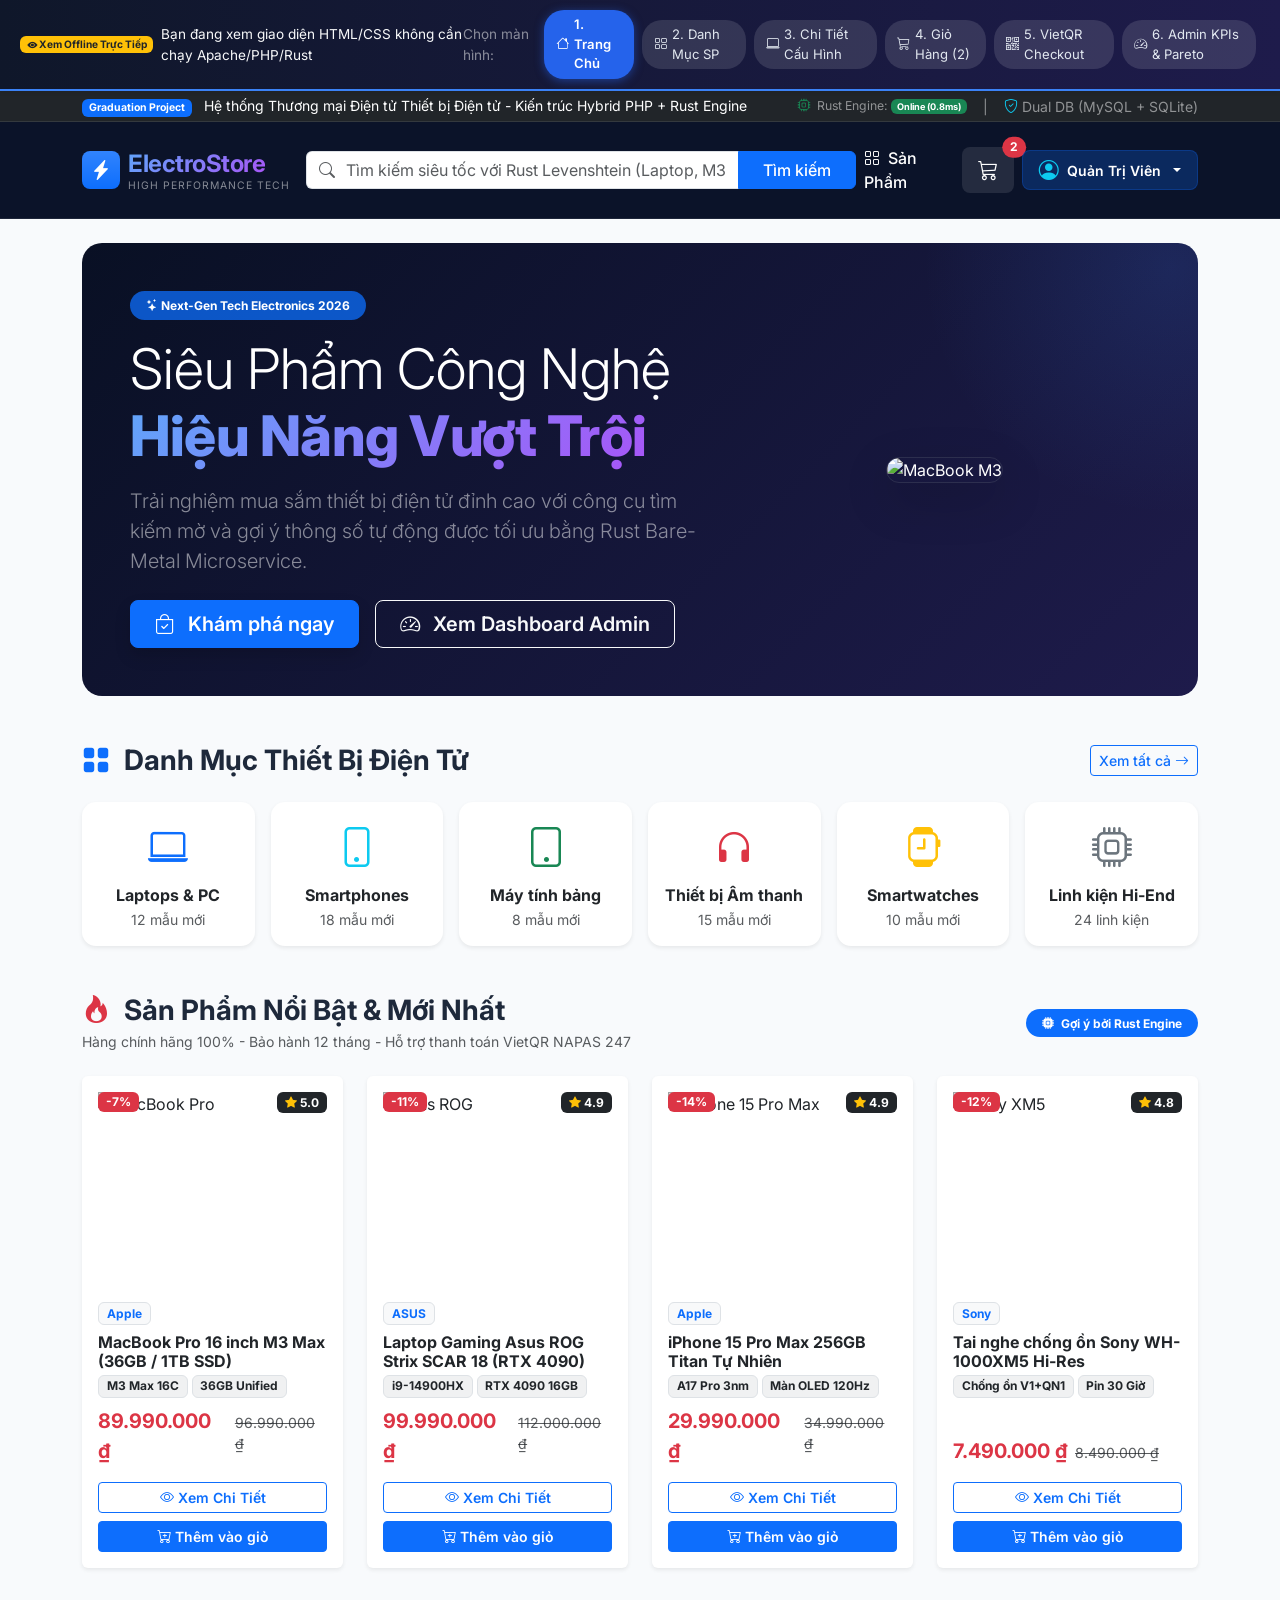
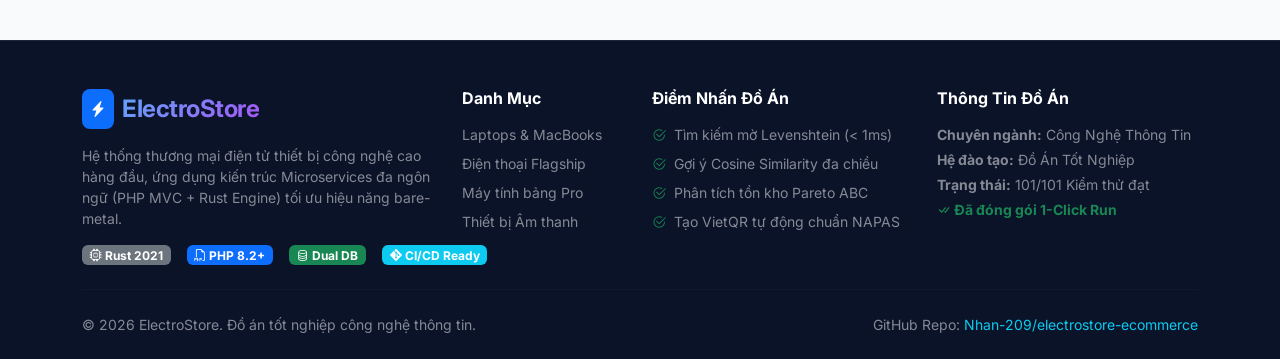
==== preview/index.html @ 5e4de339 "feat(preview): add standalone offline HTML UI/UX preview suite" ====
<!DOCTYPE html>
<html lang="vi">
<head>
    <meta charset="UTF-8">
    <meta name="viewport" content="width=device-width, initial-scale=1.0">
    <title>Trang Chủ - ElectroStore | Siêu Thị Thiết Bị Điện Tử & Công Nghệ Cao</title>
    <link rel="preconnect" href="https://fonts.googleapis.com">
    <link rel="preconnect" href="https://fonts.gstatic.com" crossorigin>
    <link href="https://fonts.googleapis.com/css2?family=Inter:wght@400;500;600;700;800&display=swap" rel="stylesheet">
    <link href="https://cdn.jsdelivr.net/npm/bootstrap@5.3.3/dist/css/bootstrap.min.css" rel="stylesheet">
    <link rel="stylesheet" href="https://cdn.jsdelivr.net/npm/bootstrap-icons@1.11.3/font/bootstrap-icons.min.css">
    <link rel="stylesheet" href="../public/css/style.css">
    <style>
        .preview-bar {
            background: linear-gradient(90deg, #0f172a, #1e1b4b);
            color: #fff;
            padding: 10px 20px;
            font-size: 0.85rem;
            display: flex;
            justify-content: space-between;
            align-items: center;
            border-bottom: 2px solid #3b82f6;
            position: sticky;
            top: 0;
            z-index: 2000;
        }
        .preview-pill {
            background: rgba(255,255,255,0.12);
            padding: 5px 12px;
            border-radius: 20px;
            text-decoration: none;
            color: #e2e8f0;
            margin: 0 4px;
            transition: all 0.2s;
            font-size: 0.82rem;
            display: inline-flex;
            align-items: center;
            gap: 5px;
        }
        .preview-pill:hover, .preview-pill.active {
            background: #2563eb;
            color: #fff;
            box-shadow: 0 2px 10px rgba(37,99,235,0.5);
            font-weight: 600;
        }
    </style>
</head>
<body>
<!-- Static Preview Mode Banner -->
<div class="preview-bar shadow-sm">
    <div class="d-flex align-items-center gap-2">
        <span class="badge bg-warning text-dark"><i class="bi bi-eye-fill"></i> Xem Offline Trực Tiếp</span>
        <span class="text-light">Bạn đang xem giao diện HTML/CSS không cần chạy Apache/PHP/Rust</span>
    </div>
    <div class="d-flex align-items-center">
        <span class="me-2 text-white-50">Chọn màn hình:</span>
        <a href="index.html" class="preview-pill active"><i class="bi bi-house"></i> 1. Trang Chủ</a>
        <a href="products.html" class="preview-pill "><i class="bi bi-grid"></i> 2. Danh Mục SP</a>
        <a href="detail.html" class="preview-pill "><i class="bi bi-laptop"></i> 3. Chi Tiết Cấu Hình</a>
        <a href="cart.html" class="preview-pill "><i class="bi bi-cart3"></i> 4. Giỏ Hàng (2)</a>
        <a href="checkout.html" class="preview-pill "><i class="bi bi-qr-code"></i> 5. VietQR Checkout</a>
        <a href="admin.html" class="preview-pill "><i class="bi bi-speedometer2"></i> 6. Admin KPIs & Pareto</a>
    </div>
</div>

<!-- Main Top Announcement Bar -->
<div class="bg-dark text-white py-1 px-3 small border-bottom border-secondary border-opacity-25">
    <div class="container d-flex justify-content-between align-items-center">
        <div>
            <span class="badge bg-primary me-2">Graduation Project</span> 
            <span>Hệ thống Thương mại Điện tử Thiết bị Điện tử - Kiến trúc Hybrid PHP + Rust Engine</span>
        </div>
        <div class="d-flex align-items-center gap-3">
            <span id="rustEngineBadge" class="small">
                <i class="bi bi-cpu text-success me-1"></i> <span class="text-white-50">Rust Engine:</span> <span class="badge bg-success">Online (0.8ms)</span>
            </span>
            <span class="text-white-50">|</span>
            <span class="text-white-50"><i class="bi bi-shield-check text-info"></i> Dual DB (MySQL + SQLite)</span>
        </div>
    </div>
</div>

<!-- Main Navbar -->
<nav class="navbar navbar-expand-lg navbar-dark navbar-tech py-3 sticky-top">
    <div class="container">
        <a class="navbar-brand d-flex align-items-center gap-2" href="index.html">
            <div class="bg-primary bg-gradient p-2 rounded-3 d-flex align-items-center justify-content-center text-white" style="width: 38px; height: 38px;">
                <i class="bi bi-lightning-charge-fill fs-5"></i>
            </div>
            <div>
                <span class="brand-title fs-4 fw-bold">ElectroStore</span>
                <div class="text-white-50" style="font-size: 0.65rem; margin-top: -4px; letter-spacing: 1px;">HIGH PERFORMANCE TECH</div>
            </div>
        </a>

        <div class="collapse navbar-collapse show" id="navbarMain">
            <div class="d-flex mx-auto search-box-group my-2 my-lg-0">
                <div class="input-group">
                    <span class="input-group-text bg-white border-end-0 text-muted">
                        <i class="bi bi-search"></i>
                    </span>
                    <input type="text" class="form-control border-start-0 ps-0" placeholder="Tìm kiếm siêu tốc với Rust Levenshtein (Laptop, M3, Sony...)" value="">
                    <a href="products.html" class="btn btn-primary px-4 fw-medium">Tìm kiếm</a>
                </div>
            </div>

            <ul class="navbar-nav ms-auto align-items-center gap-2">
                <li class="nav-item">
                    <a class="nav-link text-white fw-medium" href="products.html">
                        <i class="bi bi-grid me-1"></i> Sản Phẩm
                    </a>
                </li>
                <li class="nav-item">
                    <a class="nav-link text-white position-relative px-3 py-2 rounded-3 bg-white bg-opacity-10" href="cart.html">
                        <i class="bi bi-cart3 fs-5"></i>
                        <span class="position-absolute top-0 start-100 translate-middle badge rounded-pill bg-danger">2</span>
                    </a>
                </li>
                <li class="nav-item dropdown">
                    <a class="nav-link text-white dropdown-toggle d-flex align-items-center gap-2 px-3 py-1 rounded-3 bg-primary bg-opacity-25 border border-primary border-opacity-25" href="#" data-bs-toggle="dropdown">
                        <i class="bi bi-person-circle fs-5 text-info"></i>
                        <span class="small fw-semibold">Quản Trị Viên</span>
                    </a>
                    <ul class="dropdown-menu dropdown-menu-end shadow-sm">
                        <li><a class="dropdown-item" href="admin.html"><i class="bi bi-speedometer2 me-2 text-primary"></i> Admin Dashboard</a></li>
                        <li><hr class="dropdown-divider"></li>
                        <li><a class="dropdown-item text-danger" href="index.html"><i class="bi bi-box-arrow-right me-2"></i> Đăng xuất</a></li>
                    </ul>
                </li>
            </ul>
        </div>
    </div>
</nav>

<main class="py-4">

<div class="container">
    <!-- Hero Banner -->
    <div class="hero-banner mb-5 p-5">
        <div class="row align-items-center">
            <div class="col-lg-7">
                <span class="badge bg-primary bg-opacity-75 px-3 py-2 rounded-pill mb-3">
                    <i class="bi bi-stars"></i> Next-Gen Tech Electronics 2026
                </span>
                <h1 class="display-4 fw-extrabold mb-3">Siêu Phẩm Công Nghệ<br><span class="brand-title">Hiệu Năng Vượt Trội</span></h1>
                <p class="lead text-white-50 mb-4">Trải nghiệm mua sắm thiết bị điện tử đỉnh cao với công cụ tìm kiếm mờ và gợi ý thông số tự động được tối ưu bằng Rust Bare-Metal Microservice.</p>
                <div class="d-flex flex-wrap gap-3">
                    <a href="products.html" class="btn btn-primary btn-lg px-4 fw-semibold shadow">
                        <i class="bi bi-bag-check me-2"></i> Khám phá ngay
                    </a>
                    <a href="admin.html" class="btn btn-outline-light btn-lg px-4 fw-semibold">
                        <i class="bi bi-speedometer2 me-2"></i> Xem Dashboard Admin
                    </a>
                </div>
            </div>
            <div class="col-lg-5 text-center mt-4 mt-lg-0">
                <img src="https://images.unsplash.com/photo-1517336714731-489689fd1ca8?w=700&auto=format&fit=crop&q=80" alt="MacBook M3" class="img-fluid rounded-4 shadow-lg border border-secondary border-opacity-25" style="max-height: 320px; object-fit: cover;">
            </div>
        </div>
    </div>

    <!-- Category Pills -->
    <div class="d-flex justify-content-between align-items-center mb-4">
        <h3 class="fw-bold mb-0"><i class="bi bi-grid-fill text-primary me-2"></i> Danh Mục Thiết Bị Điện Tử</h3>
        <a href="products.html" class="btn btn-sm btn-outline-primary fw-medium">Xem tất cả <i class="bi bi-arrow-right"></i></a>
    </div>

    <div class="row g-3 mb-5">
        <div class="col-6 col-md-4 col-lg-2">
            <a href="products.html" class="card text-decoration-none border-0 shadow-sm text-center p-3 h-100 category-hover" style="background:#ffffff; border-radius:14px;">
                <div class="fs-1 text-primary mb-2"><i class="bi bi-laptop"></i></div>
                <h6 class="fw-bold text-dark mb-1">Laptops & PC</h6>
                <span class="text-muted small">12 mẫu mới</span>
            </a>
        </div>
        <div class="col-6 col-md-4 col-lg-2">
            <a href="products.html" class="card text-decoration-none border-0 shadow-sm text-center p-3 h-100 category-hover" style="background:#ffffff; border-radius:14px;">
                <div class="fs-1 text-info mb-2"><i class="bi bi-phone"></i></div>
                <h6 class="fw-bold text-dark mb-1">Smartphones</h6>
                <span class="text-muted small">18 mẫu mới</span>
            </a>
        </div>
        <div class="col-6 col-md-4 col-lg-2">
            <a href="products.html" class="card text-decoration-none border-0 shadow-sm text-center p-3 h-100 category-hover" style="background:#ffffff; border-radius:14px;">
                <div class="fs-1 text-success mb-2"><i class="bi bi-tablet"></i></div>
                <h6 class="fw-bold text-dark mb-1">Máy tính bảng</h6>
                <span class="text-muted small">8 mẫu mới</span>
            </a>
        </div>
        <div class="col-6 col-md-4 col-lg-2">
            <a href="products.html" class="card text-decoration-none border-0 shadow-sm text-center p-3 h-100 category-hover" style="background:#ffffff; border-radius:14px;">
                <div class="fs-1 text-danger mb-2"><i class="bi bi-headphones"></i></div>
                <h6 class="fw-bold text-dark mb-1">Thiết bị Âm thanh</h6>
                <span class="text-muted small">15 mẫu mới</span>
            </a>
        </div>
        <div class="col-6 col-md-4 col-lg-2">
            <a href="products.html" class="card text-decoration-none border-0 shadow-sm text-center p-3 h-100 category-hover" style="background:#ffffff; border-radius:14px;">
                <div class="fs-1 text-warning mb-2"><i class="bi bi-smartwatch"></i></div>
                <h6 class="fw-bold text-dark mb-1">Smartwatches</h6>
                <span class="text-muted small">10 mẫu mới</span>
            </a>
        </div>
        <div class="col-6 col-md-4 col-lg-2">
            <a href="products.html" class="card text-decoration-none border-0 shadow-sm text-center p-3 h-100 category-hover" style="background:#ffffff; border-radius:14px;">
                <div class="fs-1 text-secondary mb-2"><i class="bi bi-cpu"></i></div>
                <h6 class="fw-bold text-dark mb-1">Linh kiện Hi-End</h6>
                <span class="text-muted small">24 linh kiện</span>
            </a>
        </div>
    </div>

    <!-- Featured Products -->
    <div class="d-flex justify-content-between align-items-center mb-4">
        <div>
            <h3 class="fw-bold mb-1"><i class="bi bi-fire text-danger me-2"></i> Sản Phẩm Nổi Bật & Mới Nhất</h3>
            <p class="text-muted small mb-0">Hàng chính hãng 100% - Bảo hành 12 tháng - Hỗ trợ thanh toán VietQR NAPAS 247</p>
        </div>
        <span class="badge bg-primary px-3 py-2 rounded-pill"><i class="bi bi-cpu-fill me-1"></i> Gợi ý bởi Rust Engine</span>
    </div>

    <div class="row g-4 mb-5">
        <!-- Product 1 -->
        <div class="col-md-6 col-lg-3">
            <div class="card card-tech h-100 border-0 shadow-sm position-relative">
                <span class="badge bg-danger position-absolute top-0 start-0 m-3 px-2 py-1">-7%</span>
                <span class="badge bg-dark position-absolute top-0 end-0 m-3 px-2 py-1"><i class="bi bi-star-fill text-warning"></i> 5.0</span>
                <img src="https://images.unsplash.com/photo-1517336714731-489689fd1ca8?w=600&auto=format&fit=crop&q=80" class="card-img-top p-3 rounded-4" style="height:210px; object-fit:cover;" alt="MacBook Pro">
                <div class="card-body d-flex flex-column">
                    <span class="badge bg-light text-primary border mb-2 align-self-start">Apple</span>
                    <h6 class="card-title fw-bold mb-1 text-truncate-2">
                        <a href="detail.html" class="text-dark text-decoration-none">MacBook Pro 16 inch M3 Max (36GB / 1TB SSD)</a>
                    </h6>
                    <div class="d-flex gap-1 flex-wrap mb-2">
                        <span class="badge bg-secondary bg-opacity-10 text-dark small border">M3 Max 16C</span>
                        <span class="badge bg-secondary bg-opacity-10 text-dark small border">36GB Unified</span>
                    </div>
                    <div class="mt-auto">
                        <div class="d-flex align-items-baseline gap-2 mb-3">
                            <span class="fs-5 fw-bold text-danger">89.990.000 ₫</span>
                            <span class="text-muted text-decoration-line-through small">96.990.000 ₫</span>
                        </div>
                        <div class="d-grid gap-2">
                            <a href="detail.html" class="btn btn-outline-primary btn-sm fw-semibold"><i class="bi bi-eye"></i> Xem Chi Tiết</a>
                            <a href="cart.html" class="btn btn-primary btn-sm fw-semibold"><i class="bi bi-cart-plus"></i> Thêm vào giỏ</a>
                        </div>
                    </div>
                </div>
            </div>
        </div>

        <!-- Product 2 -->
        <div class="col-md-6 col-lg-3">
            <div class="card card-tech h-100 border-0 shadow-sm position-relative">
                <span class="badge bg-danger position-absolute top-0 start-0 m-3 px-2 py-1">-11%</span>
                <span class="badge bg-dark position-absolute top-0 end-0 m-3 px-2 py-1"><i class="bi bi-star-fill text-warning"></i> 4.9</span>
                <img src="https://images.unsplash.com/photo-1593642632823-8f785ba67e45?w=600&auto=format&fit=crop&q=80" class="card-img-top p-3 rounded-4" style="height:210px; object-fit:cover;" alt="Asus ROG">
                <div class="card-body d-flex flex-column">
                    <span class="badge bg-light text-primary border mb-2 align-self-start">ASUS</span>
                    <h6 class="card-title fw-bold mb-1 text-truncate-2">
                        <a href="detail.html" class="text-dark text-decoration-none">Laptop Gaming Asus ROG Strix SCAR 18 (RTX 4090)</a>
                    </h6>
                    <div class="d-flex gap-1 flex-wrap mb-2">
                        <span class="badge bg-secondary bg-opacity-10 text-dark small border">i9-14900HX</span>
                        <span class="badge bg-secondary bg-opacity-10 text-dark small border">RTX 4090 16GB</span>
                    </div>
                    <div class="mt-auto">
                        <div class="d-flex align-items-baseline gap-2 mb-3">
                            <span class="fs-5 fw-bold text-danger">99.990.000 ₫</span>
                            <span class="text-muted text-decoration-line-through small">112.000.000 ₫</span>
                        </div>
                        <div class="d-grid gap-2">
                            <a href="detail.html" class="btn btn-outline-primary btn-sm fw-semibold"><i class="bi bi-eye"></i> Xem Chi Tiết</a>
                            <a href="cart.html" class="btn btn-primary btn-sm fw-semibold"><i class="bi bi-cart-plus"></i> Thêm vào giỏ</a>
                        </div>
                    </div>
                </div>
            </div>
        </div>

        <!-- Product 3 -->
        <div class="col-md-6 col-lg-3">
            <div class="card card-tech h-100 border-0 shadow-sm position-relative">
                <span class="badge bg-danger position-absolute top-0 start-0 m-3 px-2 py-1">-14%</span>
                <span class="badge bg-dark position-absolute top-0 end-0 m-3 px-2 py-1"><i class="bi bi-star-fill text-warning"></i> 4.9</span>
                <img src="https://images.unsplash.com/photo-1695048133142-1a20484d2569?w=600&auto=format&fit=crop&q=80" class="card-img-top p-3 rounded-4" style="height:210px; object-fit:cover;" alt="iPhone 15 Pro Max">
                <div class="card-body d-flex flex-column">
                    <span class="badge bg-light text-primary border mb-2 align-self-start">Apple</span>
                    <h6 class="card-title fw-bold mb-1 text-truncate-2">
                        <a href="detail.html" class="text-dark text-decoration-none">iPhone 15 Pro Max 256GB Titan Tự Nhiên</a>
                    </h6>
                    <div class="d-flex gap-1 flex-wrap mb-2">
                        <span class="badge bg-secondary bg-opacity-10 text-dark small border">A17 Pro 3nm</span>
                        <span class="badge bg-secondary bg-opacity-10 text-dark small border">Màn OLED 120Hz</span>
                    </div>
                    <div class="mt-auto">
                        <div class="d-flex align-items-baseline gap-2 mb-3">
                            <span class="fs-5 fw-bold text-danger">29.990.000 ₫</span>
                            <span class="text-muted text-decoration-line-through small">34.990.000 ₫</span>
                        </div>
                        <div class="d-grid gap-2">
                            <a href="detail.html" class="btn btn-outline-primary btn-sm fw-semibold"><i class="bi bi-eye"></i> Xem Chi Tiết</a>
                            <a href="cart.html" class="btn btn-primary btn-sm fw-semibold"><i class="bi bi-cart-plus"></i> Thêm vào giỏ</a>
                        </div>
                    </div>
                </div>
            </div>
        </div>

        <!-- Product 4 -->
        <div class="col-md-6 col-lg-3">
            <div class="card card-tech h-100 border-0 shadow-sm position-relative">
                <span class="badge bg-danger position-absolute top-0 start-0 m-3 px-2 py-1">-12%</span>
                <span class="badge bg-dark position-absolute top-0 end-0 m-3 px-2 py-1"><i class="bi bi-star-fill text-warning"></i> 4.8</span>
                <img src="https://images.unsplash.com/photo-1546435770-a3e426bf472b?w=600&auto=format&fit=crop&q=80" class="card-img-top p-3 rounded-4" style="height:210px; object-fit:cover;" alt="Sony XM5">
                <div class="card-body d-flex flex-column">
                    <span class="badge bg-light text-primary border mb-2 align-self-start">Sony</span>
                    <h6 class="card-title fw-bold mb-1 text-truncate-2">
                        <a href="detail.html" class="text-dark text-decoration-none">Tai nghe chống ồn Sony WH-1000XM5 Hi-Res</a>
                    </h6>
                    <div class="d-flex gap-1 flex-wrap mb-2">
                        <span class="badge bg-secondary bg-opacity-10 text-dark small border">Chống ồn V1+QN1</span>
                        <span class="badge bg-secondary bg-opacity-10 text-dark small border">Pin 30 Giờ</span>
                    </div>
                    <div class="mt-auto">
                        <div class="d-flex align-items-baseline gap-2 mb-3">
                            <span class="fs-5 fw-bold text-danger">7.490.000 ₫</span>
                            <span class="text-muted text-decoration-line-through small">8.490.000 ₫</span>
                        </div>
                        <div class="d-grid gap-2">
                            <a href="detail.html" class="btn btn-outline-primary btn-sm fw-semibold"><i class="bi bi-eye"></i> Xem Chi Tiết</a>
                            <a href="cart.html" class="btn btn-primary btn-sm fw-semibold"><i class="bi bi-cart-plus"></i> Thêm vào giỏ</a>
                        </div>
                    </div>
                </div>
            </div>
        </div>
    </div>
</div>

</main>

<footer class="footer-tech pt-5 pb-4 mt-auto">
    <div class="container">
        <div class="row g-4">
            <div class="col-lg-4">
                <div class="d-flex align-items-center gap-2 mb-3">
                    <div class="bg-primary p-2 rounded-3 text-white">
                        <i class="bi bi-lightning-charge-fill"></i>
                    </div>
                    <span class="brand-title fs-4 fw-bold">ElectroStore</span>
                </div>
                <p class="text-white-50 small">Hệ thống thương mại điện tử thiết bị công nghệ cao hàng đầu, ứng dụng kiến trúc Microservices đa ngôn ngữ (PHP MVC + Rust Engine) tối ưu hiệu năng bare-metal.</p>
                <div class="d-flex gap-3 text-white-50">
                    <span class="badge bg-secondary"><i class="bi bi-cpu"></i> Rust 2021</span>
                    <span class="badge bg-primary"><i class="bi bi-filetype-php"></i> PHP 8.2+</span>
                    <span class="badge bg-success"><i class="bi bi-database"></i> Dual DB</span>
                    <span class="badge bg-info"><i class="bi bi-git"></i> CI/CD Ready</span>
                </div>
            </div>
            <div class="col-6 col-lg-2">
                <h6 class="text-white fw-bold mb-3">Danh Mục</h6>
                <ul class="list-unstyled small text-white-50">
                    <li class="mb-2"><a href="products.html" class="text-white-50 text-decoration-none">Laptops & MacBooks</a></li>
                    <li class="mb-2"><a href="products.html" class="text-white-50 text-decoration-none">Điện thoại Flagship</a></li>
                    <li class="mb-2"><a href="products.html" class="text-white-50 text-decoration-none">Máy tính bảng Pro</a></li>
                    <li class="mb-2"><a href="products.html" class="text-white-50 text-decoration-none">Thiết bị Âm thanh</a></li>
                </ul>
            </div>
            <div class="col-6 col-lg-3">
                <h6 class="text-white fw-bold mb-3">Điểm Nhấn Đồ Án</h6>
                <ul class="list-unstyled small text-white-50">
                    <li class="mb-2"><i class="bi bi-check2-circle text-success me-1"></i> Tìm kiếm mờ Levenshtein (< 1ms)</li>
                    <li class="mb-2"><i class="bi bi-check2-circle text-success me-1"></i> Gợi ý Cosine Similarity đa chiều</li>
                    <li class="mb-2"><i class="bi bi-check2-circle text-success me-1"></i> Phân tích tồn kho Pareto ABC</li>
                    <li class="mb-2"><i class="bi bi-check2-circle text-success me-1"></i> Tạo VietQR tự động chuẩn NAPAS</li>
                </ul>
            </div>
            <div class="col-lg-3">
                <h6 class="text-white fw-bold mb-3">Thông Tin Đồ Án</h6>
                <div class="small text-white-50">
                    <p class="mb-1"><strong>Chuyên ngành:</strong> Công Nghệ Thông Tin</p>
                    <p class="mb-1"><strong>Hệ đào tạo:</strong> Đồ Án Tốt Nghiệp</p>
                    <p class="mb-1"><strong>Trạng thái:</strong> 101/101 Kiểm thử đạt</p>
                    <p class="mb-0 text-success fw-bold"><i class="bi bi-check-all"></i> Đã đóng gói 1-Click Run</p>
                </div>
            </div>
        </div>
        <hr class="border-secondary border-opacity-25 my-4">
        <div class="d-flex flex-wrap justify-content-between align-items-center small text-white-50">
            <div>&copy; 2026 ElectroStore. Đồ án tốt nghiệp công nghệ thông tin.</div>
            <div>GitHub Repo: <a href="https://github.com/Nhan-209/electrostore-ecommerce" target="_blank" class="text-info text-decoration-none">Nhan-209/electrostore-ecommerce</a></div>
        </div>
    </div>
</footer>

<script src="https://cdn.jsdelivr.net/npm/bootstrap@5.3.3/dist/js/bootstrap.bundle.min.js"></script>
</body>
</html>
---- public/css/style.css ----
:root {
    --primary-color: #0f172a;
    --accent-color: #2563eb;
    --accent-hover: #1d4ed8;
    --accent-light: #eff6ff;
    --tech-cyan: #06b6d4;
    --tech-emerald: #10b981;
    --bg-main: #f8fafc;
    --card-bg: #ffffff;
    --text-main: #1e293b;
    --text-muted: #64748b;
    --border-color: #e2e8f0;
    --radius-sm: 8px;
    --radius-md: 14px;
    --radius-lg: 20px;
    --shadow-soft: 0 4px 20px -2px rgba(15, 23, 42, 0.06);
    --shadow-hover: 0 12px 30px -4px rgba(15, 23, 42, 0.12);
}

body {
    font-family: 'Inter', system-ui, -apple-system, BlinkMacSystemFont, "Segoe UI", Roboto, sans-serif;
    background-color: var(--bg-main);
    color: var(--text-main);
    margin: 0;
    padding: 0;
    display: flex;
    flex-direction: column;
    min-height: 100vh;
}

main {
    flex: 1 0 auto;
}

/* Navbar */
.navbar-tech {
    background-color: #0b1329;
    border-bottom: 1px solid rgba(255, 255, 255, 0.08);
}

.brand-title {
    font-weight: 800;
    letter-spacing: -0.5px;
    background: linear-gradient(135deg, #60a5fa, #a855f7);
    -webkit-background-clip: text;
    -webkit-text-fill-color: transparent;
}

.search-box-group {
    position: relative;
    max-width: 550px;
    width: 100%;
}

.search-dropdown-menu {
    position: absolute;
    top: 100%;
    left: 0;
    right: 0;
    background: #ffffff;
    border: 1px solid var(--border-color);
    border-radius: var(--radius-md);
    box-shadow: var(--shadow-hover);
    z-index: 1050;
    max-height: 400px;
    overflow-y: auto;
    display: none;
}

.search-item {
    display: flex;
    align-items: center;
    padding: 10px 15px;
    border-bottom: 1px solid #f1f5f9;
    text-decoration: none;
    color: var(--text-main);
    transition: background-color 0.15s;
}

.search-item:hover {
    background-color: #f8fafc;
}

.search-item img {
    width: 44px;
    height: 44px;
    object-fit: cover;
    border-radius: 6px;
    margin-right: 12px;
}

/* Hero Banner */
.hero-banner {
    background: linear-gradient(135deg, #091024 0%, #1e1b4b 100%);
    color: #ffffff;
    border-radius: var(--radius-lg);
    padding: 3rem 2.5rem;
    position: relative;
    overflow: hidden;
}

.hero-banner::after {
    content: '';
    position: absolute;
    top: -50%;
    right: -20%;
    width: 500px;
    height: 500px;
    background: radial-gradient(circle, rgba(59, 130, 246, 0.15) 0%, rgba(0,0,0,0) 70%);
    border-radius: 50%;
}

/* Product Cards */
.tech-card {
    background: var(--card-bg);
    border: 1px solid var(--border-color);
    border-radius: var(--radius-md);
    box-shadow: var(--shadow-soft);
    transition: transform 0.25s ease, box-shadow 0.25s ease, border-color 0.25s ease;
    overflow: hidden;
    display: flex;
    flex-direction: column;
    height: 100%;
}

.tech-card:hover {
    transform: translateY(-5px);
    box-shadow: var(--shadow-hover);
    border-color: #cbd5e1;
}

.card-img-wrap {
    background: #f1f5f9;
    padding: 1.5rem;
    text-align: center;
    position: relative;
    min-height: 200px;
    display: flex;
    align-items: center;
    justify-content: center;
}

.card-img-wrap img {
    max-height: 160px;
    max-width: 100%;
    object-fit: contain;
    transition: transform 0.3s ease;
}

.tech-card:hover .card-img-wrap img {
    transform: scale(1.05);
}

.spec-pill {
    font-size: 0.75rem;
    font-weight: 500;
    padding: 3px 8px;
    border-radius: 6px;
    background-color: #f1f5f9;
    color: #475569;
    display: inline-block;
    margin-right: 4px;
    margin-bottom: 4px;
}

.badge-rust-power {
    background: linear-gradient(135deg, #f97316 0%, #ea580c 100%);
    color: white;
    font-size: 0.75rem;
    font-weight: 600;
    padding: 4px 10px;
    border-radius: 20px;
    display: inline-flex;
    align-items: center;
    gap: 4px;
}

.badge-discount {
    position: absolute;
    top: 12px;
    left: 12px;
    background-color: #ef4444;
    color: white;
    font-size: 0.75rem;
    font-weight: 700;
    padding: 4px 8px;
    border-radius: 6px;
}

/* Category circles */
.category-box {
    background: #ffffff;
    border: 1px solid var(--border-color);
    border-radius: var(--radius-md);
    padding: 1.25rem 1rem;
    text-align: center;
    transition: all 0.2s ease;
    text-decoration: none;
    color: var(--text-main);
    display: block;
}

.category-box:hover {
    border-color: var(--accent-color);
    box-shadow: var(--shadow-soft);
    transform: translateY(-3px);
    color: var(--accent-color);
}

.category-box i {
    font-size: 2rem;
    margin-bottom: 0.5rem;
    color: var(--accent-color);
}

/* Footer */
footer {
    background-color: #0b1329;
    color: #94a3b8;
    border-top: 1px solid rgba(255, 255, 255, 0.08);
    padding: 3rem 0 1.5rem 0;
    margin-top: auto;
}

footer a {
    color: #cbd5e1;
    text-decoration: none;
    transition: color 0.15s;
}

footer a:hover {
    color: #ffffff;
}

/* Toast container */
.toast-container {
    position: fixed;
    bottom: 24px;
    right: 24px;
    z-index: 1090;
}
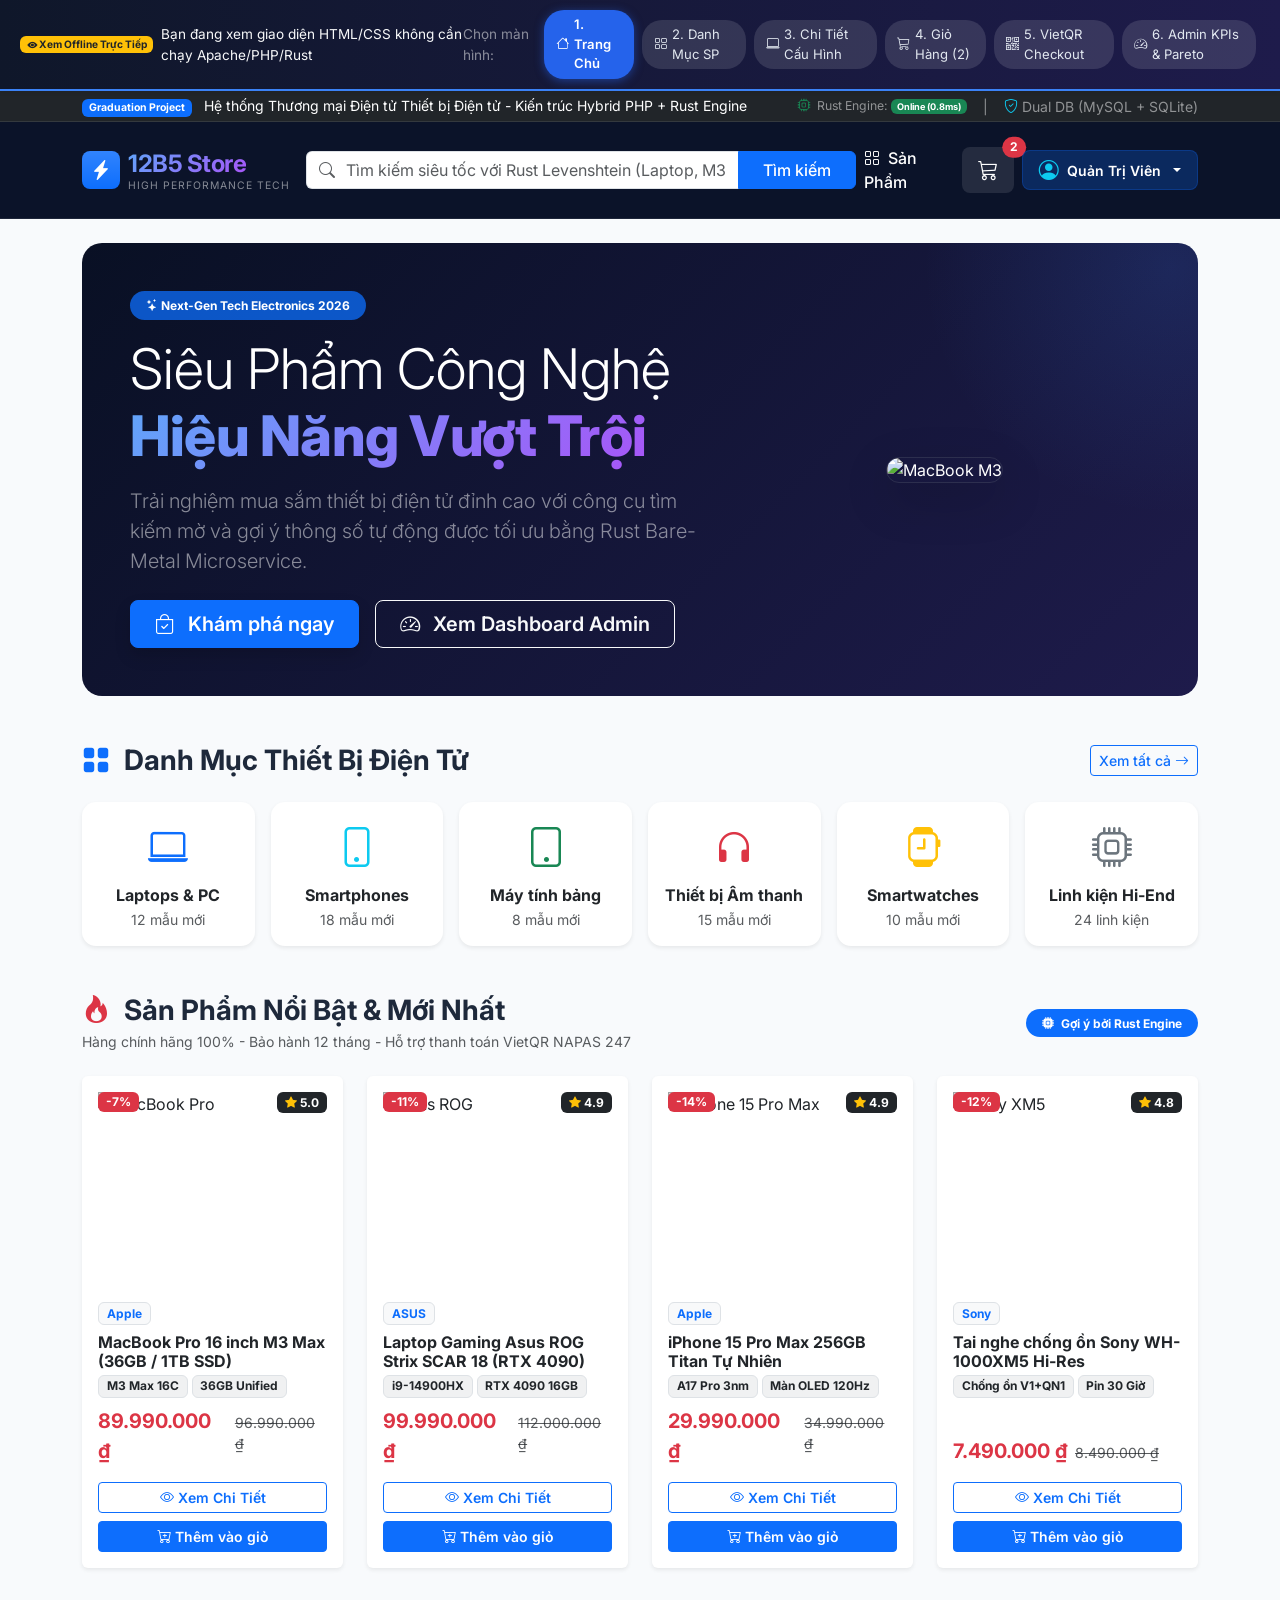
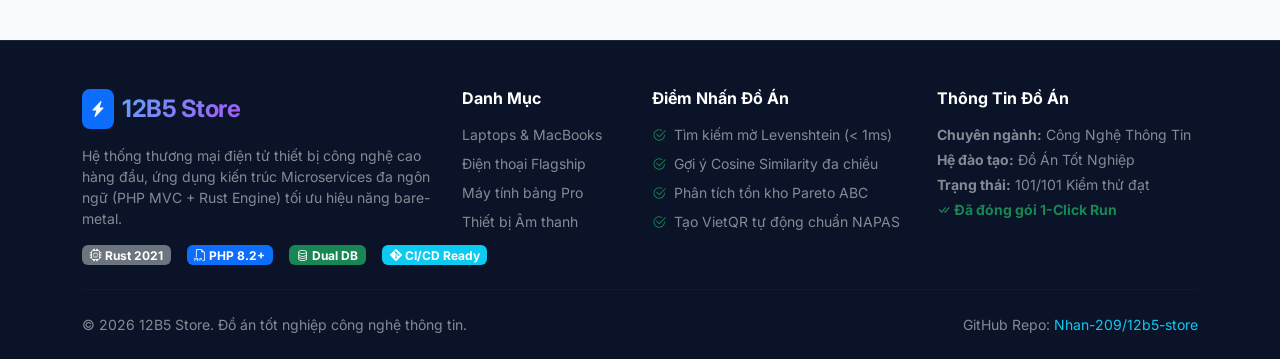
==== commit bdf61b6f: "feat(branding): rename store to 12B5 Store, update database configurations and add XAMPP guide" ====
--- a/preview/index.html
+++ b/preview/index.html
@@ -3,7 +3,7 @@
 <head>
     <meta charset="UTF-8">
     <meta name="viewport" content="width=device-width, initial-scale=1.0">
-    <title>Trang Chủ - ElectroStore | Siêu Thị Thiết Bị Điện Tử & Công Nghệ Cao</title>
+    <title>Trang Chủ - 12B5 Store | Siêu Thị Thiết Bị Điện Tử & Công Nghệ Cao</title>
     <link rel="preconnect" href="https://fonts.googleapis.com">
     <link rel="preconnect" href="https://fonts.gstatic.com" crossorigin>
     <link href="https://fonts.googleapis.com/css2?family=Inter:wght@400;500;600;700;800&display=swap" rel="stylesheet">
@@ -88,7 +88,7 @@
                 <i class="bi bi-lightning-charge-fill fs-5"></i>
             </div>
             <div>
-                <span class="brand-title fs-4 fw-bold">ElectroStore</span>
+                <span class="brand-title fs-4 fw-bold">12B5 Store</span>
                 <div class="text-white-50" style="font-size: 0.65rem; margin-top: -4px; letter-spacing: 1px;">HIGH PERFORMANCE TECH</div>
             </div>
         </a>
@@ -348,7 +348,7 @@
                     <div class="bg-primary p-2 rounded-3 text-white">
                         <i class="bi bi-lightning-charge-fill"></i>
                     </div>
-                    <span class="brand-title fs-4 fw-bold">ElectroStore</span>
+                    <span class="brand-title fs-4 fw-bold">12B5 Store</span>
                 </div>
                 <p class="text-white-50 small">Hệ thống thương mại điện tử thiết bị công nghệ cao hàng đầu, ứng dụng kiến trúc Microservices đa ngôn ngữ (PHP MVC + Rust Engine) tối ưu hiệu năng bare-metal.</p>
                 <div class="d-flex gap-3 text-white-50">
@@ -388,8 +388,8 @@
         </div>
         <hr class="border-secondary border-opacity-25 my-4">
         <div class="d-flex flex-wrap justify-content-between align-items-center small text-white-50">
-            <div>&copy; 2026 ElectroStore. Đồ án tốt nghiệp công nghệ thông tin.</div>
-            <div>GitHub Repo: <a href="https://github.com/Nhan-209/electrostore-ecommerce" target="_blank" class="text-info text-decoration-none">Nhan-209/electrostore-ecommerce</a></div>
+            <div>&copy; 2026 12B5 Store. Đồ án tốt nghiệp công nghệ thông tin.</div>
+            <div>GitHub Repo: <a href="https://github.com/Nhan-209/12b5-store" target="_blank" class="text-info text-decoration-none">Nhan-209/12b5-store</a></div>
         </div>
     </div>
 </footer>
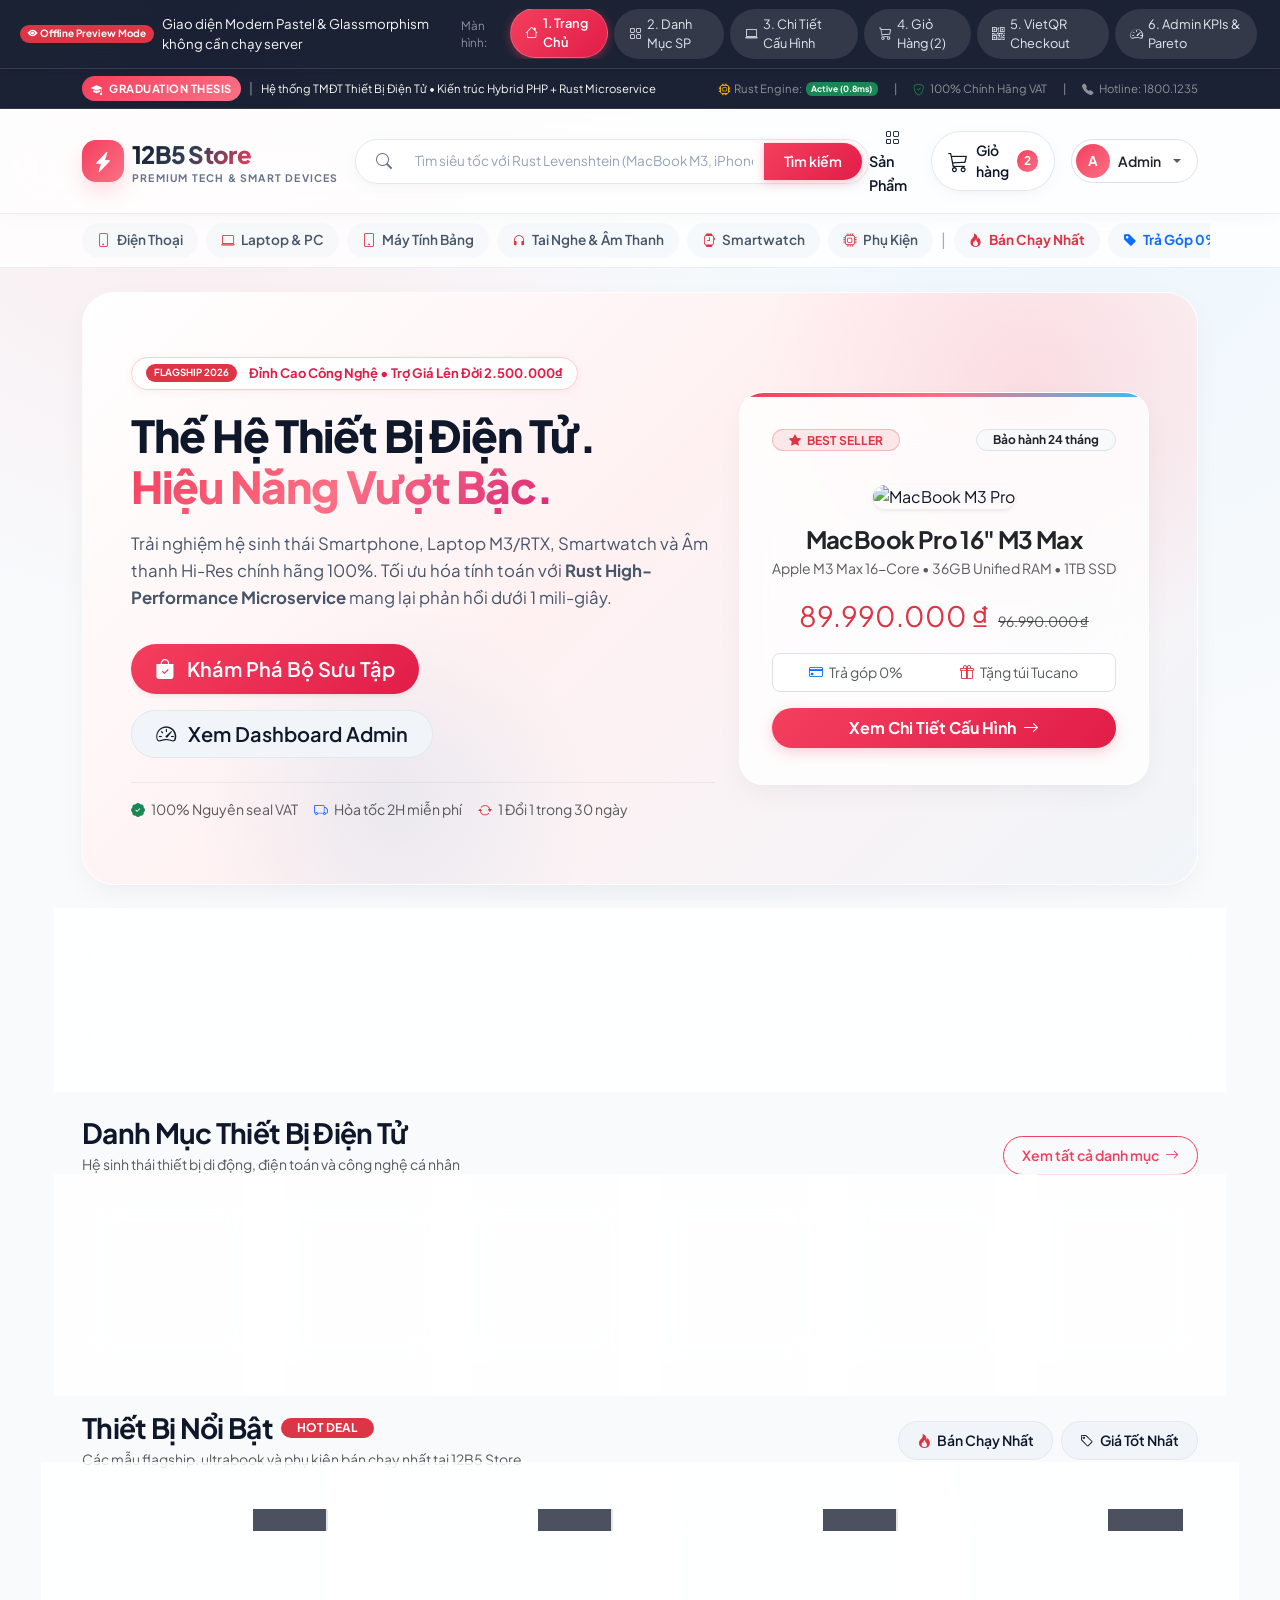
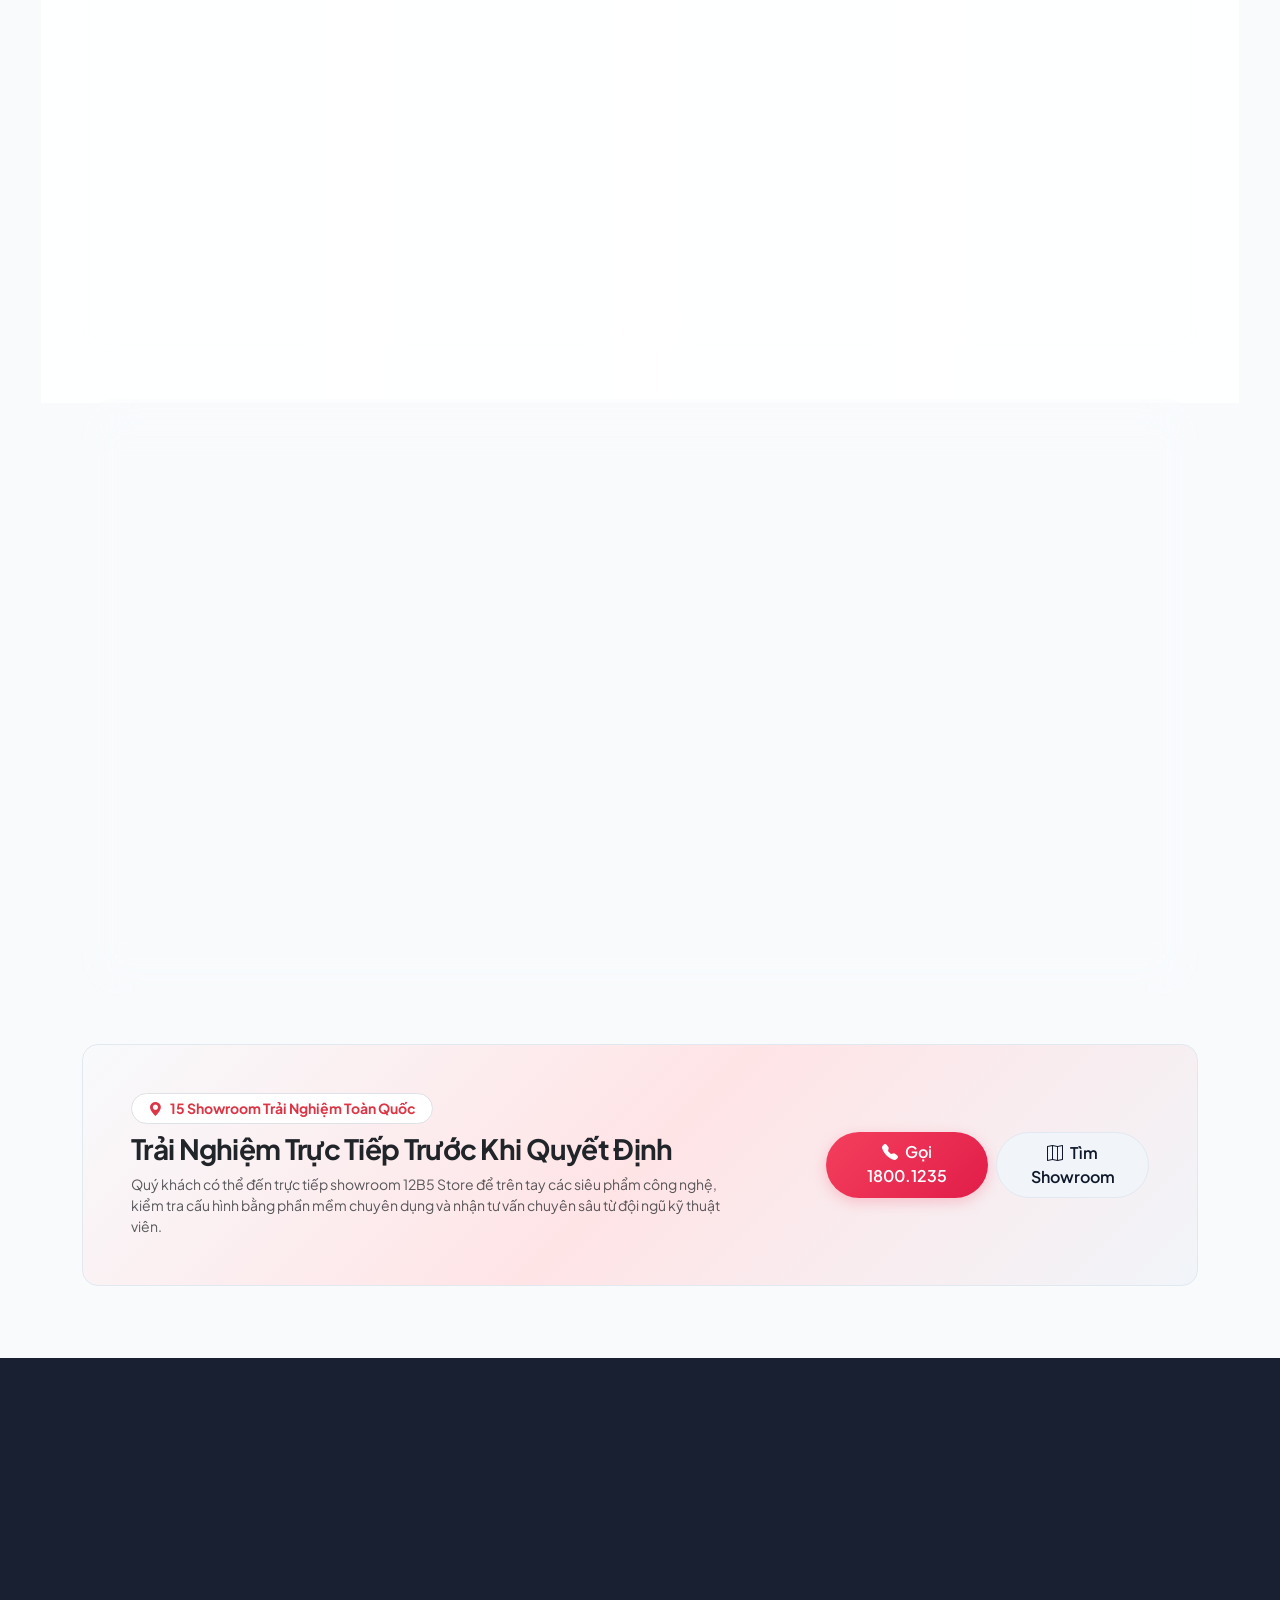
==== commit 201f7a64: "feat(ui): implement modern pastel & glassmorphism theme with realistic electronic store UX" ====
--- a/preview/index.html
+++ b/preview/index.html
@@ -4,56 +4,67 @@
     <meta charset="UTF-8">
     <meta name="viewport" content="width=device-width, initial-scale=1.0">
     <title>Trang Chủ - 12B5 Store | Siêu Thị Thiết Bị Điện Tử & Công Nghệ Cao</title>
+    
+    <!-- Google Fonts: Plus Jakarta Sans & Inter -->
     <link rel="preconnect" href="https://fonts.googleapis.com">
     <link rel="preconnect" href="https://fonts.gstatic.com" crossorigin>
-    <link href="https://fonts.googleapis.com/css2?family=Inter:wght@400;500;600;700;800&display=swap" rel="stylesheet">
+    <link href="https://fonts.googleapis.com/css2?family=Plus+Jakarta+Sans:wght@400;500;600;700;800&family=Inter:wght@400;500;600;700&display=swap" rel="stylesheet">
+    
+    <!-- Bootstrap 5.3 CSS -->
     <link href="https://cdn.jsdelivr.net/npm/bootstrap@5.3.3/dist/css/bootstrap.min.css" rel="stylesheet">
     <link rel="stylesheet" href="https://cdn.jsdelivr.net/npm/bootstrap-icons@1.11.3/font/bootstrap-icons.min.css">
+    
+    <!-- Custom Theme CSS -->
     <link rel="stylesheet" href="../public/css/style.css">
     <style>
         .preview-bar {
-            background: linear-gradient(90deg, #0f172a, #1e1b4b);
+            background: rgba(15, 23, 42, 0.95);
+            backdrop-filter: blur(16px);
+            -webkit-backdrop-filter: blur(16px);
             color: #fff;
-            padding: 10px 20px;
-            font-size: 0.85rem;
+            padding: 9px 20px;
+            font-size: 0.83rem;
             display: flex;
             justify-content: space-between;
             align-items: center;
-            border-bottom: 2px solid #3b82f6;
+            border-bottom: 1px solid rgba(255, 255, 255, 0.12);
             position: sticky;
             top: 0;
-            z-index: 2000;
+            z-index: 2100;
         }
         .preview-pill {
-            background: rgba(255,255,255,0.12);
-            padding: 5px 12px;
-            border-radius: 20px;
+            background: rgba(255, 255, 255, 0.1);
+            padding: 5px 14px;
+            border-radius: 9999px;
             text-decoration: none;
             color: #e2e8f0;
-            margin: 0 4px;
-            transition: all 0.2s;
-            font-size: 0.82rem;
+            margin: 0 3px;
+            transition: all 0.2s ease;
+            font-size: 0.8rem;
             display: inline-flex;
             align-items: center;
             gap: 5px;
+            border: 1px solid transparent;
         }
         .preview-pill:hover, .preview-pill.active {
-            background: #2563eb;
+            background: linear-gradient(135deg, #f43f5e 0%, #e11d48 100%);
             color: #fff;
-            box-shadow: 0 2px 10px rgba(37,99,235,0.5);
+            box-shadow: 0 2px 10px rgba(244, 63, 94, 0.45);
             font-weight: 600;
+            border-color: rgba(255, 255, 255, 0.2);
+            transform: translateY(-1px);
         }
     </style>
 </head>
 <body>
-<!-- Static Preview Mode Banner -->
+<!-- Static Preview Mode Sticky Navigation Bar -->
 <div class="preview-bar shadow-sm">
     <div class="d-flex align-items-center gap-2">
-        <span class="badge bg-warning text-dark"><i class="bi bi-eye-fill"></i> Xem Offline Trực Tiếp</span>
-        <span class="text-light">Bạn đang xem giao diện HTML/CSS không cần chạy Apache/PHP/Rust</span>
-    </div>
-    <div class="d-flex align-items-center">
-        <span class="me-2 text-white-50">Chọn màn hình:</span>
+        <span class="badge bg-danger rounded-pill px-2 py-1"><i class="bi bi-eye-fill"></i> Offline Preview Mode</span>
+        <span class="text-light d-none d-lg-inline">Giao diện Modern Pastel & Glassmorphism không cần chạy server</span>
+    </div>
+    <div class="d-flex align-items-center overflow-x-auto">
+        <span class="me-2 text-white-50 small d-none d-sm-inline">Màn hình:</span>
         <a href="index.html" class="preview-pill active"><i class="bi bi-house"></i> 1. Trang Chủ</a>
         <a href="products.html" class="preview-pill "><i class="bi bi-grid"></i> 2. Danh Mục SP</a>
         <a href="detail.html" class="preview-pill "><i class="bi bi-laptop"></i> 3. Chi Tiết Cấu Hình</a>
@@ -64,67 +75,73 @@
 </div>
 
 <!-- Main Top Announcement Bar -->
-<div class="bg-dark text-white py-1 px-3 small border-bottom border-secondary border-opacity-25">
-    <div class="container d-flex justify-content-between align-items-center">
-        <div>
-            <span class="badge bg-primary me-2">Graduation Project</span> 
-            <span>Hệ thống Thương mại Điện tử Thiết bị Điện tử - Kiến trúc Hybrid PHP + Rust Engine</span>
-        </div>
-        <div class="d-flex align-items-center gap-3">
-            <span id="rustEngineBadge" class="small">
-                <i class="bi bi-cpu text-success me-1"></i> <span class="text-white-50">Rust Engine:</span> <span class="badge bg-success">Online (0.8ms)</span>
+<div class="announcement-bar">
+    <div class="container d-flex flex-wrap justify-content-between align-items-center gap-2">
+        <div class="d-flex align-items-center gap-2">
+            <span class="badge-thesis"><i class="bi bi-mortarboard-fill me-1"></i> Graduation Thesis</span> 
+            <span class="d-none d-md-inline text-white-50">|</span>
+            <span class="small text-light">Hệ thống TMĐT Thiết Bị Điện Tử &bull; Kiến trúc Hybrid PHP + Rust Microservice</span>
+        </div>
+        <div class="d-flex align-items-center gap-3 small">
+            <span id="rustEngineBadge" class="d-inline-flex align-items-center">
+                <i class="bi bi-cpu text-warning me-1"></i> <span class="text-white-50">Rust Engine:</span> <span class="badge bg-success ms-1">Active (0.8ms)</span>
             </span>
-            <span class="text-white-50">|</span>
-            <span class="text-white-50"><i class="bi bi-shield-check text-info"></i> Dual DB (MySQL + SQLite)</span>
+            <span class="text-white-50 d-none d-sm-inline">|</span>
+            <span class="text-white-50 d-none d-sm-inline"><i class="bi bi-shield-check text-success me-1"></i> 100% Chính Hãng VAT</span>
+            <span class="text-white-50 d-none d-lg-inline">|</span>
+            <span class="text-white-50 d-none d-lg-inline"><i class="bi bi-telephone-fill me-1"></i> Hotline: 1800.1235</span>
         </div>
     </div>
 </div>
 
-<!-- Main Navbar -->
-<nav class="navbar navbar-expand-lg navbar-dark navbar-tech py-3 sticky-top">
+<!-- Main Frosted Glass Navigation Bar -->
+<nav class="navbar navbar-expand-lg navbar-glass py-3 sticky-top">
     <div class="container">
         <a class="navbar-brand d-flex align-items-center gap-2" href="index.html">
-            <div class="bg-primary bg-gradient p-2 rounded-3 d-flex align-items-center justify-content-center text-white" style="width: 38px; height: 38px;">
+            <div class="brand-logo-badge">
                 <i class="bi bi-lightning-charge-fill fs-5"></i>
             </div>
             <div>
-                <span class="brand-title fs-4 fw-bold">12B5 Store</span>
-                <div class="text-white-50" style="font-size: 0.65rem; margin-top: -4px; letter-spacing: 1px;">HIGH PERFORMANCE TECH</div>
+                <span class="brand-title fs-4">12B5 Store</span>
+                <div class="brand-subtitle">PREMIUM TECH & SMART DEVICES</div>
             </div>
         </a>
 
         <div class="collapse navbar-collapse show" id="navbarMain">
             <div class="d-flex mx-auto search-box-group my-2 my-lg-0">
-                <div class="input-group">
-                    <span class="input-group-text bg-white border-end-0 text-muted">
+                <div class="input-group w-100">
+                    <span class="input-group-text">
                         <i class="bi bi-search"></i>
                     </span>
-                    <input type="text" class="form-control border-start-0 ps-0" placeholder="Tìm kiếm siêu tốc với Rust Levenshtein (Laptop, M3, Sony...)" value="">
-                    <a href="products.html" class="btn btn-primary px-4 fw-medium">Tìm kiếm</a>
+                    <input type="text" class="form-control" placeholder="Tìm siêu tốc với Rust Levenshtein (MacBook M3, iPhone 16, Sony...)" value="">
+                    <a href="products.html" class="btn btn-search">Tìm kiếm</a>
                 </div>
             </div>
 
             <ul class="navbar-nav ms-auto align-items-center gap-2">
                 <li class="nav-item">
-                    <a class="nav-link text-white fw-medium" href="products.html">
+                    <a class="nav-link-custom" href="products.html">
                         <i class="bi bi-grid me-1"></i> Sản Phẩm
                     </a>
                 </li>
                 <li class="nav-item">
-                    <a class="nav-link text-white position-relative px-3 py-2 rounded-3 bg-white bg-opacity-10" href="cart.html">
+                    <a class="cart-pill-btn" href="cart.html">
                         <i class="bi bi-cart3 fs-5"></i>
-                        <span class="position-absolute top-0 start-100 translate-middle badge rounded-pill bg-danger">2</span>
+                        <span class="small d-none d-md-inline">Giỏ hàng</span>
+                        <span class="cart-pill-badge">2</span>
                     </a>
                 </li>
-                <li class="nav-item dropdown">
-                    <a class="nav-link text-white dropdown-toggle d-flex align-items-center gap-2 px-3 py-1 rounded-3 bg-primary bg-opacity-25 border border-primary border-opacity-25" href="#" data-bs-toggle="dropdown">
-                        <i class="bi bi-person-circle fs-5 text-info"></i>
-                        <span class="small fw-semibold">Quản Trị Viên</span>
+                <li class="nav-item dropdown ms-lg-2">
+                    <a class="nav-link dropdown-toggle d-flex align-items-center gap-2 p-1 pe-3 rounded-pill bg-white border shadow-xs" href="#" data-bs-toggle="dropdown">
+                        <div class="rounded-circle d-flex align-items-center justify-content-center text-white fw-bold" style="width: 34px; height: 34px; background: linear-gradient(135deg, #f43f5e, #fb7185); font-size: 0.85rem;">
+                            A
+                        </div>
+                        <span class="small fw-semibold text-dark">Admin</span>
                     </a>
-                    <ul class="dropdown-menu dropdown-menu-end shadow-sm">
-                        <li><a class="dropdown-item" href="admin.html"><i class="bi bi-speedometer2 me-2 text-primary"></i> Admin Dashboard</a></li>
+                    <ul class="dropdown-menu dropdown-menu-end shadow-sm border-0 rounded-4 mt-2">
+                        <li><a class="dropdown-item py-2 text-danger fw-bold" href="admin.html"><i class="bi bi-speedometer2 me-2"></i> Bảng Quản Trị Admin</a></li>
                         <li><hr class="dropdown-divider"></li>
-                        <li><a class="dropdown-item text-danger" href="index.html"><i class="bi bi-box-arrow-right me-2"></i> Đăng xuất</a></li>
+                        <li><a class="dropdown-item py-2 text-danger" href="index.html"><i class="bi bi-box-arrow-right me-2"></i> Đăng xuất</a></li>
                     </ul>
                 </li>
             </ul>
@@ -132,206 +149,488 @@
     </div>
 </nav>
 
+<!-- Category Quick Navigation Strip -->
+<div class="category-quick-strip d-none d-md-block">
+    <div class="container d-flex align-items-center justify-content-between overflow-x-auto gap-2">
+        <a href="products.html" class="category-quick-link"><i class="bi bi-phone text-danger"></i> Điện Thoại</a>
+        <a href="products.html" class="category-quick-link"><i class="bi bi-laptop text-danger"></i> Laptop & PC</a>
+        <a href="products.html" class="category-quick-link"><i class="bi bi-tablet text-danger"></i> Máy Tính Bảng</a>
+        <a href="products.html" class="category-quick-link"><i class="bi bi-headphones text-danger"></i> Tai Nghe & Âm Thanh</a>
+        <a href="products.html" class="category-quick-link"><i class="bi bi-smartwatch text-danger"></i> Smartwatch</a>
+        <a href="products.html" class="category-quick-link"><i class="bi bi-cpu text-danger"></i> Phụ Kiện</a>
+        <span class="text-muted opacity-50">|</span>
+        <a href="products.html" class="category-quick-link text-danger fw-bold"><i class="bi bi-fire text-danger"></i> Bán Chạy Nhất</a>
+        <a href="products.html" class="category-quick-link text-primary fw-bold"><i class="bi bi-tag-fill text-primary"></i> Trả Góp 0%</a>
+    </div>
+</div>
+
 <main class="py-4">
 
 <div class="container">
-    <!-- Hero Banner -->
-    <div class="hero-banner mb-5 p-5">
-        <div class="row align-items-center">
-            <div class="col-lg-7">
-                <span class="badge bg-primary bg-opacity-75 px-3 py-2 rounded-pill mb-3">
-                    <i class="bi bi-stars"></i> Next-Gen Tech Electronics 2026
-                </span>
-                <h1 class="display-4 fw-extrabold mb-3">Siêu Phẩm Công Nghệ<br><span class="brand-title">Hiệu Năng Vượt Trội</span></h1>
-                <p class="lead text-white-50 mb-4">Trải nghiệm mua sắm thiết bị điện tử đỉnh cao với công cụ tìm kiếm mờ và gợi ý thông số tự động được tối ưu bằng Rust Bare-Metal Microservice.</p>
+    <!-- Hero Banner Section - Modern Pastel & Frosted Glass -->
+    <div class="hero-banner mb-5">
+        <div class="row align-items-center position-relative" style="z-index: 2;">
+            <div class="col-lg-7 py-2">
+                <div class="hero-pill-tag">
+                    <span class="badge bg-danger rounded-pill px-2 py-1 me-1">FLAGSHIP 2026</span>
+                    <span>Đỉnh Cao Công Nghệ &bull; Trợ Giá Lên Đời 2.500.000₫</span>
+                </div>
+                <h1 class="hero-title">
+                    Thế Hệ Thiết Bị Điện Tử.<br>
+                    <span class="gradient-text">Hiệu Năng Vượt Bậc.</span>
+                </h1>
+                <p class="hero-subtitle">
+                    Trải nghiệm hệ sinh thái Smartphone, Laptop M3/RTX, Smartwatch và Âm thanh Hi-Res chính hãng 100%. Tối ưu hóa tính toán với <strong>Rust High-Performance Microservice</strong> mang lại phản hồi dưới 1 mili-giây.
+                </p>
                 <div class="d-flex flex-wrap gap-3">
-                    <a href="products.html" class="btn btn-primary btn-lg px-4 fw-semibold shadow">
-                        <i class="bi bi-bag-check me-2"></i> Khám phá ngay
+                    <a href="products.html" class="btn btn-rose btn-lg px-4 shadow-sm">
+                        <i class="bi bi-bag-check-fill me-2"></i> Khám Phá Bộ Sưu Tập
                     </a>
-                    <a href="admin.html" class="btn btn-outline-light btn-lg px-4 fw-semibold">
+                    <a href="admin.html" class="btn btn-soft-slate btn-lg px-4">
                         <i class="bi bi-speedometer2 me-2"></i> Xem Dashboard Admin
                     </a>
                 </div>
-            </div>
-            <div class="col-lg-5 text-center mt-4 mt-lg-0">
-                <img src="https://images.unsplash.com/photo-1517336714731-489689fd1ca8?w=700&auto=format&fit=crop&q=80" alt="MacBook M3" class="img-fluid rounded-4 shadow-lg border border-secondary border-opacity-25" style="max-height: 320px; object-fit: cover;">
-            </div>
-        </div>
-    </div>
-
-    <!-- Category Pills -->
-    <div class="d-flex justify-content-between align-items-center mb-4">
-        <h3 class="fw-bold mb-0"><i class="bi bi-grid-fill text-primary me-2"></i> Danh Mục Thiết Bị Điện Tử</h3>
-        <a href="products.html" class="btn btn-sm btn-outline-primary fw-medium">Xem tất cả <i class="bi bi-arrow-right"></i></a>
-    </div>
-
-    <div class="row g-3 mb-5">
-        <div class="col-6 col-md-4 col-lg-2">
-            <a href="products.html" class="card text-decoration-none border-0 shadow-sm text-center p-3 h-100 category-hover" style="background:#ffffff; border-radius:14px;">
-                <div class="fs-1 text-primary mb-2"><i class="bi bi-laptop"></i></div>
-                <h6 class="fw-bold text-dark mb-1">Laptops & PC</h6>
-                <span class="text-muted small">12 mẫu mới</span>
-            </a>
-        </div>
-        <div class="col-6 col-md-4 col-lg-2">
-            <a href="products.html" class="card text-decoration-none border-0 shadow-sm text-center p-3 h-100 category-hover" style="background:#ffffff; border-radius:14px;">
-                <div class="fs-1 text-info mb-2"><i class="bi bi-phone"></i></div>
-                <h6 class="fw-bold text-dark mb-1">Smartphones</h6>
-                <span class="text-muted small">18 mẫu mới</span>
-            </a>
-        </div>
-        <div class="col-6 col-md-4 col-lg-2">
-            <a href="products.html" class="card text-decoration-none border-0 shadow-sm text-center p-3 h-100 category-hover" style="background:#ffffff; border-radius:14px;">
-                <div class="fs-1 text-success mb-2"><i class="bi bi-tablet"></i></div>
-                <h6 class="fw-bold text-dark mb-1">Máy tính bảng</h6>
-                <span class="text-muted small">8 mẫu mới</span>
-            </a>
-        </div>
-        <div class="col-6 col-md-4 col-lg-2">
-            <a href="products.html" class="card text-decoration-none border-0 shadow-sm text-center p-3 h-100 category-hover" style="background:#ffffff; border-radius:14px;">
-                <div class="fs-1 text-danger mb-2"><i class="bi bi-headphones"></i></div>
-                <h6 class="fw-bold text-dark mb-1">Thiết bị Âm thanh</h6>
-                <span class="text-muted small">15 mẫu mới</span>
-            </a>
-        </div>
-        <div class="col-6 col-md-4 col-lg-2">
-            <a href="products.html" class="card text-decoration-none border-0 shadow-sm text-center p-3 h-100 category-hover" style="background:#ffffff; border-radius:14px;">
-                <div class="fs-1 text-warning mb-2"><i class="bi bi-smartwatch"></i></div>
-                <h6 class="fw-bold text-dark mb-1">Smartwatches</h6>
-                <span class="text-muted small">10 mẫu mới</span>
-            </a>
-        </div>
-        <div class="col-6 col-md-4 col-lg-2">
-            <a href="products.html" class="card text-decoration-none border-0 shadow-sm text-center p-3 h-100 category-hover" style="background:#ffffff; border-radius:14px;">
-                <div class="fs-1 text-secondary mb-2"><i class="bi bi-cpu"></i></div>
-                <h6 class="fw-bold text-dark mb-1">Linh kiện Hi-End</h6>
-                <span class="text-muted small">24 linh kiện</span>
-            </a>
-        </div>
-    </div>
-
-    <!-- Featured Products -->
-    <div class="d-flex justify-content-between align-items-center mb-4">
-        <div>
-            <h3 class="fw-bold mb-1"><i class="bi bi-fire text-danger me-2"></i> Sản Phẩm Nổi Bật & Mới Nhất</h3>
-            <p class="text-muted small mb-0">Hàng chính hãng 100% - Bảo hành 12 tháng - Hỗ trợ thanh toán VietQR NAPAS 247</p>
-        </div>
-        <span class="badge bg-primary px-3 py-2 rounded-pill"><i class="bi bi-cpu-fill me-1"></i> Gợi ý bởi Rust Engine</span>
-    </div>
-
-    <div class="row g-4 mb-5">
-        <!-- Product 1 -->
-        <div class="col-md-6 col-lg-3">
-            <div class="card card-tech h-100 border-0 shadow-sm position-relative">
-                <span class="badge bg-danger position-absolute top-0 start-0 m-3 px-2 py-1">-7%</span>
-                <span class="badge bg-dark position-absolute top-0 end-0 m-3 px-2 py-1"><i class="bi bi-star-fill text-warning"></i> 5.0</span>
-                <img src="https://images.unsplash.com/photo-1517336714731-489689fd1ca8?w=600&auto=format&fit=crop&q=80" class="card-img-top p-3 rounded-4" style="height:210px; object-fit:cover;" alt="MacBook Pro">
-                <div class="card-body d-flex flex-column">
-                    <span class="badge bg-light text-primary border mb-2 align-self-start">Apple</span>
-                    <h6 class="card-title fw-bold mb-1 text-truncate-2">
-                        <a href="detail.html" class="text-dark text-decoration-none">MacBook Pro 16 inch M3 Max (36GB / 1TB SSD)</a>
-                    </h6>
-                    <div class="d-flex gap-1 flex-wrap mb-2">
-                        <span class="badge bg-secondary bg-opacity-10 text-dark small border">M3 Max 16C</span>
-                        <span class="badge bg-secondary bg-opacity-10 text-dark small border">36GB Unified</span>
-                    </div>
-                    <div class="mt-auto">
-                        <div class="d-flex align-items-baseline gap-2 mb-3">
-                            <span class="fs-5 fw-bold text-danger">89.990.000 ₫</span>
-                            <span class="text-muted text-decoration-line-through small">96.990.000 ₫</span>
-                        </div>
-                        <div class="d-grid gap-2">
-                            <a href="detail.html" class="btn btn-outline-primary btn-sm fw-semibold"><i class="bi bi-eye"></i> Xem Chi Tiết</a>
-                            <a href="cart.html" class="btn btn-primary btn-sm fw-semibold"><i class="bi bi-cart-plus"></i> Thêm vào giỏ</a>
-                        </div>
-                    </div>
-                </div>
-            </div>
-        </div>
-
-        <!-- Product 2 -->
-        <div class="col-md-6 col-lg-3">
-            <div class="card card-tech h-100 border-0 shadow-sm position-relative">
-                <span class="badge bg-danger position-absolute top-0 start-0 m-3 px-2 py-1">-11%</span>
-                <span class="badge bg-dark position-absolute top-0 end-0 m-3 px-2 py-1"><i class="bi bi-star-fill text-warning"></i> 4.9</span>
-                <img src="https://images.unsplash.com/photo-1593642632823-8f785ba67e45?w=600&auto=format&fit=crop&q=80" class="card-img-top p-3 rounded-4" style="height:210px; object-fit:cover;" alt="Asus ROG">
-                <div class="card-body d-flex flex-column">
-                    <span class="badge bg-light text-primary border mb-2 align-self-start">ASUS</span>
-                    <h6 class="card-title fw-bold mb-1 text-truncate-2">
-                        <a href="detail.html" class="text-dark text-decoration-none">Laptop Gaming Asus ROG Strix SCAR 18 (RTX 4090)</a>
-                    </h6>
-                    <div class="d-flex gap-1 flex-wrap mb-2">
-                        <span class="badge bg-secondary bg-opacity-10 text-dark small border">i9-14900HX</span>
-                        <span class="badge bg-secondary bg-opacity-10 text-dark small border">RTX 4090 16GB</span>
-                    </div>
-                    <div class="mt-auto">
-                        <div class="d-flex align-items-baseline gap-2 mb-3">
-                            <span class="fs-5 fw-bold text-danger">99.990.000 ₫</span>
-                            <span class="text-muted text-decoration-line-through small">112.000.000 ₫</span>
-                        </div>
-                        <div class="d-grid gap-2">
-                            <a href="detail.html" class="btn btn-outline-primary btn-sm fw-semibold"><i class="bi bi-eye"></i> Xem Chi Tiết</a>
-                            <a href="cart.html" class="btn btn-primary btn-sm fw-semibold"><i class="bi bi-cart-plus"></i> Thêm vào giỏ</a>
-                        </div>
-                    </div>
-                </div>
-            </div>
-        </div>
-
-        <!-- Product 3 -->
-        <div class="col-md-6 col-lg-3">
-            <div class="card card-tech h-100 border-0 shadow-sm position-relative">
-                <span class="badge bg-danger position-absolute top-0 start-0 m-3 px-2 py-1">-14%</span>
-                <span class="badge bg-dark position-absolute top-0 end-0 m-3 px-2 py-1"><i class="bi bi-star-fill text-warning"></i> 4.9</span>
-                <img src="https://images.unsplash.com/photo-1695048133142-1a20484d2569?w=600&auto=format&fit=crop&q=80" class="card-img-top p-3 rounded-4" style="height:210px; object-fit:cover;" alt="iPhone 15 Pro Max">
-                <div class="card-body d-flex flex-column">
-                    <span class="badge bg-light text-primary border mb-2 align-self-start">Apple</span>
-                    <h6 class="card-title fw-bold mb-1 text-truncate-2">
-                        <a href="detail.html" class="text-dark text-decoration-none">iPhone 15 Pro Max 256GB Titan Tự Nhiên</a>
-                    </h6>
-                    <div class="d-flex gap-1 flex-wrap mb-2">
-                        <span class="badge bg-secondary bg-opacity-10 text-dark small border">A17 Pro 3nm</span>
-                        <span class="badge bg-secondary bg-opacity-10 text-dark small border">Màn OLED 120Hz</span>
-                    </div>
-                    <div class="mt-auto">
-                        <div class="d-flex align-items-baseline gap-2 mb-3">
-                            <span class="fs-5 fw-bold text-danger">29.990.000 ₫</span>
-                            <span class="text-muted text-decoration-line-through small">34.990.000 ₫</span>
-                        </div>
-                        <div class="d-grid gap-2">
-                            <a href="detail.html" class="btn btn-outline-primary btn-sm fw-semibold"><i class="bi bi-eye"></i> Xem Chi Tiết</a>
-                            <a href="cart.html" class="btn btn-primary btn-sm fw-semibold"><i class="bi bi-cart-plus"></i> Thêm vào giỏ</a>
-                        </div>
-                    </div>
-                </div>
-            </div>
-        </div>
-
-        <!-- Product 4 -->
-        <div class="col-md-6 col-lg-3">
-            <div class="card card-tech h-100 border-0 shadow-sm position-relative">
-                <span class="badge bg-danger position-absolute top-0 start-0 m-3 px-2 py-1">-12%</span>
-                <span class="badge bg-dark position-absolute top-0 end-0 m-3 px-2 py-1"><i class="bi bi-star-fill text-warning"></i> 4.8</span>
-                <img src="https://images.unsplash.com/photo-1546435770-a3e426bf472b?w=600&auto=format&fit=crop&q=80" class="card-img-top p-3 rounded-4" style="height:210px; object-fit:cover;" alt="Sony XM5">
-                <div class="card-body d-flex flex-column">
-                    <span class="badge bg-light text-primary border mb-2 align-self-start">Sony</span>
-                    <h6 class="card-title fw-bold mb-1 text-truncate-2">
-                        <a href="detail.html" class="text-dark text-decoration-none">Tai nghe chống ồn Sony WH-1000XM5 Hi-Res</a>
-                    </h6>
-                    <div class="d-flex gap-1 flex-wrap mb-2">
-                        <span class="badge bg-secondary bg-opacity-10 text-dark small border">Chống ồn V1+QN1</span>
-                        <span class="badge bg-secondary bg-opacity-10 text-dark small border">Pin 30 Giờ</span>
-                    </div>
-                    <div class="mt-auto">
-                        <div class="d-flex align-items-baseline gap-2 mb-3">
-                            <span class="fs-5 fw-bold text-danger">7.490.000 ₫</span>
-                            <span class="text-muted text-decoration-line-through small">8.490.000 ₫</span>
-                        </div>
-                        <div class="d-grid gap-2">
-                            <a href="detail.html" class="btn btn-outline-primary btn-sm fw-semibold"><i class="bi bi-eye"></i> Xem Chi Tiết</a>
-                            <a href="cart.html" class="btn btn-primary btn-sm fw-semibold"><i class="bi bi-cart-plus"></i> Thêm vào giỏ</a>
-                        </div>
-                    </div>
+
+                <!-- Trust Micro-Badges -->
+                <div class="d-flex flex-wrap align-items-center gap-3 mt-4 pt-3 border-top border-secondary border-opacity-10 text-muted small">
+                    <div><i class="bi bi-patch-check-fill text-success me-1"></i> 100% Nguyên seal VAT</div>
+                    <div><i class="bi bi-truck text-primary me-1"></i> Hỏa tốc 2H miễn phí</div>
+                    <div><i class="bi bi-arrow-repeat text-danger me-1"></i> 1 Đổi 1 trong 30 ngày</div>
+                </div>
+            </div>
+
+            <!-- Floating Hero Glass Showcase Card -->
+            <div class="col-lg-5 text-center d-none d-lg-block">
+                <div class="hero-glass-card">
+                    <div class="d-flex justify-content-between align-items-center mb-3">
+                        <span class="badge bg-danger bg-opacity-10 text-danger border border-danger border-opacity-25 rounded-pill px-3 py-1 fw-bold small">
+                            <i class="bi bi-star-fill me-1"></i> BEST SELLER
+                        </span>
+                        <span class="badge bg-light text-dark border rounded-pill px-3 py-1 small">Bảo hành 24 tháng</span>
+                    </div>
+
+                    <div class="py-3 text-center">
+                        <img src="https://images.unsplash.com/photo-1517336714731-489689fd1ca8?w=700&auto=format&fit=crop&q=80" alt="MacBook M3 Pro" class="img-fluid rounded-4 shadow-sm" style="max-height: 180px; object-fit: cover;">
+                    </div>
+
+                    <h4 class="fw-bold text-dark mb-1">MacBook Pro 16" M3 Max</h4>
+                    <p class="text-muted small mb-3">Apple M3 Max 16-Core &bull; 36GB Unified RAM &bull; 1TB SSD</p>
+
+                    <div class="d-flex justify-content-center align-items-baseline gap-2 mb-3">
+                        <span class="fs-3 fw-extrabold text-danger">89.990.000 ₫</span>
+                        <span class="text-muted text-decoration-line-through small">96.990.000 ₫</span>
+                    </div>
+
+                    <div class="p-2 bg-white rounded-3 border mb-3 small d-flex justify-content-around text-muted">
+                        <div><i class="bi bi-credit-card me-1 text-primary"></i> Trả góp 0%</div>
+                        <div><i class="bi bi-gift me-1 text-danger"></i> Tặng túi Tucano</div>
+                    </div>
+
+                    <a href="detail.html" class="btn btn-rose w-100 fw-bold py-2">
+                        Xem Chi Tiết Cấu Hình <i class="bi bi-arrow-right ms-1"></i>
+                    </a>
+                </div>
+            </div>
+        </div>
+    </div>
+
+    <!-- Trust Guarantees Ribbon (4 Pillars of Real Store) -->
+    <div class="trust-ribbon">
+        <div class="row g-3">
+            <div class="col-6 col-lg-3">
+                <div class="trust-item">
+                    <div class="trust-icon-box trust-icon-rose">
+                        <i class="bi bi-shield-check"></i>
+                    </div>
+                    <div>
+                        <div class="trust-title">100% Chính Hãng</div>
+                        <div class="trust-desc">Nguyên seal, đầy đủ VAT điện tử</div>
+                    </div>
+                </div>
+            </div>
+
+            <div class="col-6 col-lg-3">
+                <div class="trust-item">
+                    <div class="trust-icon-box trust-icon-emerald">
+                        <i class="bi bi-arrow-counterclockwise"></i>
+                    </div>
+                    <div>
+                        <div class="trust-title">1 Đổi 1 Trong 30 Ngày</div>
+                        <div class="trust-desc">Lỗi phần cứng đổi máy mới ngay</div>
+                    </div>
+                </div>
+            </div>
+
+            <div class="col-6 col-lg-3">
+                <div class="trust-item">
+                    <div class="trust-icon-box trust-icon-sky">
+                        <i class="bi bi-lightning-charge-fill"></i>
+                    </div>
+                    <div>
+                        <div class="trust-title">Giao Hỏa Tốc 2 Giờ</div>
+                        <div class="trust-desc">Nội thành miễn phí từ 5 triệu</div>
+                    </div>
+                </div>
+            </div>
+
+            <div class="col-6 col-lg-3">
+                <div class="trust-item">
+                    <div class="trust-icon-box trust-icon-amber">
+                        <i class="bi bi-arrow-left-right"></i>
+                    </div>
+                    <div>
+                        <div class="trust-title">Thu Cũ Trợ Giá 2.5TR</div>
+                        <div class="trust-desc">Lên đời máy mới, trả góp 0%</div>
+                    </div>
+                </div>
+            </div>
+        </div>
+    </div>
+
+    <!-- Category Highlights Grid -->
+    <div class="mb-5">
+        <div class="d-flex justify-content-between align-items-end mb-4">
+            <div>
+                <h3 class="fw-bold mb-1">Danh Mục Thiết Bị Điện Tử</h3>
+                <p class="text-muted small mb-0">Hệ sinh thái thiết bị di động, điện toán và công nghệ cá nhân</p>
+            </div>
+            <a href="products.html" class="btn btn-outline-rose btn-sm">Xem tất cả danh mục <i class="bi bi-arrow-right ms-1"></i></a>
+        </div>
+
+        <div class="row g-3">
+            <div class="col-6 col-md-4 col-lg-2">
+                <a href="products.html" class="category-box">
+                    <div class="category-icon-wrapper"><i class="bi bi-phone"></i></div>
+                    <div class="category-title">Điện Thoại</div>
+                    <div class="category-count">18 mẫu mới</div>
+                </a>
+            </div>
+            <div class="col-6 col-md-4 col-lg-2">
+                <a href="products.html" class="category-box">
+                    <div class="category-icon-wrapper"><i class="bi bi-laptop"></i></div>
+                    <div class="category-title">Laptop & PC</div>
+                    <div class="category-count">12 mẫu mới</div>
+                </a>
+            </div>
+            <div class="col-6 col-md-4 col-lg-2">
+                <a href="products.html" class="category-box">
+                    <div class="category-icon-wrapper"><i class="bi bi-tablet"></i></div>
+                    <div class="category-title">Máy Tính Bảng</div>
+                    <div class="category-count">8 mẫu mới</div>
+                </a>
+            </div>
+            <div class="col-6 col-md-4 col-lg-2">
+                <a href="products.html" class="category-box">
+                    <div class="category-icon-wrapper"><i class="bi bi-headphones"></i></div>
+                    <div class="category-title">Tai Nghe Âm Thanh</div>
+                    <div class="category-count">15 mẫu mới</div>
+                </a>
+            </div>
+            <div class="col-6 col-md-4 col-lg-2">
+                <a href="products.html" class="category-box">
+                    <div class="category-icon-wrapper"><i class="bi bi-smartwatch"></i></div>
+                    <div class="category-title">Smartwatch</div>
+                    <div class="category-count">10 mẫu mới</div>
+                </a>
+            </div>
+            <div class="col-6 col-md-4 col-lg-2">
+                <a href="products.html" class="category-box">
+                    <div class="category-icon-wrapper"><i class="bi bi-cpu"></i></div>
+                    <div class="category-title">Linh Kiện Hi-End</div>
+                    <div class="category-count">24 linh kiện</div>
+                </a>
+            </div>
+        </div>
+    </div>
+
+    <!-- Featured Products Section -->
+    <div class="mb-5">
+        <div class="d-flex flex-wrap justify-content-between align-items-center mb-4 gap-2">
+            <div>
+                <div class="d-flex align-items-center gap-2">
+                    <h3 class="fw-bold mb-0">Thiết Bị Nổi Bật</h3>
+                    <span class="badge bg-danger rounded-pill small px-3 py-1">HOT DEAL</span>
+                </div>
+                <p class="text-muted small mb-0 mt-1">Các mẫu flagship, ultrabook và phụ kiện bán chạy nhất tại 12B5 Store</p>
+            </div>
+            <div class="d-flex gap-2">
+                <a href="products.html" class="btn btn-soft-slate btn-sm">
+                    <i class="bi bi-fire text-danger me-1"></i> Bán Chạy Nhất
+                </a>
+                <a href="products.html" class="btn btn-soft-slate btn-sm">
+                    <i class="bi bi-tag me-1"></i> Giá Tốt Nhất
+                </a>
+            </div>
+        </div>
+
+        <div class="row g-4">
+            <!-- Product 1 -->
+            <div class="col-12 col-sm-6 col-lg-3">
+                <div class="tech-card">
+                    <div class="card-img-wrap">
+                        <span class="badge-discount">-7%</span>
+                        <span class="badge-installment">Trả góp 0%</span>
+                        <img src="https://images.unsplash.com/photo-1517336714731-489689fd1ca8?w=600&auto=format&fit=crop&q=80" alt="MacBook Pro" style="max-height: 165px; object-fit: cover;">
+                    </div>
+                    <div class="p-3 d-flex flex-column flex-grow-1">
+                        <div class="d-flex justify-content-between align-items-center mb-1">
+                            <span class="badge bg-light text-muted border rounded-pill px-2 py-1 small fw-semibold">Apple</span>
+                            <div class="text-warning small d-flex align-items-center gap-1">
+                                <i class="bi bi-star-fill"></i>
+                                <span class="fw-bold text-dark">5.0</span>
+                                <span class="text-muted" style="font-size: 0.75rem;">(18)</span>
+                            </div>
+                        </div>
+                        <h6 class="fw-bold mb-2">
+                            <a href="detail.html" class="text-dark text-decoration-none" style="display: -webkit-box; -webkit-line-clamp: 2; -webkit-box-orient: vertical; overflow: hidden; height: 2.8rem; line-height: 1.4;">
+                                MacBook Pro 16 inch M3 Max (36GB / 1TB SSD)
+                            </a>
+                        </h6>
+                        <div class="mb-3" style="min-height: 32px;">
+                            <span class="spec-pill"><i class="bi bi-cpu text-danger"></i> M3 Max 16C</span>
+                            <span class="spec-pill"><i class="bi bi-memory text-primary"></i> 36GB RAM</span>
+                        </div>
+                        <div class="mt-auto pt-2 border-top d-flex justify-content-between align-items-center">
+                            <div>
+                                <div class="price-current">89.990.000 ₫</div>
+                                <div class="price-original">96.990.000 ₫</div>
+                            </div>
+                            <a href="cart.html" class="btn-add-cart-icon" title="Thêm vào giỏ">
+                                <i class="bi bi-cart-plus"></i>
+                            </a>
+                        </div>
+                    </div>
+                </div>
+            </div>
+
+            <!-- Product 2 -->
+            <div class="col-12 col-sm-6 col-lg-3">
+                <div class="tech-card">
+                    <div class="card-img-wrap">
+                        <span class="badge-discount">-11%</span>
+                        <span class="badge-installment">Trả góp 0%</span>
+                        <img src="https://images.unsplash.com/photo-1593642632823-8f785ba67e45?w=600&auto=format&fit=crop&q=80" alt="Asus ROG" style="max-height: 165px; object-fit: cover;">
+                    </div>
+                    <div class="p-3 d-flex flex-column flex-grow-1">
+                        <div class="d-flex justify-content-between align-items-center mb-1">
+                            <span class="badge bg-light text-muted border rounded-pill px-2 py-1 small fw-semibold">ASUS ROG</span>
+                            <div class="text-warning small d-flex align-items-center gap-1">
+                                <i class="bi bi-star-fill"></i>
+                                <span class="fw-bold text-dark">4.9</span>
+                                <span class="text-muted" style="font-size: 0.75rem;">(25)</span>
+                            </div>
+                        </div>
+                        <h6 class="fw-bold mb-2">
+                            <a href="detail.html" class="text-dark text-decoration-none" style="display: -webkit-box; -webkit-line-clamp: 2; -webkit-box-orient: vertical; overflow: hidden; height: 2.8rem; line-height: 1.4;">
+                                Laptop Gaming Asus ROG Strix SCAR 18 (RTX 4090)
+                            </a>
+                        </h6>
+                        <div class="mb-3" style="min-height: 32px;">
+                            <span class="spec-pill"><i class="bi bi-cpu text-danger"></i> i9-14900HX</span>
+                            <span class="spec-pill"><i class="bi bi-gpu-card text-success"></i> RTX 4090 16GB</span>
+                        </div>
+                        <div class="mt-auto pt-2 border-top d-flex justify-content-between align-items-center">
+                            <div>
+                                <div class="price-current">99.990.000 ₫</div>
+                                <div class="price-original">112.000.000 ₫</div>
+                            </div>
+                            <a href="cart.html" class="btn-add-cart-icon" title="Thêm vào giỏ">
+                                <i class="bi bi-cart-plus"></i>
+                            </a>
+                        </div>
+                    </div>
+                </div>
+            </div>
+
+            <!-- Product 3 -->
+            <div class="col-12 col-sm-6 col-lg-3">
+                <div class="tech-card">
+                    <div class="card-img-wrap">
+                        <span class="badge-discount">-14%</span>
+                        <span class="badge-installment">Trả góp 0%</span>
+                        <img src="https://images.unsplash.com/photo-1695048133142-1a20484d2569?w=600&auto=format&fit=crop&q=80" alt="iPhone 15 Pro Max" style="max-height: 165px; object-fit: cover;">
+                    </div>
+                    <div class="p-3 d-flex flex-column flex-grow-1">
+                        <div class="d-flex justify-content-between align-items-center mb-1">
+                            <span class="badge bg-light text-muted border rounded-pill px-2 py-1 small fw-semibold">Apple</span>
+                            <div class="text-warning small d-flex align-items-center gap-1">
+                                <i class="bi bi-star-fill"></i>
+                                <span class="fw-bold text-dark">4.9</span>
+                                <span class="text-muted" style="font-size: 0.75rem;">(42)</span>
+                            </div>
+                        </div>
+                        <h6 class="fw-bold mb-2">
+                            <a href="detail.html" class="text-dark text-decoration-none" style="display: -webkit-box; -webkit-line-clamp: 2; -webkit-box-orient: vertical; overflow: hidden; height: 2.8rem; line-height: 1.4;">
+                                iPhone 15 Pro Max 256GB Titan Tự Nhiên VN/A
+                            </a>
+                        </h6>
+                        <div class="mb-3" style="min-height: 32px;">
+                            <span class="spec-pill"><i class="bi bi-cpu text-danger"></i> A17 Pro 3nm</span>
+                            <span class="spec-pill"><i class="bi bi-phone text-primary"></i> OLED 120Hz</span>
+                        </div>
+                        <div class="mt-auto pt-2 border-top d-flex justify-content-between align-items-center">
+                            <div>
+                                <div class="price-current">29.990.000 ₫</div>
+                                <div class="price-original">34.990.000 ₫</div>
+                            </div>
+                            <a href="cart.html" class="btn-add-cart-icon" title="Thêm vào giỏ">
+                                <i class="bi bi-cart-plus"></i>
+                            </a>
+                        </div>
+                    </div>
+                </div>
+            </div>
+
+            <!-- Product 4 -->
+            <div class="col-12 col-sm-6 col-lg-3">
+                <div class="tech-card">
+                    <div class="card-img-wrap">
+                        <span class="badge-discount">-12%</span>
+                        <span class="badge-installment">Trả góp 0%</span>
+                        <img src="https://images.unsplash.com/photo-1546435770-a3e426bf472b?w=600&auto=format&fit=crop&q=80" alt="Sony XM5" style="max-height: 165px; object-fit: cover;">
+                    </div>
+                    <div class="p-3 d-flex flex-column flex-grow-1">
+                        <div class="d-flex justify-content-between align-items-center mb-1">
+                            <span class="badge bg-light text-muted border rounded-pill px-2 py-1 small fw-semibold">Sony</span>
+                            <div class="text-warning small d-flex align-items-center gap-1">
+                                <i class="bi bi-star-fill"></i>
+                                <span class="fw-bold text-dark">4.8</span>
+                                <span class="text-muted" style="font-size: 0.75rem;">(36)</span>
+                            </div>
+                        </div>
+                        <h6 class="fw-bold mb-2">
+                            <a href="detail.html" class="text-dark text-decoration-none" style="display: -webkit-box; -webkit-line-clamp: 2; -webkit-box-orient: vertical; overflow: hidden; height: 2.8rem; line-height: 1.4;">
+                                Tai nghe chống ồn Sony WH-1000XM5 Hi-Res Audio
+                            </a>
+                        </h6>
+                        <div class="mb-3" style="min-height: 32px;">
+                            <span class="spec-pill"><i class="bi bi-soundwave text-danger"></i> Dual Chip V1+QN1</span>
+                            <span class="spec-pill"><i class="bi bi-battery-charging text-success"></i> 30h Pin</span>
+                        </div>
+                        <div class="mt-auto pt-2 border-top d-flex justify-content-between align-items-center">
+                            <div>
+                                <div class="price-current">7.490.000 ₫</div>
+                                <div class="price-original">8.490.000 ₫</div>
+                            </div>
+                            <a href="cart.html" class="btn-add-cart-icon" title="Thêm vào giỏ">
+                                <i class="bi bi-cart-plus"></i>
+                            </a>
+                        </div>
+                    </div>
+                </div>
+            </div>
+        </div>
+    </div>
+
+    <!-- Rust Engine Smart Recommendation Showcase -->
+    <div class="card-rust-showcase mb-5 p-4 p-md-5">
+        <div class="d-flex flex-wrap justify-content-between align-items-center mb-4 pb-3 border-bottom border-secondary border-opacity-10 gap-3">
+            <div>
+                <div class="d-flex align-items-center gap-2 mb-2">
+                    <span class="badge-rust-power">
+                        <i class="bi bi-lightning-charge-fill"></i> RUST ENGINE RECOMMENDER
+                    </span>
+                    <span class="badge-rust-speed">
+                        <i class="bi bi-speedometer2"></i> Latency: 0.8ms
+                    </span>
+                </div>
+                <h3 class="fw-bold text-dark mb-1">Gợi Ý Thông Minh & Phù Hợp Nhu Cầu</h3>
+                <p class="text-muted small mb-0">Thuật toán Cosine Similarity xử lý song song phân tích đặc trưng phần cứng (CPU, RAM, màn hình, phân khúc giá) tức thì.</p>
+            </div>
+            <a href="products.html" class="btn btn-outline-rose btn-sm">Khám phá tất cả <i class="bi bi-arrow-right ms-1"></i></a>
+        </div>
+
+        <div class="row g-3">
+            <div class="col-12 col-md-6 col-lg-3">
+                <div class="tech-card bg-white">
+                    <div class="card-img-wrap bg-light py-4">
+                        <img src="https://images.unsplash.com/photo-1544244015-0df4b3ffc6b0?w=300" style="max-height: 120px; object-fit: cover;" class="rounded-3">
+                    </div>
+                    <div class="p-3 d-flex flex-column flex-grow-1">
+                        <span class="badge bg-light text-muted border rounded-pill px-2 py-1 small fw-semibold mb-1 w-auto d-inline-block">Apple</span>
+                        <h6 class="fw-bold mb-2">
+                            <a href="detail.html" class="text-dark text-decoration-none">iPad Pro 13 inch M4 (OLED)</a>
+                        </h6>
+                        <div class="mt-auto pt-2 border-top d-flex justify-content-between align-items-center">
+                            <div class="price-current fs-6">37.990.000 ₫</div>
+                            <a href="detail.html" class="btn btn-sm btn-outline-rose rounded-pill px-3">Xem</a>
+                        </div>
+                    </div>
+                </div>
+            </div>
+
+            <div class="col-12 col-md-6 col-lg-3">
+                <div class="tech-card bg-white">
+                    <div class="card-img-wrap bg-light py-4">
+                        <img src="https://images.unsplash.com/photo-1579586337278-3befd40fd17a?w=300" style="max-height: 120px; object-fit: cover;" class="rounded-3">
+                    </div>
+                    <div class="p-3 d-flex flex-column flex-grow-1">
+                        <span class="badge bg-light text-muted border rounded-pill px-2 py-1 small fw-semibold mb-1 w-auto d-inline-block">Apple</span>
+                        <h6 class="fw-bold mb-2">
+                            <a href="detail.html" class="text-dark text-decoration-none">Apple Watch Ultra 2 GPS</a>
+                        </h6>
+                        <div class="mt-auto pt-2 border-top d-flex justify-content-between align-items-center">
+                            <div class="price-current fs-6">20.990.000 ₫</div>
+                            <a href="detail.html" class="btn btn-sm btn-outline-rose rounded-pill px-3">Xem</a>
+                        </div>
+                    </div>
+                </div>
+            </div>
+
+            <div class="col-12 col-md-6 col-lg-3">
+                <div class="tech-card bg-white">
+                    <div class="card-img-wrap bg-light py-4">
+                        <img src="https://images.unsplash.com/photo-1593642632823-8f785ba67e45?w=300" style="max-height: 120px; object-fit: cover;" class="rounded-3">
+                    </div>
+                    <div class="p-3 d-flex flex-column flex-grow-1">
+                        <span class="badge bg-light text-muted border rounded-pill px-2 py-1 small fw-semibold mb-1 w-auto d-inline-block">ASUS</span>
+                        <h6 class="fw-bold mb-2">
+                            <a href="detail.html" class="text-dark text-decoration-none">ROG Zephyrus G16 OLED</a>
+                        </h6>
+                        <div class="mt-auto pt-2 border-top d-flex justify-content-between align-items-center">
+                            <div class="price-current fs-6">54.990.000 ₫</div>
+                            <a href="detail.html" class="btn btn-sm btn-outline-rose rounded-pill px-3">Xem</a>
+                        </div>
+                    </div>
+                </div>
+            </div>
+
+            <div class="col-12 col-md-6 col-lg-3">
+                <div class="tech-card bg-white">
+                    <div class="card-img-wrap bg-light py-4">
+                        <img src="https://images.unsplash.com/photo-1546435770-a3e426bf472b?w=300" style="max-height: 120px; object-fit: cover;" class="rounded-3">
+                    </div>
+                    <div class="p-3 d-flex flex-column flex-grow-1">
+                        <span class="badge bg-light text-muted border rounded-pill px-2 py-1 small fw-semibold mb-1 w-auto d-inline-block">Sony</span>
+                        <h6 class="fw-bold mb-2">
+                            <a href="detail.html" class="text-dark text-decoration-none">Sony WF-1000XM5 True Wireless</a>
+                        </h6>
+                        <div class="mt-auto pt-2 border-top d-flex justify-content-between align-items-center">
+                            <div class="price-current fs-6">5.990.000 ₫</div>
+                            <a href="detail.html" class="btn btn-sm btn-outline-rose rounded-pill px-3">Xem</a>
+                        </div>
+                    </div>
+                </div>
+            </div>
+        </div>
+    </div>
+
+    <!-- Real Showroom & Nationwide Store Experience Banner -->
+    <div class="card border-0 rounded-4 p-4 p-md-5 mb-5" style="background: linear-gradient(135deg, #f8fafc 0%, #ffe4e6 50%, #f1f5f9 100%); border: 1px solid var(--border-color) !important;">
+        <div class="row align-items-center g-4">
+            <div class="col-lg-8">
+                <div class="d-inline-flex align-items-center gap-2 px-3 py-1 rounded-pill bg-white border small text-danger fw-bold mb-2 shadow-xs">
+                    <i class="bi bi-geo-alt-fill"></i> 15 Showroom Trải Nghiệm Toàn Quốc
+                </div>
+                <h3 class="fw-bold text-dark mb-2">Trải Nghiệm Trực Tiếp Trước Khi Quyết Định</h3>
+                <p class="text-muted small mb-0" style="max-width: 620px;">
+                    Quý khách có thể đến trực tiếp showroom 12B5 Store để trên tay các siêu phẩm công nghệ, kiểm tra cấu hình bằng phần mềm chuyên dụng và nhận tư vấn chuyên sâu từ đội ngũ kỹ thuật viên.
+                </p>
+            </div>
+            <div class="col-lg-4 text-lg-end">
+                <div class="d-flex flex-column flex-sm-row justify-content-lg-end gap-2">
+                    <a href="tel:18001235" class="btn btn-rose px-4 py-2"><i class="bi bi-telephone-fill me-1"></i> Gọi 1800.1235</a>
+                    <a href="#" class="btn btn-soft-slate px-3 py-2"><i class="bi bi-map me-1"></i> Tìm Showroom</a>
                 </div>
             </div>
         </div>
@@ -340,56 +639,67 @@
 
 </main>
 
-<footer class="footer-tech pt-5 pb-4 mt-auto">
+<footer class="footer-tech">
     <div class="container">
-        <div class="row g-4">
-            <div class="col-lg-4">
+        <div class="row g-4 pb-4">
+            <div class="col-lg-4 col-md-6">
                 <div class="d-flex align-items-center gap-2 mb-3">
-                    <div class="bg-primary p-2 rounded-3 text-white">
-                        <i class="bi bi-lightning-charge-fill"></i>
-                    </div>
-                    <span class="brand-title fs-4 fw-bold">12B5 Store</span>
-                </div>
-                <p class="text-white-50 small">Hệ thống thương mại điện tử thiết bị công nghệ cao hàng đầu, ứng dụng kiến trúc Microservices đa ngôn ngữ (PHP MVC + Rust Engine) tối ưu hiệu năng bare-metal.</p>
-                <div class="d-flex gap-3 text-white-50">
-                    <span class="badge bg-secondary"><i class="bi bi-cpu"></i> Rust 2021</span>
-                    <span class="badge bg-primary"><i class="bi bi-filetype-php"></i> PHP 8.2+</span>
-                    <span class="badge bg-success"><i class="bi bi-database"></i> Dual DB</span>
-                    <span class="badge bg-info"><i class="bi bi-git"></i> CI/CD Ready</span>
-                </div>
-            </div>
-            <div class="col-6 col-lg-2">
-                <h6 class="text-white fw-bold mb-3">Danh Mục</h6>
-                <ul class="list-unstyled small text-white-50">
-                    <li class="mb-2"><a href="products.html" class="text-white-50 text-decoration-none">Laptops & MacBooks</a></li>
-                    <li class="mb-2"><a href="products.html" class="text-white-50 text-decoration-none">Điện thoại Flagship</a></li>
-                    <li class="mb-2"><a href="products.html" class="text-white-50 text-decoration-none">Máy tính bảng Pro</a></li>
-                    <li class="mb-2"><a href="products.html" class="text-white-50 text-decoration-none">Thiết bị Âm thanh</a></li>
+                    <div class="brand-logo-badge" style="width: 36px; height: 36px;">
+                        <i class="bi bi-lightning-charge-fill fs-6"></i>
+                    </div>
+                    <span class="fs-5 fw-bold text-white">12B5 Store</span>
+                </div>
+                <p class="small text-muted mb-3" style="line-height: 1.6;">
+                    Hệ thống bán lẻ thiết bị điện tử & công nghệ cao chính hãng hàng đầu. Tối ưu hóa hiệu năng vượt trội nhờ kiến trúc Hybrid kết hợp PHP Web Core MVC và Microservice tính toán chuyên sâu viết bằng Rust.
+                </p>
+                <div class="d-flex gap-2">
+                    <a href="https://facebook.com" target="_blank" class="social-icon-btn" title="Facebook"><i class="bi bi-facebook"></i></a>
+                    <a href="https://youtube.com" target="_blank" class="social-icon-btn" title="YouTube"><i class="bi bi-youtube"></i></a>
+                    <a href="https://github.com/Nhan-209/12b5-store" target="_blank" class="social-icon-btn" title="GitHub Repository"><i class="bi bi-github"></i></a>
+                    <a href="https://telegram.org" target="_blank" class="social-icon-btn" title="Telegram"><i class="bi bi-telegram"></i></a>
+                </div>
+            </div>
+
+            <div class="col-lg-2 col-md-6">
+                <h6 class="text-white fw-bold mb-3 small text-uppercase tracking-wider">Danh Mục Thiết Bị</h6>
+                <ul class="list-unstyled small d-flex flex-column gap-2">
+                    <li><a href="products.html">Điện Thoại Flagship</a></li>
+                    <li><a href="products.html">Laptop & Ultrabook</a></li>
+                    <li><a href="products.html">Máy Tính Bảng (iPad)</a></li>
+                    <li><a href="products.html">Tai Nghe Không Dây</a></li>
+                    <li><a href="products.html">Smartwatch Cao Cấp</a></li>
+                    <li><a href="products.html">Phụ Kiện Chính Hãng</a></li>
                 </ul>
             </div>
-            <div class="col-6 col-lg-3">
-                <h6 class="text-white fw-bold mb-3">Điểm Nhấn Đồ Án</h6>
-                <ul class="list-unstyled small text-white-50">
-                    <li class="mb-2"><i class="bi bi-check2-circle text-success me-1"></i> Tìm kiếm mờ Levenshtein (< 1ms)</li>
-                    <li class="mb-2"><i class="bi bi-check2-circle text-success me-1"></i> Gợi ý Cosine Similarity đa chiều</li>
-                    <li class="mb-2"><i class="bi bi-check2-circle text-success me-1"></i> Phân tích tồn kho Pareto ABC</li>
-                    <li class="mb-2"><i class="bi bi-check2-circle text-success me-1"></i> Tạo VietQR tự động chuẩn NAPAS</li>
+
+            <div class="col-lg-3 col-md-6">
+                <h6 class="text-white fw-bold mb-3 small text-uppercase tracking-wider">Thông Tin Đồ Án Tốt Nghiệp</h6>
+                <ul class="list-unstyled small d-flex flex-column gap-2 text-muted">
+                    <li><span class="text-white-50">Đề tài:</span> Xây dựng Website TMĐT Thiết Bị Điện Tử</li>
+                    <li><span class="text-white-50">Kiến trúc:</span> Hybrid PHP 8.x + Rust Microservice</li>
+                    <li><span class="text-white-50">Cơ sở dữ liệu:</span> Dual DB (MySQL 8.0 + SQLite)</li>
+                    <li><span class="text-white-50">Thuật toán Rust:</span> Fuzzy Levenshtein, Cosine Sim, Pareto ABC</li>
+                    <li><span class="text-white-50">CI/CD Pipeline:</span> GitHub Actions Automated Testing</li>
                 </ul>
             </div>
-            <div class="col-lg-3">
-                <h6 class="text-white fw-bold mb-3">Thông Tin Đồ Án</h6>
-                <div class="small text-white-50">
-                    <p class="mb-1"><strong>Chuyên ngành:</strong> Công Nghệ Thông Tin</p>
-                    <p class="mb-1"><strong>Hệ đào tạo:</strong> Đồ Án Tốt Nghiệp</p>
-                    <p class="mb-1"><strong>Trạng thái:</strong> 101/101 Kiểm thử đạt</p>
-                    <p class="mb-0 text-success fw-bold"><i class="bi bi-check-all"></i> Đã đóng gói 1-Click Run</p>
-                </div>
-            </div>
-        </div>
-        <hr class="border-secondary border-opacity-25 my-4">
-        <div class="d-flex flex-wrap justify-content-between align-items-center small text-white-50">
-            <div>&copy; 2026 12B5 Store. Đồ án tốt nghiệp công nghệ thông tin.</div>
-            <div>GitHub Repo: <a href="https://github.com/Nhan-209/12b5-store" target="_blank" class="text-info text-decoration-none">Nhan-209/12b5-store</a></div>
+
+            <div class="col-lg-3 col-md-6">
+                <h6 class="text-white fw-bold mb-3 small text-uppercase tracking-wider">Chính Sách & Liên Hệ</h6>
+                <ul class="list-unstyled small d-flex flex-column gap-2">
+                    <li><a href="#"><i class="bi bi-patch-check text-rose me-1"></i> Bảo hành 12-24 tháng toàn quốc</a></li>
+                    <li><a href="#"><i class="bi bi-arrow-repeat text-rose me-1"></i> 1 đổi 1 trong 30 ngày nếu lỗi NSX</a></li>
+                    <li><a href="#"><i class="bi bi-truck text-rose me-1"></i> Giao hỏa tốc 2 giờ nội thành</a></li>
+                    <li><a href="#"><i class="bi bi-qr-code text-rose me-1"></i> Thanh toán chuẩn VietQR tự động</a></li>
+                    <li class="pt-1 text-white-50"><i class="bi bi-telephone text-rose me-1"></i> Hotline: <strong class="text-white">1800.1235</strong> (Miễn phí)</li>
+                </ul>
+            </div>
+        </div>
+
+        <div class="border-top border-secondary border-opacity-25 pt-4 text-center small text-muted">
+            <div class="d-flex flex-wrap justify-content-between align-items-center gap-2">
+                <p class="mb-0">&copy; 2026 12B5 Store. All rights reserved. Đồ án Tốt Nghiệp Chuyên Ngành CNTT.</p>
+                <p class="mb-0">Designed with Modern Pastel & Glassmorphism &bull; Powered by Rust Microservices Engine</p>
+            </div>
         </div>
     </div>
 </footer>
--- a/public/css/style.css
+++ b/public/css/style.css
@@ -1,241 +1,1210 @@
+/* ==========================================================================
+   12B5 STORE - DESIGN SYSTEM: MODERN PASTEL & GLASSMORPHISM
+   Graduation Thesis: Electronic Device E-Commerce System
+   Aesthetic: Soft Warm Slate, Rose Blush & Frosted Glassmorphism
+   ========================================================================== */
+
+@import url('https://fonts.googleapis.com/css2?family=Plus+Jakarta+Sans:wght@400;500;600;700;800&family=Inter:wght@400;500;600;700&display=swap');
+
 :root {
+    /* Color Palette - Modern Pastel & Harmonious Neutrals */
+    --bg-canvas: #f8fafc;
+    --bg-canvas-alt: #f1f5f9;
+    --bg-surface: #ffffff;
+    --bg-surface-frosted: rgba(255, 255, 255, 0.78);
+    --bg-surface-elevated: rgba(255, 255, 255, 0.92);
+
+    /* Brand Accents - Soft Rose Blush & Deep Slate Contrast */
     --primary-color: #0f172a;
-    --accent-color: #2563eb;
-    --accent-hover: #1d4ed8;
-    --accent-light: #eff6ff;
-    --tech-cyan: #06b6d4;
+    --primary-light: #1e293b;
+    --accent-rose: #f43f5e;
+    --accent-rose-hover: #e11d48;
+    --accent-rose-subtle: #fff1f2;
+    --accent-rose-border: #fecdd3;
+    --accent-rose-light: #ffe4e6;
+    
+    /* Functional Accents - Soft Pastels */
     --tech-emerald: #10b981;
-    --bg-main: #f8fafc;
-    --card-bg: #ffffff;
-    --text-main: #1e293b;
+    --tech-emerald-subtle: #ecfdf5;
+    --tech-emerald-border: #a7f3d0;
+    
+    --tech-sky: #0284c7;
+    --tech-sky-subtle: #f0f9ff;
+    --tech-sky-border: #bae6fd;
+    
+    --tech-amber: #f59e0b;
+    --tech-amber-subtle: #fffbeb;
+    --tech-amber-border: #fde68a;
+
+    --tech-violet: #8b5cf6;
+    --tech-violet-subtle: #f5f3ff;
+
+    /* Typography Colors */
+    --text-primary: #0f172a;
+    --text-secondary: #475569;
     --text-muted: #64748b;
+    --text-subtle: #94a3b8;
+    --text-inverse: #ffffff;
+
+    /* Border & Divider */
     --border-color: #e2e8f0;
-    --radius-sm: 8px;
-    --radius-md: 14px;
-    --radius-lg: 20px;
-    --shadow-soft: 0 4px 20px -2px rgba(15, 23, 42, 0.06);
-    --shadow-hover: 0 12px 30px -4px rgba(15, 23, 42, 0.12);
-}
-
+    --border-subtle: rgba(226, 232, 240, 0.75);
+    --border-glass: rgba(255, 255, 255, 0.75);
+    --border-glass-dark: rgba(15, 23, 42, 0.08);
+
+    /* Rounded Corner Tokens (Modern Smooth Geometry) */
+    --radius-xs: 8px;
+    --radius-sm: 12px;
+    --radius-md: 18px;
+    --radius-lg: 24px;
+    --radius-xl: 32px;
+    --radius-pill: 9999px;
+
+    /* Multi-layered Soft Diffuse Shadows */
+    --shadow-soft: 0 4px 20px -2px rgba(15, 23, 42, 0.04), 0 2px 6px -1px rgba(15, 23, 42, 0.02);
+    --shadow-card: 0 10px 30px -4px rgba(15, 23, 42, 0.05), 0 4px 10px -2px rgba(15, 23, 42, 0.02);
+    --shadow-hover: 0 20px 40px -10px rgba(244, 63, 94, 0.12), 0 8px 16px -4px rgba(15, 23, 42, 0.04);
+    --shadow-elevated: 0 25px 50px -12px rgba(15, 23, 42, 0.08);
+    --shadow-rose-glow: 0 10px 25px -5px rgba(244, 63, 94, 0.28);
+
+    /* Glassmorphism Specs */
+    --backdrop-blur: blur(16px);
+    --backdrop-blur-lg: blur(24px);
+    --glass-background: rgba(255, 255, 255, 0.82);
+    --glass-border: 1px solid rgba(255, 255, 255, 0.75);
+}
+
+/* ==========================================================================
+   Base Layout & Typography
+   ========================================================================== */
 body {
-    font-family: 'Inter', system-ui, -apple-system, BlinkMacSystemFont, "Segoe UI", Roboto, sans-serif;
-    background-color: var(--bg-main);
-    color: var(--text-main);
+    font-family: 'Plus Jakarta Sans', 'Inter', system-ui, -apple-system, BlinkMacSystemFont, "Segoe UI", Roboto, sans-serif;
+    background-color: var(--bg-canvas);
+    background-image: 
+        radial-gradient(circle at 15% 10%, rgba(254, 205, 211, 0.35) 0%, transparent 40%),
+        radial-gradient(circle at 85% 20%, rgba(224, 242, 254, 0.45) 0%, transparent 45%),
+        radial-gradient(circle at 50% 80%, rgba(241, 245, 249, 0.6) 0%, transparent 50%);
+    background-attachment: fixed;
+    color: var(--text-primary);
     margin: 0;
     padding: 0;
     display: flex;
     flex-direction: column;
     min-height: 100vh;
+    -webkit-font-smoothing: antialiased;
+    -moz-osx-font-smoothing: grayscale;
 }
 
 main {
     flex: 1 0 auto;
 }
 
-/* Navbar */
-.navbar-tech {
-    background-color: #0b1329;
-    border-bottom: 1px solid rgba(255, 255, 255, 0.08);
+h1, h2, h3, h4, h5, h6, .display-1, .display-2, .display-3, .display-4, .display-5 {
+    font-family: 'Plus Jakarta Sans', sans-serif;
+    color: var(--text-primary);
+    letter-spacing: -0.025em;
+    font-weight: 700;
+}
+
+a {
+    color: var(--primary-color);
+    text-decoration: none;
+    transition: all 0.2s ease-in-out;
+}
+
+a:hover {
+    color: var(--accent-rose);
+}
+
+/* ==========================================================================
+   Header & Announcement Strip
+   ========================================================================== */
+.announcement-bar {
+    background: rgba(15, 23, 42, 0.95);
+    backdrop-filter: var(--backdrop-blur);
+    -webkit-backdrop-filter: var(--backdrop-blur);
+    color: #e2e8f0;
+    font-size: 0.8125rem;
+    padding: 7px 0;
+    border-bottom: 1px solid rgba(255, 255, 255, 0.1);
+}
+
+.announcement-bar a {
+    color: #cbd5e1;
+}
+
+.announcement-bar a:hover {
+    color: #ffffff;
+}
+
+.badge-thesis {
+    background: linear-gradient(135deg, #f43f5e, #fb7185);
+    color: #ffffff;
+    font-weight: 700;
+    font-size: 0.7rem;
+    padding: 4px 9px;
+    border-radius: var(--radius-pill);
+    letter-spacing: 0.5px;
+    text-transform: uppercase;
+}
+
+/* ==========================================================================
+   Glassmorphic Navigation Bar
+   ========================================================================== */
+.navbar-tech,
+.navbar-glass {
+    background: rgba(255, 255, 255, 0.86);
+    backdrop-filter: var(--backdrop-blur-lg);
+    -webkit-backdrop-filter: var(--backdrop-blur-lg);
+    border-bottom: 1px solid var(--border-subtle);
+    box-shadow: 0 4px 20px -2px rgba(15, 23, 42, 0.03);
+    transition: all 0.3s ease;
+    z-index: 1030;
+}
+
+.brand-logo-badge {
+    width: 42px;
+    height: 42px;
+    background: linear-gradient(135deg, #f43f5e 0%, #fb7185 100%);
+    border-radius: 14px;
+    display: flex;
+    align-items: center;
+    justify-content: center;
+    color: #ffffff;
+    box-shadow: var(--shadow-rose-glow);
 }
 
 .brand-title {
     font-weight: 800;
-    letter-spacing: -0.5px;
-    background: linear-gradient(135deg, #60a5fa, #a855f7);
+    letter-spacing: -0.03em;
+    background: linear-gradient(135deg, #0f172a 0%, #334155 50%, #f43f5e 100%);
     -webkit-background-clip: text;
     -webkit-text-fill-color: transparent;
 }
 
+.brand-subtitle {
+    font-size: 0.65rem;
+    letter-spacing: 1.2px;
+    font-weight: 700;
+    color: var(--text-muted);
+    text-transform: uppercase;
+    margin-top: -2px;
+}
+
+/* Search Bar in Header */
 .search-box-group {
     position: relative;
-    max-width: 550px;
+    max-width: 540px;
     width: 100%;
 }
 
+.search-box-group .input-group {
+    background: rgba(255, 255, 255, 0.95);
+    border: 1px solid var(--border-color);
+    border-radius: var(--radius-pill);
+    padding: 3px 6px;
+    box-shadow: var(--shadow-soft);
+    transition: all 0.25s ease;
+}
+
+.search-box-group .input-group:focus-within {
+    border-color: var(--accent-rose-border);
+    box-shadow: 0 0 0 4px rgba(244, 63, 94, 0.12);
+    background: #ffffff;
+}
+
+.search-box-group .input-group-text {
+    background: transparent;
+    border: none;
+    color: var(--text-muted);
+    padding-left: 14px;
+}
+
+.search-box-group input.form-control {
+    background: transparent;
+    border: none;
+    font-size: 0.9rem;
+    box-shadow: none;
+    color: var(--text-primary);
+}
+
+.search-box-group input.form-control::placeholder {
+    color: var(--text-subtle);
+    font-size: 0.85rem;
+}
+
+.search-box-group .btn-search {
+    background: linear-gradient(135deg, #f43f5e 0%, #e11d48 100%);
+    color: #ffffff;
+    border: none;
+    border-radius: var(--radius-pill);
+    padding: 8px 20px;
+    font-weight: 600;
+    font-size: 0.875rem;
+    box-shadow: 0 2px 10px rgba(244, 63, 94, 0.35);
+    transition: all 0.2s ease;
+}
+
+.search-box-group .btn-search:hover {
+    background: linear-gradient(135deg, #e11d48 0%, #be123c 100%);
+    box-shadow: 0 4px 14px rgba(244, 63, 94, 0.45);
+    transform: scale(1.02);
+}
+
+/* Search Dropdown Suggestions */
 .search-dropdown-menu {
     position: absolute;
-    top: 100%;
+    top: calc(100% + 8px);
     left: 0;
     right: 0;
+    background: rgba(255, 255, 255, 0.95);
+    backdrop-filter: var(--backdrop-blur-lg);
+    -webkit-backdrop-filter: var(--backdrop-blur-lg);
+    border: 1px solid var(--border-color);
+    border-radius: var(--radius-md);
+    box-shadow: var(--shadow-elevated);
+    z-index: 1060;
+    max-height: 420px;
+    overflow-y: auto;
+    display: none;
+    animation: fadeInDown 0.2s ease-out;
+}
+
+.search-item {
+    display: flex;
+    align-items: center;
+    padding: 12px 18px;
+    border-bottom: 1px solid rgba(241, 245, 249, 0.8);
+    text-decoration: none;
+    color: var(--text-primary);
+    transition: background-color 0.15s ease;
+}
+
+.search-item:last-child {
+    border-bottom: none;
+}
+
+.search-item:hover {
+    background-color: var(--accent-rose-subtle);
+    color: var(--accent-rose-hover);
+}
+
+/* Navigation Links & Cart Pill */
+.nav-link-custom {
+    color: var(--text-primary) !important;
+    font-weight: 600;
+    font-size: 0.9rem;
+    padding: 8px 16px !important;
+    border-radius: var(--radius-pill);
+    transition: all 0.2s ease;
+}
+
+.nav-link-custom:hover {
+    background: var(--accent-rose-subtle);
+    color: var(--accent-rose) !important;
+}
+
+.cart-pill-btn {
     background: #ffffff;
     border: 1px solid var(--border-color);
-    border-radius: var(--radius-md);
+    border-radius: var(--radius-pill);
+    padding: 8px 16px;
+    display: inline-flex;
+    align-items: center;
+    gap: 8px;
+    color: var(--text-primary);
+    font-weight: 600;
+    box-shadow: var(--shadow-soft);
+    position: relative;
+    transition: all 0.25s ease;
+}
+
+.cart-pill-btn:hover {
+    border-color: var(--accent-rose-border);
     box-shadow: var(--shadow-hover);
-    z-index: 1050;
-    max-height: 400px;
-    overflow-y: auto;
-    display: none;
-}
-
-.search-item {
-    display: flex;
-    align-items: center;
-    padding: 10px 15px;
-    border-bottom: 1px solid #f1f5f9;
-    text-decoration: none;
-    color: var(--text-main);
-    transition: background-color 0.15s;
-}
-
-.search-item:hover {
-    background-color: #f8fafc;
-}
-
-.search-item img {
-    width: 44px;
-    height: 44px;
-    object-fit: cover;
-    border-radius: 6px;
-    margin-right: 12px;
-}
-
-/* Hero Banner */
+    color: var(--accent-rose);
+    transform: translateY(-2px);
+}
+
+.cart-pill-badge {
+    background: linear-gradient(135deg, #f43f5e, #fb7185);
+    color: #ffffff;
+    font-size: 0.75rem;
+    font-weight: 700;
+    padding: 2px 7px;
+    border-radius: var(--radius-pill);
+}
+
+/* Category Quick Strip */
+.category-quick-strip {
+    background: rgba(255, 255, 255, 0.8);
+    backdrop-filter: var(--backdrop-blur);
+    -webkit-backdrop-filter: var(--backdrop-blur);
+    border-bottom: 1px solid var(--border-subtle);
+    padding: 9px 0;
+}
+
+.category-quick-link {
+    display: inline-flex;
+    align-items: center;
+    gap: 6px;
+    padding: 6px 14px;
+    border-radius: var(--radius-pill);
+    font-size: 0.85rem;
+    font-weight: 600;
+    color: var(--text-secondary);
+    background: rgba(241, 245, 249, 0.6);
+    border: 1px solid transparent;
+    transition: all 0.2s ease;
+    white-space: nowrap;
+}
+
+.category-quick-link:hover,
+.category-quick-link.active {
+    background: var(--accent-rose-subtle);
+    color: var(--accent-rose);
+    border-color: var(--accent-rose-border);
+    transform: translateY(-1px);
+}
+
+/* ==========================================================================
+   Hero Banner - Modern Pastel & Frosted Glass
+   ========================================================================== */
 .hero-banner {
-    background: linear-gradient(135deg, #091024 0%, #1e1b4b 100%);
-    color: #ffffff;
-    border-radius: var(--radius-lg);
-    padding: 3rem 2.5rem;
+    background: linear-gradient(135deg, #ffffff 0%, #fff1f2 45%, #f1f5f9 100%);
+    border: 1px solid rgba(255, 255, 255, 0.8);
+    border-radius: var(--radius-xl);
+    padding: 3.5rem 3rem;
     position: relative;
     overflow: hidden;
+    box-shadow: var(--shadow-card);
+}
+
+.hero-banner::before {
+    content: '';
+    position: absolute;
+    top: -30%;
+    right: -10%;
+    width: 550px;
+    height: 550px;
+    background: radial-gradient(circle, rgba(244, 63, 94, 0.12) 0%, rgba(255, 255, 255, 0) 70%);
+    border-radius: 50%;
+    pointer-events: none;
 }
 
 .hero-banner::after {
     content: '';
     position: absolute;
-    top: -50%;
-    right: -20%;
-    width: 500px;
-    height: 500px;
-    background: radial-gradient(circle, rgba(59, 130, 246, 0.15) 0%, rgba(0,0,0,0) 70%);
+    bottom: -20%;
+    left: 10%;
+    width: 400px;
+    height: 400px;
+    background: radial-gradient(circle, rgba(2, 132, 199, 0.08) 0%, rgba(255, 255, 255, 0) 70%);
     border-radius: 50%;
-}
-
-/* Product Cards */
-.tech-card {
-    background: var(--card-bg);
+    pointer-events: none;
+}
+
+.hero-pill-tag {
+    display: inline-flex;
+    align-items: center;
+    gap: 8px;
+    padding: 6px 14px;
+    border-radius: var(--radius-pill);
+    background: rgba(255, 255, 255, 0.85);
+    backdrop-filter: blur(10px);
+    border: 1px solid var(--accent-rose-border);
+    color: var(--accent-rose-hover);
+    font-size: 0.8125rem;
+    font-weight: 700;
+    margin-bottom: 1.25rem;
+    box-shadow: 0 2px 8px rgba(244, 63, 94, 0.08);
+}
+
+.hero-title {
+    font-size: 2.75rem;
+    font-weight: 800;
+    line-height: 1.15;
+    color: var(--text-primary);
+    margin-bottom: 1.25rem;
+}
+
+.hero-title .gradient-text {
+    background: linear-gradient(135deg, #f43f5e 0%, #fb7185 50%, #db2777 100%);
+    -webkit-background-clip: text;
+    -webkit-text-fill-color: transparent;
+}
+
+.hero-subtitle {
+    font-size: 1.05rem;
+    color: var(--text-secondary);
+    line-height: 1.6;
+    max-width: 580px;
+    margin-bottom: 2rem;
+}
+
+/* Frosted Glass Floating Card in Hero */
+.hero-glass-card {
+    background: rgba(255, 255, 255, 0.78);
+    backdrop-filter: var(--backdrop-blur-lg);
+    -webkit-backdrop-filter: var(--backdrop-blur-lg);
+    border: 1px solid rgba(255, 255, 255, 0.9);
+    border-radius: var(--radius-lg);
+    padding: 2.25rem 2rem;
+    box-shadow: var(--shadow-card);
+    transition: all 0.3s ease;
+    position: relative;
+    overflow: hidden;
+}
+
+.hero-glass-card:hover {
+    transform: translateY(-4px);
+    box-shadow: var(--shadow-hover);
+    border-color: #ffffff;
+}
+
+.hero-glass-card::before {
+    content: '';
+    position: absolute;
+    top: 0;
+    left: 0;
+    right: 0;
+    height: 4px;
+    background: linear-gradient(90deg, #f43f5e, #fb7185, #38bdf8);
+}
+
+/* ==========================================================================
+   Trust Guarantees Ribbon (4 Pillars of Real Electronics Store)
+   ========================================================================== */
+.trust-ribbon {
+    background: rgba(255, 255, 255, 0.85);
+    backdrop-filter: var(--backdrop-blur);
+    -webkit-backdrop-filter: var(--backdrop-blur);
+    border: 1px solid var(--border-color);
+    border-radius: var(--radius-lg);
+    padding: 1.5rem 1rem;
+    box-shadow: var(--shadow-soft);
+    margin-bottom: 3.5rem;
+}
+
+.trust-item {
+    display: flex;
+    align-items: center;
+    gap: 14px;
+    padding: 8px 16px;
+}
+
+.trust-icon-box {
+    width: 48px;
+    height: 48px;
+    border-radius: var(--radius-md);
+    display: flex;
+    align-items: center;
+    justify-content: center;
+    font-size: 1.4rem;
+    flex-shrink: 0;
+}
+
+.trust-icon-rose {
+    background: var(--accent-rose-subtle);
+    color: var(--accent-rose);
+    border: 1px solid var(--accent-rose-border);
+}
+
+.trust-icon-emerald {
+    background: var(--tech-emerald-subtle);
+    color: var(--tech-emerald);
+    border: 1px solid var(--tech-emerald-border);
+}
+
+.trust-icon-sky {
+    background: var(--tech-sky-subtle);
+    color: var(--tech-sky);
+    border: 1px solid var(--tech-sky-border);
+}
+
+.trust-icon-amber {
+    background: var(--tech-amber-subtle);
+    color: var(--tech-amber);
+    border: 1px solid var(--tech-amber-border);
+}
+
+.trust-title {
+    font-size: 0.9rem;
+    font-weight: 700;
+    color: var(--text-primary);
+    margin-bottom: 2px;
+}
+
+.trust-desc {
+    font-size: 0.78rem;
+    color: var(--text-muted);
+    margin: 0;
+}
+
+/* ==========================================================================
+   Category Navigation Cards
+   ========================================================================== */
+.category-box {
+    background: rgba(255, 255, 255, 0.82);
+    backdrop-filter: var(--backdrop-blur);
+    -webkit-backdrop-filter: var(--backdrop-blur);
     border: 1px solid var(--border-color);
     border-radius: var(--radius-md);
+    padding: 1.5rem 1rem;
+    text-align: center;
+    transition: all 0.25s cubic-bezier(0.16, 1, 0.3, 1);
+    text-decoration: none;
+    color: var(--text-primary);
+    display: flex;
+    flex-direction: column;
+    align-items: center;
+    justify-content: center;
+    height: 100%;
     box-shadow: var(--shadow-soft);
-    transition: transform 0.25s ease, box-shadow 0.25s ease, border-color 0.25s ease;
+    position: relative;
+    overflow: hidden;
+}
+
+.category-icon-wrapper {
+    width: 60px;
+    height: 60px;
+    border-radius: var(--radius-md);
+    background: var(--accent-rose-subtle);
+    color: var(--accent-rose);
+    display: flex;
+    align-items: center;
+    justify-content: center;
+    font-size: 1.75rem;
+    margin-bottom: 0.85rem;
+    border: 1px solid var(--accent-rose-border);
+    transition: all 0.25s ease;
+}
+
+.category-box:hover {
+    border-color: var(--accent-rose-border);
+    box-shadow: var(--shadow-hover);
+    transform: translateY(-4px);
+    color: var(--accent-rose);
+}
+
+.category-box:hover .category-icon-wrapper {
+    background: linear-gradient(135deg, #f43f5e 0%, #fb7185 100%);
+    color: #ffffff;
+    box-shadow: var(--shadow-rose-glow);
+    transform: scale(1.08);
+}
+
+.category-title {
+    font-weight: 700;
+    font-size: 0.875rem;
+    margin-bottom: 2px;
+    color: var(--text-primary);
+}
+
+.category-count {
+    font-size: 0.75rem;
+    color: var(--text-muted);
+}
+
+/* ==========================================================================
+   Product Cards - Frosted Glass & Realistic Electronics Specs
+   ========================================================================== */
+.tech-card,
+.product-card-glass {
+    background: rgba(255, 255, 255, 0.85);
+    backdrop-filter: var(--backdrop-blur);
+    -webkit-backdrop-filter: var(--backdrop-blur);
+    border: 1px solid rgba(255, 255, 255, 0.9);
+    border-radius: var(--radius-lg);
+    box-shadow: var(--shadow-card);
+    transition: all 0.3s cubic-bezier(0.16, 1, 0.3, 1);
     overflow: hidden;
     display: flex;
     flex-direction: column;
     height: 100%;
-}
-
-.tech-card:hover {
-    transform: translateY(-5px);
+    position: relative;
+}
+
+.tech-card:hover,
+.product-card-glass:hover {
+    transform: translateY(-6px);
     box-shadow: var(--shadow-hover);
-    border-color: #cbd5e1;
+    border-color: rgba(254, 205, 211, 0.7);
 }
 
 .card-img-wrap {
-    background: #f1f5f9;
-    padding: 1.5rem;
+    background: linear-gradient(135deg, #f8fafc 0%, #f1f5f9 100%);
+    padding: 1.75rem 1.5rem;
     text-align: center;
     position: relative;
-    min-height: 200px;
+    min-height: 210px;
     display: flex;
     align-items: center;
     justify-content: center;
+    border-bottom: 1px solid var(--border-subtle);
 }
 
 .card-img-wrap img {
-    max-height: 160px;
+    max-height: 165px;
     max-width: 100%;
     object-fit: contain;
-    transition: transform 0.3s ease;
-}
-
-.tech-card:hover .card-img-wrap img {
-    transform: scale(1.05);
-}
-
+    transition: transform 0.35s cubic-bezier(0.16, 1, 0.3, 1);
+}
+
+.tech-card:hover .card-img-wrap img,
+.product-card-glass:hover .card-img-wrap img {
+    transform: scale(1.06);
+}
+
+.badge-discount {
+    position: absolute;
+    top: 14px;
+    left: 14px;
+    background: linear-gradient(135deg, #f43f5e, #e11d48);
+    color: #ffffff;
+    font-size: 0.72rem;
+    font-weight: 800;
+    padding: 4px 9px;
+    border-radius: var(--radius-pill);
+    box-shadow: 0 2px 8px rgba(244, 63, 94, 0.35);
+    z-index: 2;
+}
+
+.badge-installment {
+    position: absolute;
+    top: 14px;
+    right: 14px;
+    background: rgba(15, 23, 42, 0.75);
+    backdrop-filter: blur(8px);
+    color: #ffffff;
+    font-size: 0.68rem;
+    font-weight: 700;
+    padding: 3px 8px;
+    border-radius: var(--radius-pill);
+    z-index: 2;
+}
+
+/* Hardware Spec Tags / Pills */
 .spec-pill {
-    font-size: 0.75rem;
-    font-weight: 500;
-    padding: 3px 8px;
-    border-radius: 6px;
-    background-color: #f1f5f9;
-    color: #475569;
-    display: inline-block;
+    font-size: 0.72rem;
+    font-weight: 600;
+    padding: 3px 9px;
+    border-radius: var(--radius-pill);
+    background-color: var(--bg-canvas-alt);
+    color: var(--text-secondary);
+    border: 1px solid var(--border-color);
+    display: inline-flex;
+    align-items: center;
+    gap: 4px;
     margin-right: 4px;
     margin-bottom: 4px;
+    transition: all 0.2s ease;
+}
+
+.tech-card:hover .spec-pill {
+    background-color: #ffffff;
+    border-color: #cbd5e1;
+}
+
+/* Price Display */
+.price-current {
+    font-size: 1.25rem;
+    font-weight: 800;
+    color: var(--accent-rose);
+    letter-spacing: -0.02em;
+}
+
+.price-original {
+    font-size: 0.8rem;
+    color: var(--text-subtle);
+    text-decoration: line-through;
+    font-weight: 500;
+}
+
+/* Buttons */
+.btn-primary,
+.btn-rose {
+    background: linear-gradient(135deg, #f43f5e 0%, #e11d48 100%);
+    border: none;
+    color: #ffffff;
+    font-weight: 600;
+    border-radius: var(--radius-pill);
+    padding: 10px 22px;
+    box-shadow: 0 4px 14px rgba(244, 63, 94, 0.25);
+    transition: all 0.25s cubic-bezier(0.16, 1, 0.3, 1);
+}
+
+.btn-primary:hover,
+.btn-rose:hover {
+    background: linear-gradient(135deg, #e11d48 0%, #be123c 100%);
+    color: #ffffff;
+    box-shadow: 0 6px 20px rgba(244, 63, 94, 0.4);
+    transform: translateY(-2px);
+}
+
+.btn-outline-primary,
+.btn-outline-rose {
+    background: transparent;
+    border: 1.5px solid var(--accent-rose);
+    color: var(--accent-rose);
+    font-weight: 600;
+    border-radius: var(--radius-pill);
+    padding: 8px 18px;
+    transition: all 0.25s ease;
+}
+
+.btn-outline-primary:hover,
+.btn-outline-rose:hover {
+    background: var(--accent-rose);
+    border-color: var(--accent-rose);
+    color: #ffffff;
+    box-shadow: 0 4px 14px rgba(244, 63, 94, 0.25);
+    transform: translateY(-1px);
+}
+
+.btn-soft-slate {
+    background: var(--bg-canvas-alt);
+    border: 1px solid var(--border-color);
+    color: var(--text-primary);
+    font-weight: 600;
+    border-radius: var(--radius-pill);
+    padding: 8px 18px;
+    transition: all 0.2s ease;
+}
+
+.btn-soft-slate:hover {
+    background: #ffffff;
+    border-color: #cbd5e1;
+    color: var(--accent-rose);
+}
+
+.btn-add-cart-icon {
+    width: 40px;
+    height: 40px;
+    border-radius: var(--radius-pill);
+    background: var(--accent-rose-subtle);
+    color: var(--accent-rose);
+    border: 1px solid var(--accent-rose-border);
+    display: inline-flex;
+    align-items: center;
+    justify-content: center;
+    font-size: 1.1rem;
+    transition: all 0.2s ease;
+}
+
+.btn-add-cart-icon:hover {
+    background: linear-gradient(135deg, #f43f5e 0%, #e11d48 100%);
+    color: #ffffff;
+    box-shadow: var(--shadow-rose-glow);
+    transform: scale(1.06);
+}
+
+/* ==========================================================================
+   Rust Engine Microservice Glass Showcase Card
+   ========================================================================== */
+.card-rust-showcase {
+    background: linear-gradient(135deg, rgba(255, 255, 255, 0.92) 0%, rgba(255, 241, 242, 0.85) 50%, rgba(241, 245, 249, 0.95) 100%);
+    backdrop-filter: var(--backdrop-blur-lg);
+    -webkit-backdrop-filter: var(--backdrop-blur-lg);
+    border: 1px solid rgba(254, 205, 211, 0.7);
+    border-radius: var(--radius-xl);
+    box-shadow: var(--shadow-card);
+    position: relative;
+    overflow: hidden;
 }
 
 .badge-rust-power {
     background: linear-gradient(135deg, #f97316 0%, #ea580c 100%);
-    color: white;
+    color: #ffffff;
+    font-size: 0.72rem;
+    font-weight: 700;
+    padding: 4px 12px;
+    border-radius: var(--radius-pill);
+    display: inline-flex;
+    align-items: center;
+    gap: 6px;
+    letter-spacing: 0.5px;
+    box-shadow: 0 2px 10px rgba(249, 115, 22, 0.3);
+}
+
+.badge-rust-speed {
+    background: var(--tech-emerald-subtle);
+    color: var(--tech-emerald);
+    border: 1px solid var(--tech-emerald-border);
+    font-size: 0.72rem;
+    font-weight: 700;
+    padding: 4px 10px;
+    border-radius: var(--radius-pill);
+    display: inline-flex;
+    align-items: center;
+    gap: 5px;
+}
+
+/* ==========================================================================
+   Product Detail Page Styles (Realistic High-Ticket Tech Store)
+   ========================================================================== */
+.detail-gallery-card {
+    background: rgba(255, 255, 255, 0.85);
+    backdrop-filter: var(--backdrop-blur);
+    -webkit-backdrop-filter: var(--backdrop-blur);
+    border: 1px solid var(--border-color);
+    border-radius: var(--radius-xl);
+    padding: 2.5rem;
+    text-align: center;
+    position: relative;
+    box-shadow: var(--shadow-card);
+}
+
+.detail-gallery-badge {
+    position: absolute;
+    top: 20px;
+    left: 20px;
+    background: var(--tech-emerald-subtle);
+    color: var(--tech-emerald);
+    border: 1px solid var(--tech-emerald-border);
+    font-size: 0.75rem;
+    font-weight: 700;
+    padding: 4px 12px;
+    border-radius: var(--radius-pill);
+}
+
+.detail-info-card {
+    background: rgba(255, 255, 255, 0.88);
+    backdrop-filter: var(--backdrop-blur);
+    -webkit-backdrop-filter: var(--backdrop-blur);
+    border: 1px solid var(--border-color);
+    border-radius: var(--radius-xl);
+    padding: 2.5rem 2rem;
+    box-shadow: var(--shadow-card);
+}
+
+.color-option-btn {
+    display: inline-flex;
+    align-items: center;
+    gap: 8px;
+    padding: 8px 16px;
+    border-radius: var(--radius-pill);
+    border: 1.5px solid var(--border-color);
+    background: #ffffff;
+    font-size: 0.85rem;
+    font-weight: 600;
+    color: var(--text-primary);
+    cursor: pointer;
+    transition: all 0.2s ease;
+}
+
+.color-option-btn.active,
+.color-option-btn:hover {
+    border-color: var(--accent-rose);
+    background: var(--accent-rose-subtle);
+    color: var(--accent-rose);
+}
+
+.color-circle {
+    width: 16px;
+    height: 16px;
+    border-radius: 50%;
+    border: 1px solid rgba(0, 0, 0, 0.15);
+    display: inline-block;
+}
+
+.variant-btn {
+    padding: 8px 18px;
+    border-radius: var(--radius-md);
+    border: 1.5px solid var(--border-color);
+    background: #ffffff;
+    font-size: 0.85rem;
+    font-weight: 700;
+    color: var(--text-primary);
+    cursor: pointer;
+    transition: all 0.2s ease;
+    display: inline-flex;
+    flex-direction: column;
+    align-items: center;
+}
+
+.variant-btn.active,
+.variant-btn:hover {
+    border-color: var(--accent-rose);
+    background: var(--accent-rose-subtle);
+    color: var(--accent-rose);
+}
+
+.variant-subtext {
+    font-size: 0.72rem;
+    font-weight: 500;
+    color: var(--text-muted);
+}
+
+.promo-gift-box {
+    background: linear-gradient(135deg, #fff1f2 0%, #fffbeb 100%);
+    border: 1px dashed var(--accent-rose-border);
+    border-radius: var(--radius-md);
+    padding: 1.25rem;
+}
+
+/* ==========================================================================
+   VietQR & Checkout Experience
+   ========================================================================== */
+.vietqr-card {
+    background: #ffffff;
+    border: 1.5px solid #e2e8f0;
+    border-radius: var(--radius-lg);
+    box-shadow: var(--shadow-card);
+    padding: 1.75rem;
+    text-align: center;
+    position: relative;
+}
+
+.vietqr-card::before {
+    content: '';
+    position: absolute;
+    top: 0;
+    left: 0;
+    right: 0;
+    height: 4px;
+    background: linear-gradient(90deg, #f43f5e, #10b981);
+    border-top-left-radius: var(--radius-lg);
+    border-top-right-radius: var(--radius-lg);
+}
+
+.vietqr-image-container {
+    background: #f8fafc;
+    border: 2px dashed #cbd5e1;
+    border-radius: var(--radius-md);
+    padding: 1rem;
+    display: inline-block;
+    margin: 1rem 0;
+}
+
+.vietqr-image-container img {
+    max-width: 240px;
+    height: auto;
+    border-radius: var(--radius-sm);
+}
+
+.bank-detail-box {
+    background: var(--bg-canvas-alt);
+    border-radius: var(--radius-md);
+    padding: 1rem 1.25rem;
+    text-align: left;
+    font-size: 0.85rem;
+}
+
+.bank-copy-row {
+    display: flex;
+    justify-content: space-between;
+    align-items: center;
+    padding: 6px 0;
+    border-bottom: 1px dashed #cbd5e1;
+}
+
+.bank-copy-row:last-child {
+    border-bottom: none;
+}
+
+.btn-copy-code {
+    background: #ffffff;
+    border: 1px solid var(--border-color);
+    border-radius: var(--radius-pill);
+    padding: 2px 10px;
     font-size: 0.75rem;
     font-weight: 600;
-    padding: 4px 10px;
-    border-radius: 20px;
+    color: var(--accent-rose);
+    cursor: pointer;
+    transition: all 0.2s ease;
+}
+
+.btn-copy-code:hover {
+    background: var(--accent-rose);
+    color: #ffffff;
+    border-color: var(--accent-rose);
+}
+
+/* ==========================================================================
+   Admin Dashboard & Microservice Monitor
+   ========================================================================== */
+.admin-card-glass {
+    background: rgba(255, 255, 255, 0.88);
+    backdrop-filter: var(--backdrop-blur);
+    -webkit-backdrop-filter: var(--backdrop-blur);
+    border: 1px solid var(--border-color);
+    border-radius: var(--radius-lg);
+    box-shadow: var(--shadow-card);
+    transition: all 0.25s ease;
+}
+
+.admin-card-glass:hover {
+    box-shadow: var(--shadow-hover);
+    transform: translateY(-3px);
+}
+
+.admin-kpi-icon {
+    width: 48px;
+    height: 48px;
+    border-radius: var(--radius-md);
+    display: flex;
+    align-items: center;
+    justify-content: center;
+    font-size: 1.35rem;
+}
+
+.admin-kpi-rose {
+    background: var(--accent-rose-subtle);
+    color: var(--accent-rose);
+    border: 1px solid var(--accent-rose-border);
+}
+
+.admin-kpi-emerald {
+    background: var(--tech-emerald-subtle);
+    color: var(--tech-emerald);
+    border: 1px solid var(--tech-emerald-border);
+}
+
+.admin-kpi-sky {
+    background: var(--tech-sky-subtle);
+    color: var(--tech-sky);
+    border: 1px solid var(--tech-sky-border);
+}
+
+.admin-kpi-amber {
+    background: var(--tech-amber-subtle);
+    color: var(--tech-amber);
+    border: 1px solid var(--tech-amber-border);
+}
+
+.table-custom-glass {
+    background: transparent;
+}
+
+.table-custom-glass thead th {
+    background: rgba(241, 245, 249, 0.8);
+    font-size: 0.78rem;
+    font-weight: 700;
+    text-transform: uppercase;
+    letter-spacing: 0.5px;
+    color: var(--text-muted);
+    border-top: none;
+    border-bottom: 1px solid var(--border-color);
+    padding: 12px 16px;
+}
+
+.table-custom-glass tbody td {
+    padding: 14px 16px;
+    border-bottom: 1px solid rgba(241, 245, 249, 0.8);
+    vertical-align: middle;
+}
+
+/* ==========================================================================
+   Footer - Modern Frosted Slate
+   ========================================================================== */
+footer,
+.footer-tech {
+    background: rgba(15, 23, 42, 0.96);
+    backdrop-filter: var(--backdrop-blur-lg);
+    -webkit-backdrop-filter: var(--backdrop-blur-lg);
+    color: #94a3b8;
+    border-top: 1px solid rgba(255, 255, 255, 0.08);
+    padding: 4rem 0 2rem 0;
+    margin-top: auto;
+}
+
+footer a,
+.footer-tech a {
+    color: #cbd5e1;
+    text-decoration: none;
+    transition: all 0.2s ease;
+}
+
+footer a:hover,
+.footer-tech a:hover {
+    color: #ffffff;
+    transform: translateX(3px);
+    display: inline-block;
+}
+
+.social-icon-btn {
+    width: 38px;
+    height: 38px;
+    border-radius: var(--radius-pill);
+    background: rgba(255, 255, 255, 0.08);
+    color: #cbd5e1;
     display: inline-flex;
     align-items: center;
-    gap: 4px;
-}
-
-.badge-discount {
-    position: absolute;
-    top: 12px;
-    left: 12px;
-    background-color: #ef4444;
-    color: white;
-    font-size: 0.75rem;
-    font-weight: 700;
-    padding: 4px 8px;
-    border-radius: 6px;
-}
-
-/* Category circles */
-.category-box {
-    background: #ffffff;
+    justify-content: center;
+    transition: all 0.2s ease;
+}
+
+.social-icon-btn:hover {
+    background: var(--accent-rose);
+    color: #ffffff;
+    transform: translateY(-2px);
+}
+
+/* ==========================================================================
+   Toast Notification & Interactive Feedback
+   ========================================================================== */
+.toast-container {
+    position: fixed;
+    bottom: 28px;
+    right: 28px;
+    z-index: 1090;
+}
+
+.toast-custom {
+    background: rgba(255, 255, 255, 0.95);
+    backdrop-filter: var(--backdrop-blur-lg);
+    -webkit-backdrop-filter: var(--backdrop-blur-lg);
     border: 1px solid var(--border-color);
     border-radius: var(--radius-md);
-    padding: 1.25rem 1rem;
-    text-align: center;
-    transition: all 0.2s ease;
-    text-decoration: none;
-    color: var(--text-main);
-    display: block;
-}
-
-.category-box:hover {
-    border-color: var(--accent-color);
-    box-shadow: var(--shadow-soft);
-    transform: translateY(-3px);
-    color: var(--accent-color);
-}
-
-.category-box i {
-    font-size: 2rem;
-    margin-bottom: 0.5rem;
-    color: var(--accent-color);
-}
-
-/* Footer */
-footer {
-    background-color: #0b1329;
-    color: #94a3b8;
-    border-top: 1px solid rgba(255, 255, 255, 0.08);
-    padding: 3rem 0 1.5rem 0;
-    margin-top: auto;
-}
-
-footer a {
-    color: #cbd5e1;
-    text-decoration: none;
-    transition: color 0.15s;
-}
-
-footer a:hover {
-    color: #ffffff;
-}
-
-/* Toast container */
-.toast-container {
-    position: fixed;
-    bottom: 24px;
-    right: 24px;
-    z-index: 1090;
-}
+    box-shadow: var(--shadow-elevated);
+    padding: 12px 18px;
+}
+
+/* ==========================================================================
+   Animations
+   ========================================================================== */
+@keyframes fadeInDown {
+    from {
+        opacity: 0;
+        transform: translateY(-8px);
+    }
+    to {
+        opacity: 1;
+        transform: translateY(0);
+    }
+}
+
+@keyframes pulseGlow {
+    0%, 100% {
+        box-shadow: 0 0 0 0 rgba(244, 63, 94, 0.4);
+    }
+    50% {
+        box-shadow: 0 0 0 8px rgba(244, 63, 94, 0);
+    }
+}
+
+.pulse-badge {
+    animation: pulseGlow 2s infinite;
+}
+
+/* ==========================================================================
+   Responsive Utilities
+   ========================================================================== */
+@media (max-width: 991.98px) {
+    .hero-banner {
+        padding: 2.5rem 1.5rem;
+    }
+    .hero-title {
+        font-size: 2.1rem;
+    }
+}
+
+@media (max-width: 575.98px) {
+    .hero-title {
+        font-size: 1.75rem;
+    }
+    .hero-subtitle {
+        font-size: 0.95rem;
+    }
+}
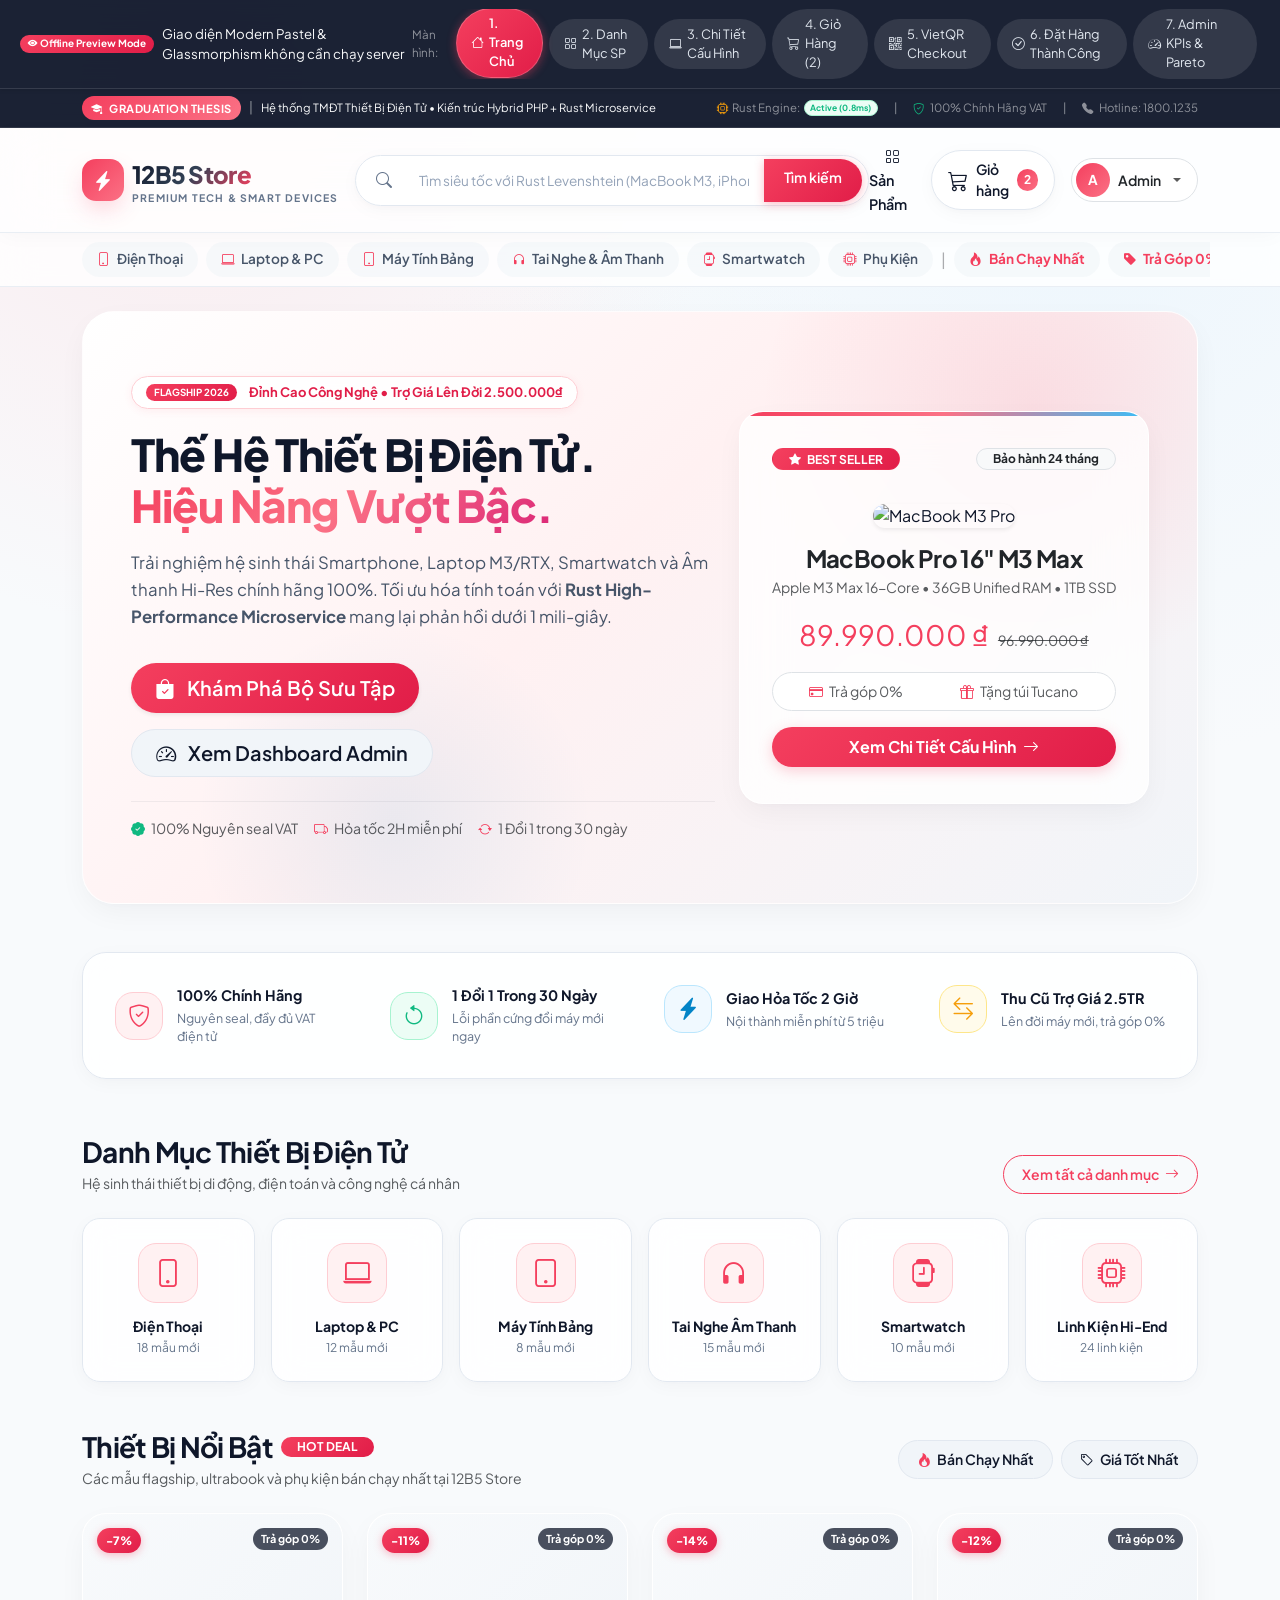
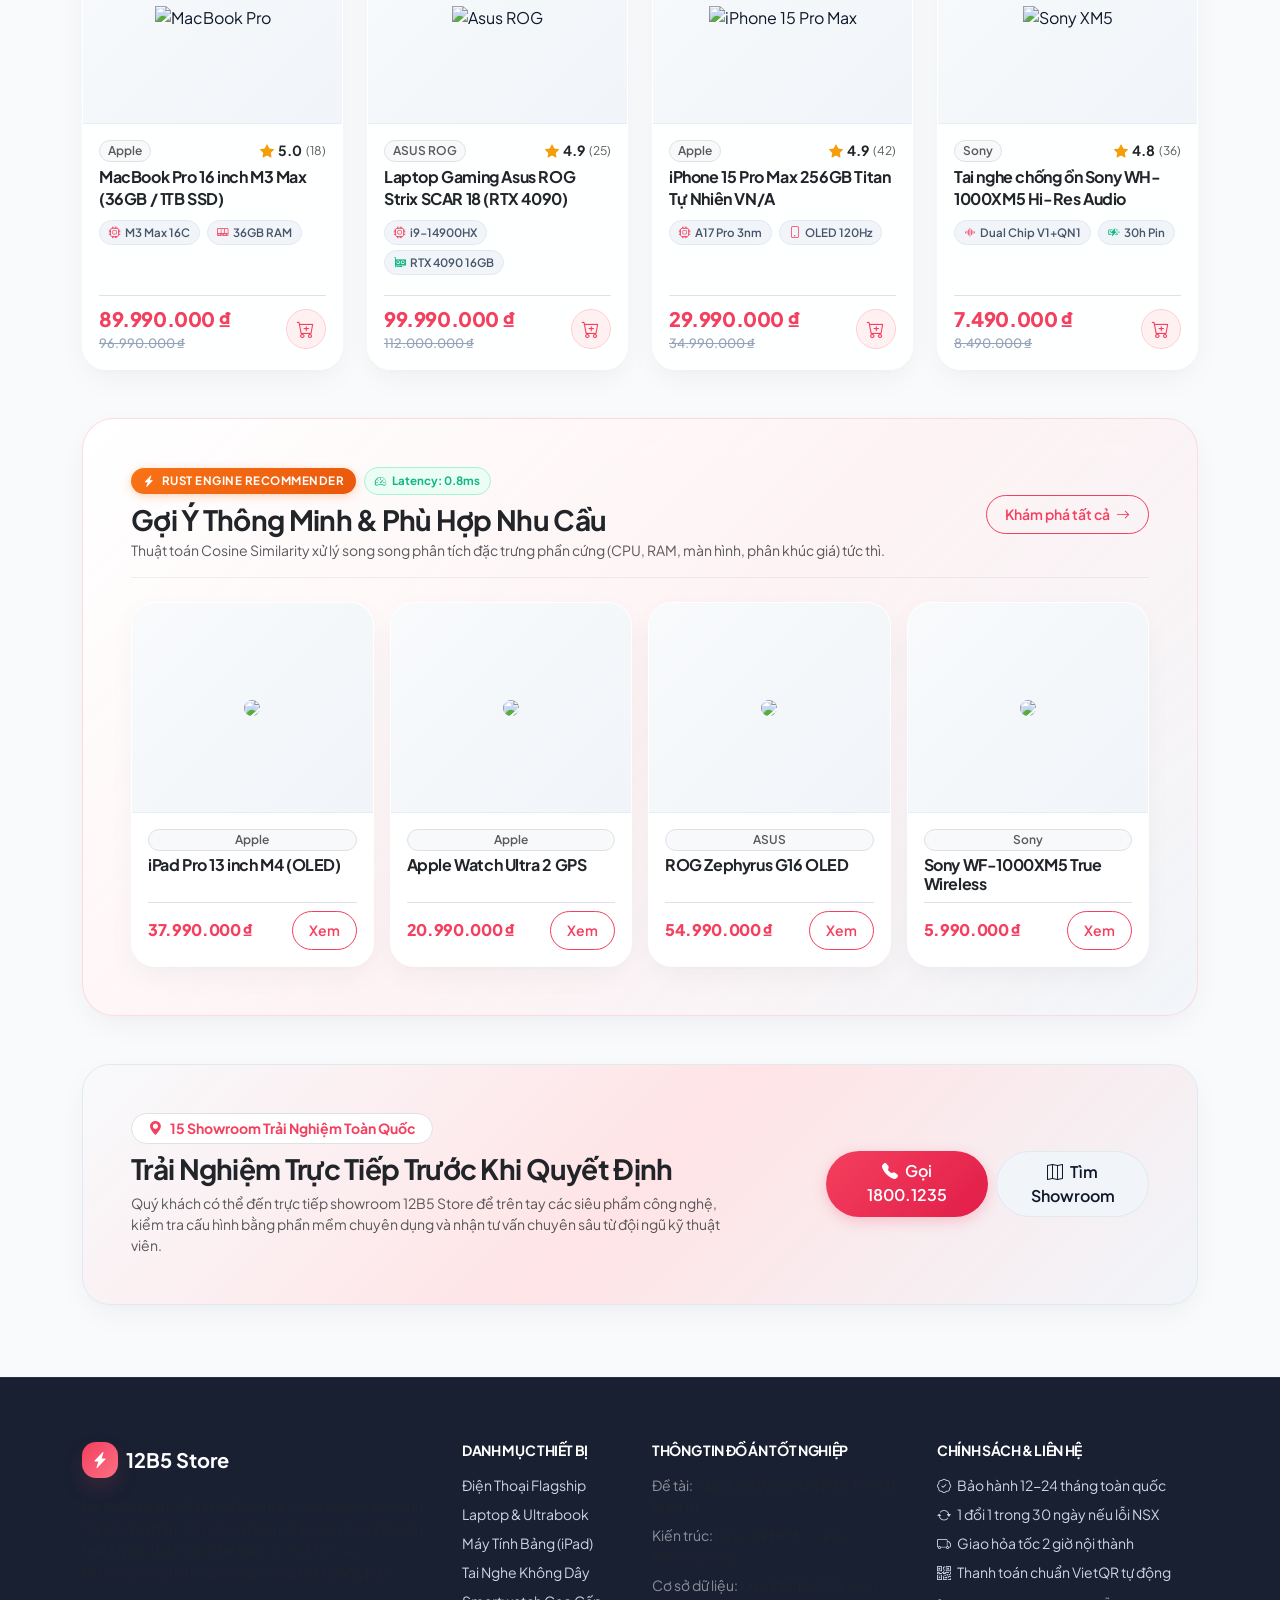
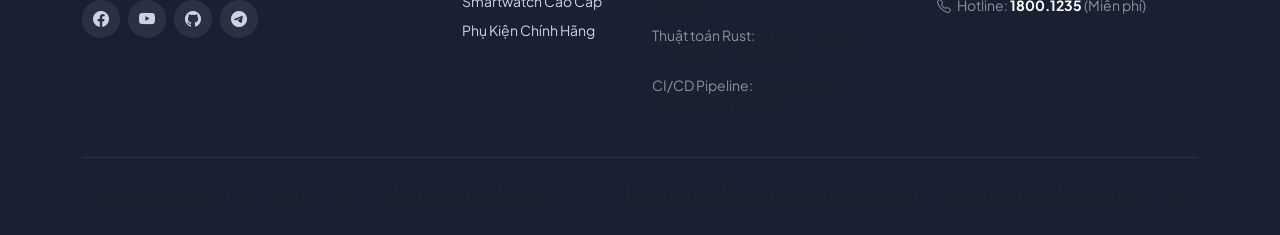
==== commit 8b4f221c: "fix(ui): elevate realistic electronic store UX, complete modern pastel glassmorphism and interactive" ====
--- a/preview/index.html
+++ b/preview/index.html
@@ -70,7 +70,8 @@
         <a href="detail.html" class="preview-pill "><i class="bi bi-laptop"></i> 3. Chi Tiết Cấu Hình</a>
         <a href="cart.html" class="preview-pill "><i class="bi bi-cart3"></i> 4. Giỏ Hàng (2)</a>
         <a href="checkout.html" class="preview-pill "><i class="bi bi-qr-code"></i> 5. VietQR Checkout</a>
-        <a href="admin.html" class="preview-pill "><i class="bi bi-speedometer2"></i> 6. Admin KPIs & Pareto</a>
+        <a href="success.html" class="preview-pill "><i class="bi bi-check-circle"></i> 6. Đặt Hàng Thành Công</a>
+        <a href="admin.html" class="preview-pill "><i class="bi bi-speedometer2"></i> 7. Admin KPIs & Pareto</a>
     </div>
 </div>
 
@@ -704,6 +705,106 @@
     </div>
 </footer>
 
+<div class="toast-container position-fixed bottom-0 end-0 p-3" style="z-index: 9999;">
+    <div id="previewToast" class="toast align-items-center text-white bg-dark border-0 rounded-4 shadow-lg" role="alert" aria-live="assertive" aria-atomic="true">
+        <div class="d-flex">
+            <div class="toast-body d-flex align-items-center gap-2">
+                <i class="bi bi-check-circle-fill text-success fs-5"></i>
+                <span id="toastMessage">Đã thêm thiết bị vào giỏ hàng thành công!</span>
+            </div>
+            <button type="button" class="btn-close btn-close-white me-2 m-auto" data-bs-dismiss="toast" aria-label="Close"></button>
+        </div>
+    </div>
+</div>
+
 <script src="https://cdn.jsdelivr.net/npm/bootstrap@5.3.3/dist/js/bootstrap.bundle.min.js"></script>
+<script>
+document.addEventListener('DOMContentLoaded', function() {
+    let cartCount = 2;
+    const toastEl = document.getElementById('previewToast');
+    const toastMsg = document.getElementById('toastMessage');
+    const toast = toastEl ? new bootstrap.Toast(toastEl, { delay: 2500 }) : null;
+
+    // 1. Interactive Add-To-Cart & Buy Now feedback
+    document.querySelectorAll('.btn-ajax-add-cart, button.btn-rose').forEach(function(btn) {
+        if (btn.innerText.includes('Thêm') || btn.innerText.includes('Mua Ngay') || btn.classList.contains('btn-ajax-add-cart')) {
+            btn.addEventListener('click', function(e) {
+                if (btn.tagName === 'BUTTON' && !btn.closest('form')) {
+                    e.preventDefault();
+                    cartCount++;
+                    document.querySelectorAll('.cart-pill-badge').forEach(function(badge) {
+                        badge.textContent = cartCount;
+                    });
+                    const card = btn.closest('.product-card, .card');
+                    const title = card ? card.querySelector('.product-title, h1, h5')?.innerText?.trim() : 'Thiết bị công nghệ';
+                    if (toastMsg) {
+                        toastMsg.innerHTML = '<strong>' + (title || 'Thiết bị') + '</strong> đã được thêm vào giỏ!';
+                    }
+                    if (toast) toast.show();
+                }
+            });
+        }
+    });
+
+    // 2. Interactive Live Search Simulation (Rust Microservice Levenshtein)
+    const searchInputs = document.querySelectorAll('.search-box-group input');
+    searchInputs.forEach(function(input) {
+        const wrapper = input.closest('.search-box-group');
+        if (!wrapper) return;
+        wrapper.style.position = 'relative';
+
+        const dropdown = document.createElement('div');
+        dropdown.className = 'dropdown-menu shadow-lg border-0 rounded-4 p-2 w-100 mt-1';
+        dropdown.style.display = 'none';
+        dropdown.style.maxHeight = '320px';
+        dropdown.style.overflowY = 'auto';
+        dropdown.style.zIndex = '1050';
+        wrapper.appendChild(dropdown);
+
+        const techItems = [
+            { name: 'MacBook Pro 14 M3 Pro (18GB/512GB)', price: '49.990.000 ₫', brand: 'Apple', icon: 'bi-laptop', link: 'detail.html' },
+            { name: 'iPhone 16 Pro Max 256GB Desert Titanium', price: '34.990.000 ₫', brand: 'Apple', icon: 'bi-phone', link: 'products.html' },
+            { name: 'Samsung Galaxy S24 Ultra 512GB AI', price: '31.990.000 ₫', brand: 'Samsung', icon: 'bi-phone', link: 'products.html' },
+            { name: 'Tai Nghe Sony WH-1000XM5 Hi-Res ANC', price: '7.490.000 ₫', brand: 'Sony', icon: 'bi-headphones', link: 'products.html' },
+            { name: 'iPad Pro M4 11 inch Ultra Retina XDR', price: '28.990.000 ₫', brand: 'Apple', icon: 'bi-tablet', link: 'products.html' },
+            { name: 'Apple Watch Ultra 2 GPS + Cellular', price: '21.490.000 ₫', brand: 'Apple', icon: 'bi-smartwatch', link: 'products.html' }
+        ];
+
+        input.addEventListener('input', function() {
+            const query = input.value.trim().toLowerCase();
+            if (query.length < 2) {
+                dropdown.style.display = 'none';
+                return;
+            }
+            const filtered = techItems.filter(item => item.name.toLowerCase().includes(query) || item.brand.toLowerCase().includes(query));
+            if (filtered.length === 0) {
+                dropdown.innerHTML = '<div class="p-3 text-muted text-center small"><i class="bi bi-search me-1"></i> Không tìm thấy thiết bị phù hợp</div>';
+            } else {
+                let html = '<div class="d-flex justify-content-between align-items-center px-3 py-1 border-bottom mb-2 small"><span class="text-muted fw-bold">Gợi ý tìm kiếm</span><span class="badge bg-success bg-opacity-10 text-success border border-success border-opacity-25 rounded-pill"><i class="bi bi-cpu-fill me-1"></i> Rust Engine: 0.8ms</span></div>';
+                filtered.forEach(item => {
+                    html += `<a href="${item.link}" class="dropdown-item d-flex align-items-center justify-content-between p-2 rounded-3 mb-1">
+                        <div class="d-flex align-items-center gap-2">
+                            <i class="bi ${item.icon} text-danger fs-5"></i>
+                            <div>
+                                <div class="fw-semibold text-dark small">${item.name}</div>
+                                <span class="badge bg-light text-muted small">${item.brand}</span>
+                            </div>
+                        </div>
+                        <span class="fw-bold text-danger small">${item.price}</span>
+                    </a>`;
+                });
+                dropdown.innerHTML = html;
+            }
+            dropdown.style.display = 'block';
+        });
+
+        document.addEventListener('click', function(e) {
+            if (!wrapper.contains(e.target)) {
+                dropdown.style.display = 'none';
+            }
+        });
+    });
+});
+</script>
 </body>
 </html>
--- a/public/css/style.css
+++ b/public/css/style.css
@@ -72,6 +72,26 @@
     --backdrop-blur-lg: blur(24px);
     --glass-background: rgba(255, 255, 255, 0.82);
     --glass-border: 1px solid rgba(255, 255, 255, 0.75);
+
+    /* Bootstrap 5 Framework Integration Overrides */
+    --bs-primary: #f43f5e;
+    --bs-primary-rgb: 244, 63, 94;
+    --bs-danger: #f43f5e;
+    --bs-danger-rgb: 244, 63, 94;
+    --bs-success: #10b981;
+    --bs-success-rgb: 16, 185, 129;
+    --bs-warning: #f59e0b;
+    --bs-warning-rgb: 245, 158, 11;
+    --bs-info: #0284c7;
+    --bs-info-rgb: 2, 132, 199;
+    --bs-body-font-family: 'Plus Jakarta Sans', 'Inter', system-ui, -apple-system, sans-serif;
+    --bs-border-radius: 16px;
+    --bs-border-radius-sm: 10px;
+    --bs-border-radius-lg: 20px;
+    --bs-border-radius-xl: 28px;
+    --bs-border-radius-2xl: 32px;
+    --bs-border-radius-pill: 9999px;
+    --bs-focus-ring-color: rgba(244, 63, 94, 0.22);
 }
 
 /* ==========================================================================
@@ -114,6 +134,177 @@
 
 a:hover {
     color: var(--accent-rose);
+}
+
+/* ==========================================================================
+   Global Glassmorphic Components & Bootstrap UI Overrides
+   ========================================================================== */
+.card,
+.card-glass {
+    background: var(--bg-surface-frosted);
+    backdrop-filter: var(--backdrop-blur);
+    -webkit-backdrop-filter: var(--backdrop-blur);
+    border: 1px solid var(--border-glass) !important;
+    border-radius: var(--radius-lg);
+    box-shadow: var(--shadow-card);
+    transition: all 0.25s ease;
+}
+
+.card:hover,
+.card-glass:hover {
+    box-shadow: var(--shadow-hover);
+}
+
+.card-header,
+.card-footer {
+    background: rgba(255, 255, 255, 0.45);
+    border-color: var(--border-subtle);
+}
+
+.form-control,
+.form-select {
+    border-radius: var(--radius-md);
+    border: 1.5px solid var(--border-color);
+    padding: 0.65rem 1rem;
+    font-size: 0.925rem;
+    background-color: rgba(255, 255, 255, 0.95);
+    color: var(--text-primary);
+    transition: all 0.2s ease;
+}
+
+.form-control:focus,
+.form-select:focus {
+    border-color: var(--accent-rose);
+    box-shadow: 0 0 0 4px rgba(244, 63, 94, 0.12);
+    background-color: #ffffff;
+    color: var(--text-primary);
+}
+
+.form-control-sm,
+.form-select-sm {
+    padding: 0.4rem 0.8rem;
+    font-size: 0.85rem;
+    border-radius: var(--radius-sm);
+}
+
+.form-check-input:checked {
+    background-color: var(--accent-rose);
+    border-color: var(--accent-rose);
+}
+
+.form-check-input:focus {
+    border-color: var(--accent-rose);
+    box-shadow: 0 0 0 3px rgba(244, 63, 94, 0.15);
+}
+
+.table {
+    --bs-table-bg: transparent;
+    --bs-table-hover-bg: rgba(244, 63, 94, 0.03);
+    color: var(--text-primary);
+}
+
+.table-light, thead.table-light th {
+    background: rgba(241, 245, 249, 0.75) !important;
+    color: var(--text-muted) !important;
+    font-size: 0.78rem;
+    font-weight: 700;
+    text-transform: uppercase;
+    letter-spacing: 0.5px;
+    border-bottom: 1px solid var(--border-color) !important;
+}
+
+.badge.bg-primary {
+    background: linear-gradient(135deg, #f43f5e 0%, #fb7185 100%) !important;
+    color: #ffffff !important;
+}
+
+.badge.bg-success {
+    background: var(--tech-emerald-subtle) !important;
+    color: var(--tech-emerald) !important;
+    border: 1px solid var(--tech-emerald-border) !important;
+    font-weight: 700;
+}
+
+.badge.bg-warning {
+    background: var(--tech-amber-subtle) !important;
+    color: #b45309 !important;
+    border: 1px solid var(--tech-amber-border) !important;
+    font-weight: 700;
+}
+
+.badge.bg-danger {
+    background: linear-gradient(135deg, #f43f5e 0%, #e11d48 100%) !important;
+    color: #ffffff !important;
+}
+
+.badge.bg-secondary {
+    background: var(--bg-canvas-alt) !important;
+    color: var(--text-secondary) !important;
+    border: 1px solid var(--border-color) !important;
+    font-weight: 600;
+}
+
+.badge.bg-info {
+    background: var(--tech-sky-subtle) !important;
+    color: var(--tech-sky) !important;
+    border: 1px solid var(--tech-sky-border) !important;
+    font-weight: 700;
+}
+
+.text-primary {
+    color: var(--accent-rose) !important;
+}
+
+.text-danger {
+    color: var(--accent-rose) !important;
+}
+
+.border-primary {
+    border-color: var(--accent-rose-border) !important;
+}
+
+.breadcrumb-item a {
+    color: var(--text-muted);
+}
+
+.breadcrumb-item a:hover {
+    color: var(--accent-rose);
+}
+
+.breadcrumb-item.active {
+    color: var(--text-primary);
+    font-weight: 600;
+}
+
+.alert {
+    border-radius: var(--radius-md);
+    border: 1px solid transparent;
+    backdrop-filter: var(--backdrop-blur);
+    -webkit-backdrop-filter: var(--backdrop-blur);
+}
+
+.alert-success {
+    background: rgba(236, 253, 245, 0.9);
+    border-color: var(--tech-emerald-border);
+    color: #065f46;
+}
+
+.alert-danger {
+    background: rgba(255, 241, 242, 0.9);
+    border-color: var(--accent-rose-border);
+    color: #9f1239;
+}
+
+.alert-info {
+    background: rgba(240, 249, 255, 0.9);
+    border-color: var(--tech-sky-border);
+    color: #075985;
+}
+
+.alert-warning {
+    background: rgba(255, 251, 235, 0.9);
+    border-color: var(--tech-amber-border);
+    color: #92400e;
 }
 
 /* ==========================================================================
@@ -656,6 +847,29 @@
     transform: scale(1.06);
 }
 
+.card-img-wrap .device-fallback-icon {
+    width: 80px;
+    height: 80px;
+    border-radius: var(--radius-md);
+    background: linear-gradient(135deg, #fff1f2 0%, #f1f5f9 100%);
+    border: 1px solid var(--accent-rose-border);
+    display: flex;
+    align-items: center;
+    justify-content: center;
+    color: var(--accent-rose);
+    font-size: 2.5rem;
+    transition: all 0.3s cubic-bezier(0.16, 1, 0.3, 1);
+    box-shadow: var(--shadow-soft);
+}
+
+.tech-card:hover .device-fallback-icon,
+.product-card-glass:hover .device-fallback-icon {
+    background: linear-gradient(135deg, #f43f5e 0%, #fb7185 100%);
+    color: #ffffff;
+    box-shadow: var(--shadow-rose-glow);
+    transform: scale(1.1) rotate(-3deg);
+}
+
 .badge-discount {
     position: absolute;
     top: 14px;
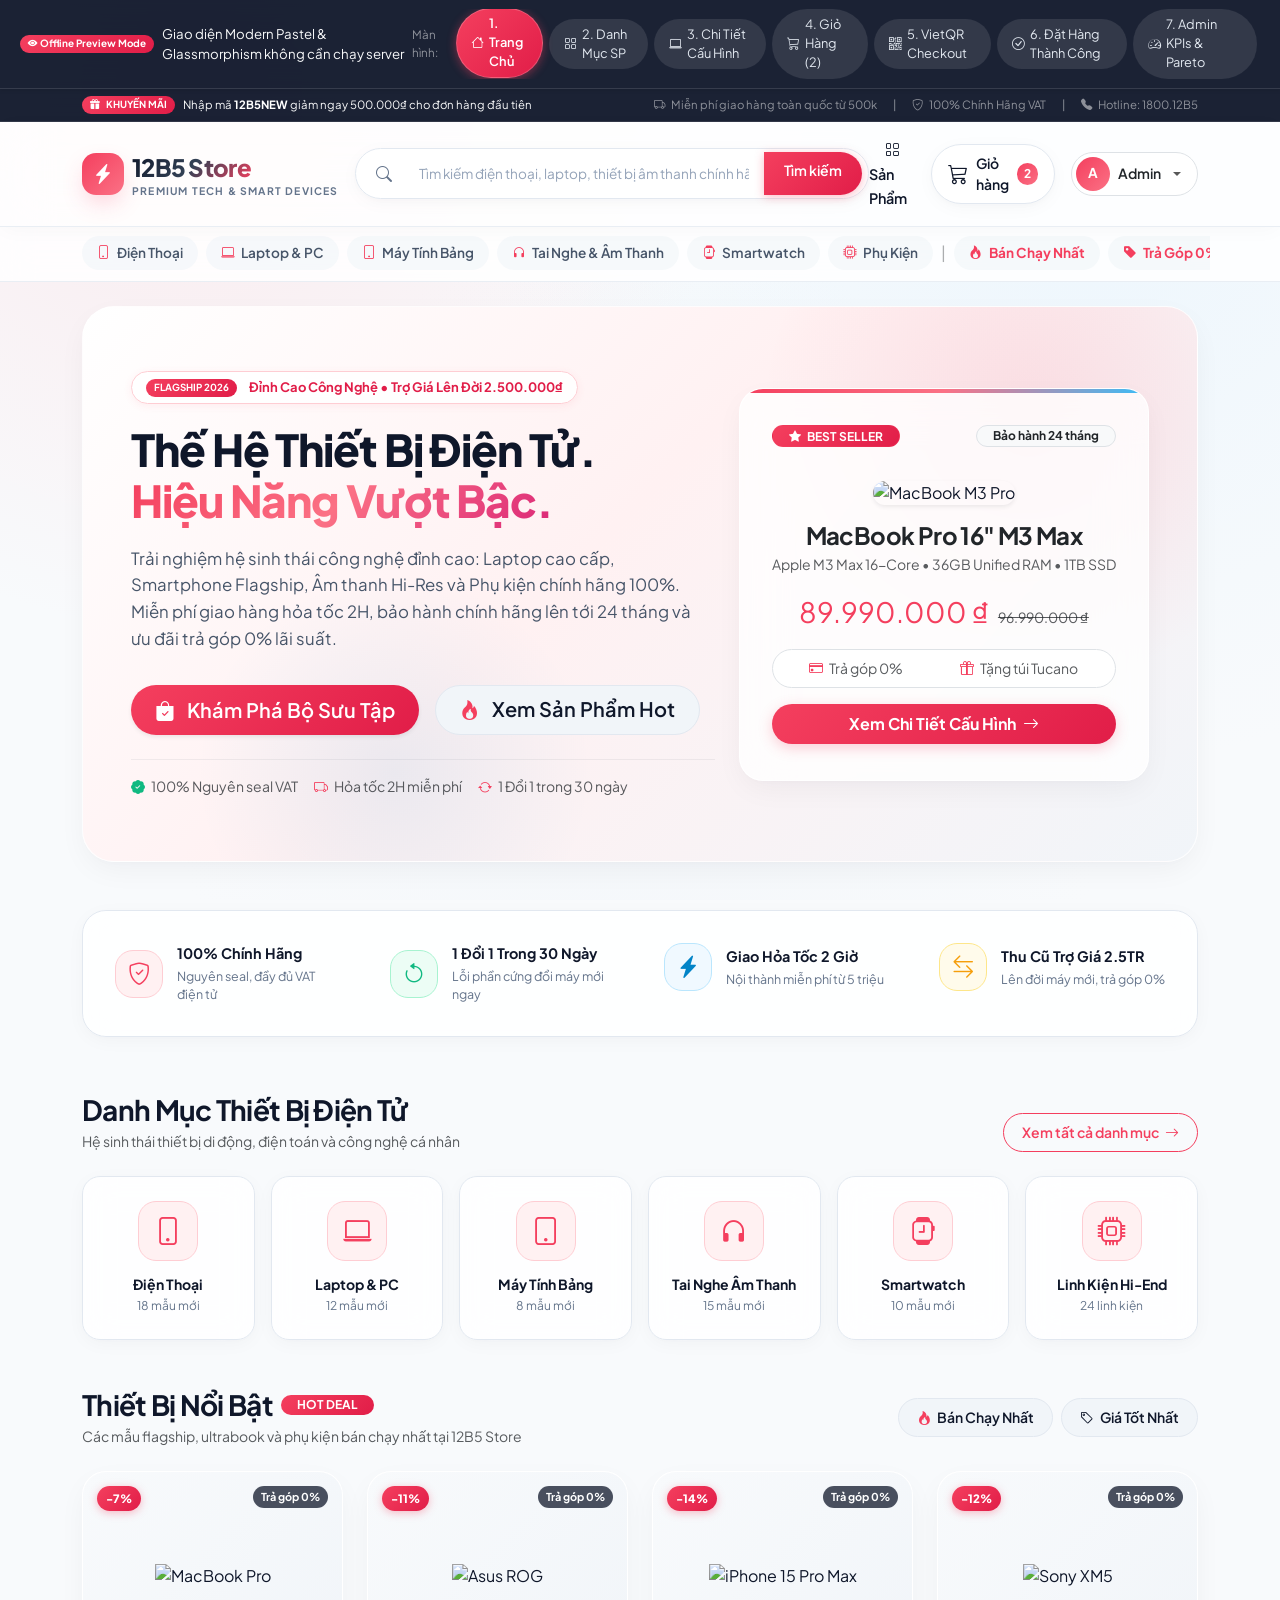
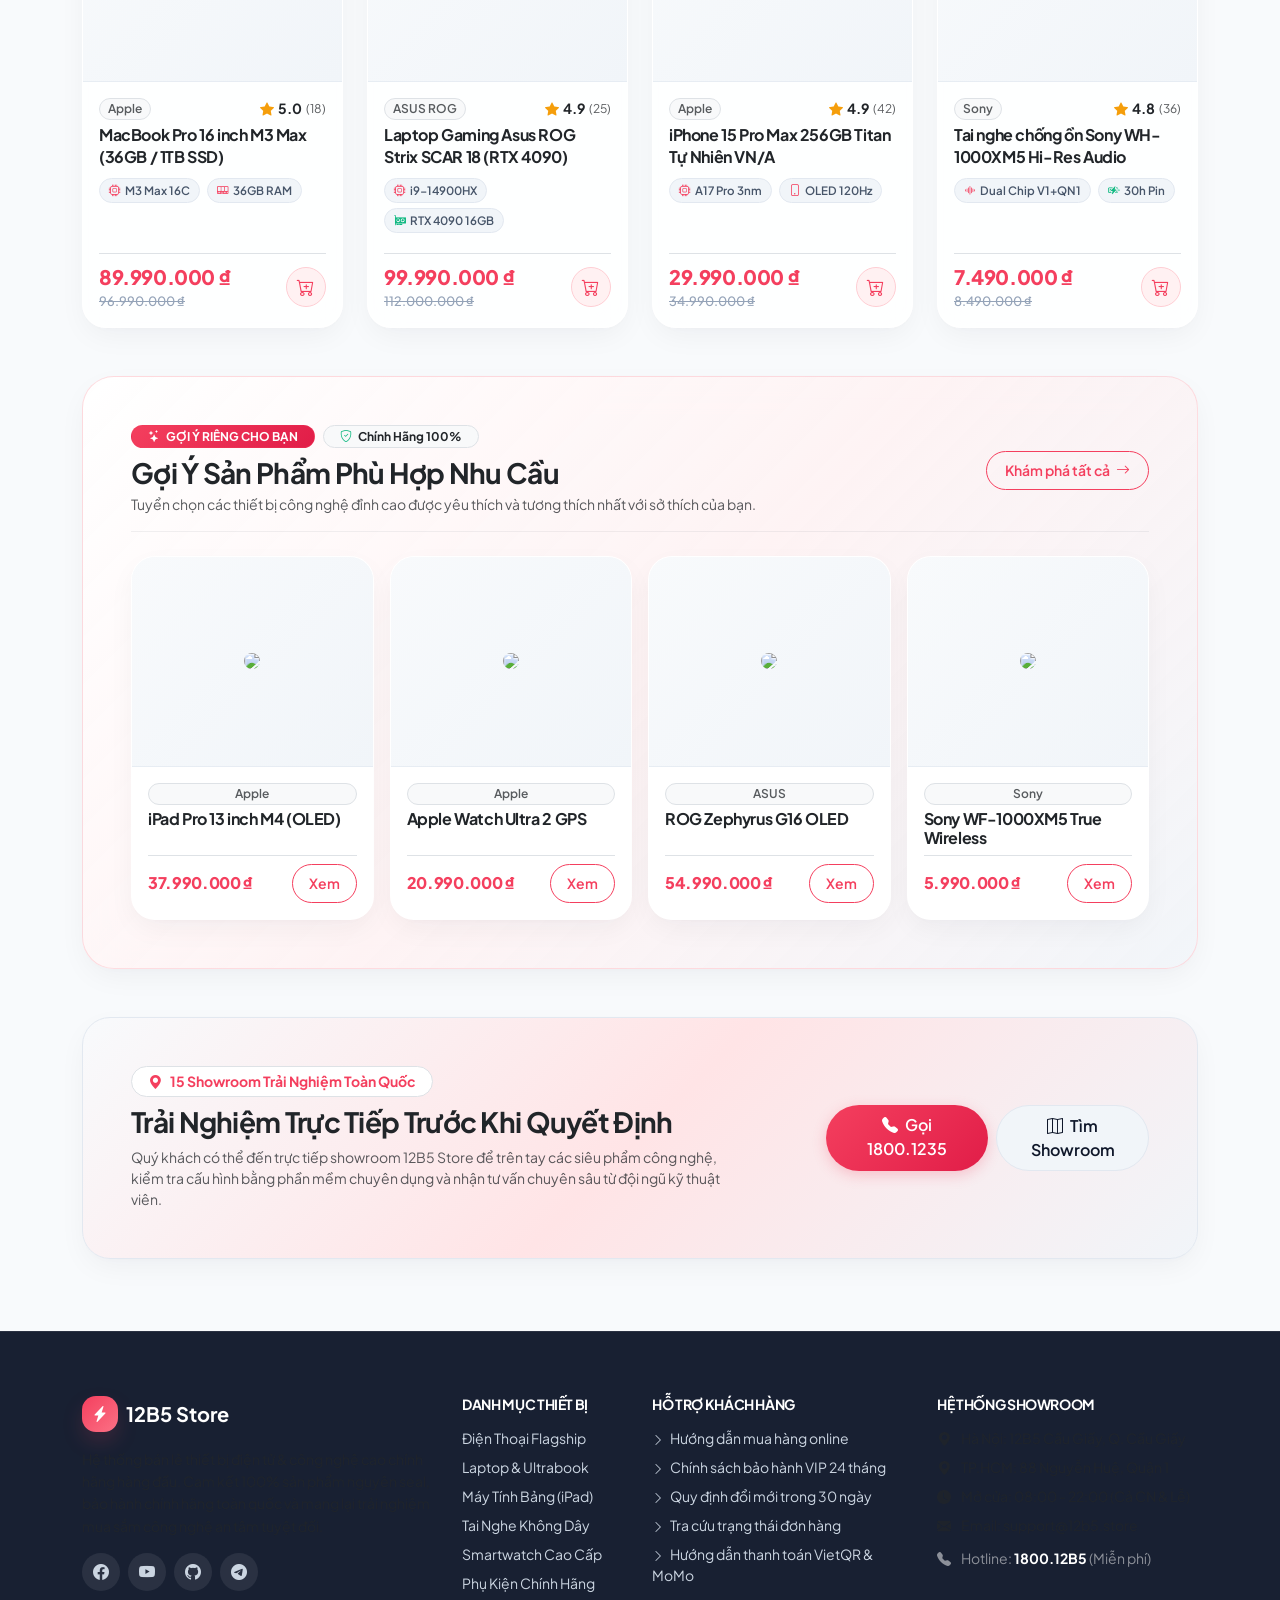
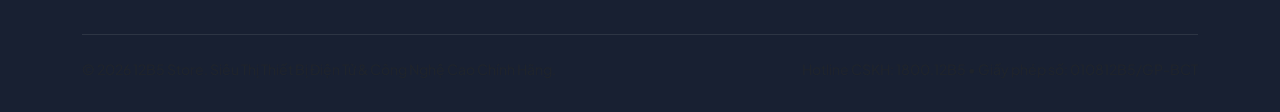
==== commit f32e0492: "fix(ui): polish realistic commercial e-commerce UX, add modern pastel scrollbars, and remove academi" ====
--- a/preview/index.html
+++ b/preview/index.html
@@ -75,22 +75,19 @@
     </div>
 </div>
 
-<!-- Main Top Announcement Bar -->
+<!-- Main Top Promotion & Customer Care Bar -->
 <div class="announcement-bar">
     <div class="container d-flex flex-wrap justify-content-between align-items-center gap-2">
         <div class="d-flex align-items-center gap-2">
-            <span class="badge-thesis"><i class="bi bi-mortarboard-fill me-1"></i> Graduation Thesis</span> 
-            <span class="d-none d-md-inline text-white-50">|</span>
-            <span class="small text-light">Hệ thống TMĐT Thiết Bị Điện Tử &bull; Kiến trúc Hybrid PHP + Rust Microservice</span>
+            <span class="badge bg-danger rounded-pill px-2 py-1 fw-bold small text-white"><i class="bi bi-gift-fill me-1"></i> KHUYẾN MÃI</span> 
+            <span class="small text-light">Nhập mã <strong class="text-white">12B5NEW</strong> giảm ngay 500.000₫ cho đơn hàng đầu tiên</span>
         </div>
         <div class="d-flex align-items-center gap-3 small">
-            <span id="rustEngineBadge" class="d-inline-flex align-items-center">
-                <i class="bi bi-cpu text-warning me-1"></i> <span class="text-white-50">Rust Engine:</span> <span class="badge bg-success ms-1">Active (0.8ms)</span>
-            </span>
+            <span class="text-white-50 d-none d-sm-inline"><i class="bi bi-truck text-rose me-1"></i> Miễn phí giao hàng toàn quốc từ 500k</span>
             <span class="text-white-50 d-none d-sm-inline">|</span>
-            <span class="text-white-50 d-none d-sm-inline"><i class="bi bi-shield-check text-success me-1"></i> 100% Chính Hãng VAT</span>
+            <span class="text-white-50 d-none d-sm-inline"><i class="bi bi-shield-check text-emerald me-1"></i> 100% Chính Hãng VAT</span>
             <span class="text-white-50 d-none d-lg-inline">|</span>
-            <span class="text-white-50 d-none d-lg-inline"><i class="bi bi-telephone-fill me-1"></i> Hotline: 1800.1235</span>
+            <span class="text-white-50 d-none d-lg-inline"><i class="bi bi-telephone-fill me-1"></i> Hotline: 1800.12B5</span>
         </div>
     </div>
 </div>
@@ -114,7 +111,7 @@
                     <span class="input-group-text">
                         <i class="bi bi-search"></i>
                     </span>
-                    <input type="text" class="form-control" placeholder="Tìm siêu tốc với Rust Levenshtein (MacBook M3, iPhone 16, Sony...)" value="">
+                    <input type="text" class="form-control" placeholder="Tìm kiếm điện thoại, laptop, thiết bị âm thanh chính hãng..." value="">
                     <a href="products.html" class="btn btn-search">Tìm kiếm</a>
                 </div>
             </div>
@@ -181,14 +178,14 @@
                     <span class="gradient-text">Hiệu Năng Vượt Bậc.</span>
                 </h1>
                 <p class="hero-subtitle">
-                    Trải nghiệm hệ sinh thái Smartphone, Laptop M3/RTX, Smartwatch và Âm thanh Hi-Res chính hãng 100%. Tối ưu hóa tính toán với <strong>Rust High-Performance Microservice</strong> mang lại phản hồi dưới 1 mili-giây.
+                    Trải nghiệm hệ sinh thái công nghệ đỉnh cao: Laptop cao cấp, Smartphone Flagship, Âm thanh Hi-Res và Phụ kiện chính hãng 100%. Miễn phí giao hàng hỏa tốc 2H, bảo hành chính hãng lên tới 24 tháng và ưu đãi trả góp 0% lãi suất.
                 </p>
                 <div class="d-flex flex-wrap gap-3">
                     <a href="products.html" class="btn btn-rose btn-lg px-4 shadow-sm">
                         <i class="bi bi-bag-check-fill me-2"></i> Khám Phá Bộ Sưu Tập
                     </a>
-                    <a href="admin.html" class="btn btn-soft-slate btn-lg px-4">
-                        <i class="bi bi-speedometer2 me-2"></i> Xem Dashboard Admin
+                    <a href="products.html" class="btn btn-soft-slate btn-lg px-4">
+                        <i class="bi bi-fire text-danger me-2"></i> Xem Sản Phẩm Hot
                     </a>
                 </div>
 
@@ -523,20 +520,20 @@
         </div>
     </div>
 
-    <!-- Rust Engine Smart Recommendation Showcase -->
+    <!-- Smart Recommendation Showcase -->
     <div class="card-rust-showcase mb-5 p-4 p-md-5">
         <div class="d-flex flex-wrap justify-content-between align-items-center mb-4 pb-3 border-bottom border-secondary border-opacity-10 gap-3">
             <div>
                 <div class="d-flex align-items-center gap-2 mb-2">
-                    <span class="badge-rust-power">
-                        <i class="bi bi-lightning-charge-fill"></i> RUST ENGINE RECOMMENDER
+                    <span class="badge bg-danger bg-opacity-10 text-danger border border-danger border-opacity-25 rounded-pill px-3 py-1 fw-bold small">
+                        <i class="bi bi-stars me-1"></i> GỢI Ý RIÊNG CHO BẠN
                     </span>
-                    <span class="badge-rust-speed">
-                        <i class="bi bi-speedometer2"></i> Latency: 0.8ms
+                    <span class="badge bg-light text-dark border rounded-pill px-3 py-1 small">
+                        <i class="bi bi-shield-check text-success me-1"></i> Chính Hãng 100%
                     </span>
                 </div>
-                <h3 class="fw-bold text-dark mb-1">Gợi Ý Thông Minh & Phù Hợp Nhu Cầu</h3>
-                <p class="text-muted small mb-0">Thuật toán Cosine Similarity xử lý song song phân tích đặc trưng phần cứng (CPU, RAM, màn hình, phân khúc giá) tức thì.</p>
+                <h3 class="fw-bold text-dark mb-1">Gợi Ý Sản Phẩm Phù Hợp Nhu Cầu</h3>
+                <p class="text-muted small mb-0">Tuyển chọn các thiết bị công nghệ đỉnh cao được yêu thích và tương thích nhất với sở thích của bạn.</p>
             </div>
             <a href="products.html" class="btn btn-outline-rose btn-sm">Khám phá tất cả <i class="bi bi-arrow-right ms-1"></i></a>
         </div>
@@ -651,7 +648,7 @@
                     <span class="fs-5 fw-bold text-white">12B5 Store</span>
                 </div>
                 <p class="small text-muted mb-3" style="line-height: 1.6;">
-                    Hệ thống bán lẻ thiết bị điện tử & công nghệ cao chính hãng hàng đầu. Tối ưu hóa hiệu năng vượt trội nhờ kiến trúc Hybrid kết hợp PHP Web Core MVC và Microservice tính toán chuyên sâu viết bằng Rust.
+                    Hệ thống bán lẻ thiết bị điện tử & công nghệ cao chính hãng hàng đầu. Cam kết 100% sản phẩm nguyên seal, bảo hành chính hãng toàn quốc và mang lại trải nghiệm mua sắm công nghệ an tâm tuyệt đối.
                 </p>
                 <div class="d-flex gap-2">
                     <a href="https://facebook.com" target="_blank" class="social-icon-btn" title="Facebook"><i class="bi bi-facebook"></i></a>
@@ -674,32 +671,32 @@
             </div>
 
             <div class="col-lg-3 col-md-6">
-                <h6 class="text-white fw-bold mb-3 small text-uppercase tracking-wider">Thông Tin Đồ Án Tốt Nghiệp</h6>
+                <h6 class="text-white fw-bold mb-3 small text-uppercase tracking-wider">Hỗ Trợ Khách Hàng</h6>
                 <ul class="list-unstyled small d-flex flex-column gap-2 text-muted">
-                    <li><span class="text-white-50">Đề tài:</span> Xây dựng Website TMĐT Thiết Bị Điện Tử</li>
-                    <li><span class="text-white-50">Kiến trúc:</span> Hybrid PHP 8.x + Rust Microservice</li>
-                    <li><span class="text-white-50">Cơ sở dữ liệu:</span> Dual DB (MySQL 8.0 + SQLite)</li>
-                    <li><span class="text-white-50">Thuật toán Rust:</span> Fuzzy Levenshtein, Cosine Sim, Pareto ABC</li>
-                    <li><span class="text-white-50">CI/CD Pipeline:</span> GitHub Actions Automated Testing</li>
+                    <li><a href="products.html"><i class="bi bi-chevron-right text-rose small me-1"></i> Hướng dẫn mua hàng online</a></li>
+                    <li><a href="products.html"><i class="bi bi-chevron-right text-rose small me-1"></i> Chính sách bảo hành VIP 24 tháng</a></li>
+                    <li><a href="cart.html"><i class="bi bi-chevron-right text-rose small me-1"></i> Quy định đổi mới trong 30 ngày</a></li>
+                    <li><a href="admin.html"><i class="bi bi-chevron-right text-rose small me-1"></i> Tra cứu trạng thái đơn hàng</a></li>
+                    <li><a href="checkout.html"><i class="bi bi-chevron-right text-rose small me-1"></i> Hướng dẫn thanh toán VietQR & MoMo</a></li>
                 </ul>
             </div>
 
             <div class="col-lg-3 col-md-6">
-                <h6 class="text-white fw-bold mb-3 small text-uppercase tracking-wider">Chính Sách & Liên Hệ</h6>
+                <h6 class="text-white fw-bold mb-3 small text-uppercase tracking-wider">Hệ Thống Showroom</h6>
                 <ul class="list-unstyled small d-flex flex-column gap-2">
-                    <li><a href="#"><i class="bi bi-patch-check text-rose me-1"></i> Bảo hành 12-24 tháng toàn quốc</a></li>
-                    <li><a href="#"><i class="bi bi-arrow-repeat text-rose me-1"></i> 1 đổi 1 trong 30 ngày nếu lỗi NSX</a></li>
-                    <li><a href="#"><i class="bi bi-truck text-rose me-1"></i> Giao hỏa tốc 2 giờ nội thành</a></li>
-                    <li><a href="#"><i class="bi bi-qr-code text-rose me-1"></i> Thanh toán chuẩn VietQR tự động</a></li>
-                    <li class="pt-1 text-white-50"><i class="bi bi-telephone text-rose me-1"></i> Hotline: <strong class="text-white">1800.1235</strong> (Miễn phí)</li>
+                    <li class="text-muted"><i class="bi bi-geo-alt-fill text-rose me-2"></i> Hà Nội: 12B5 Cầu Giấy, Q. Cầu Giấy</li>
+                    <li class="text-muted"><i class="bi bi-geo-alt-fill text-rose me-2"></i> TP.HCM: 88 Nguyễn Huệ, Quận 1</li>
+                    <li class="text-muted"><i class="bi bi-clock-fill text-rose me-2"></i> Mở cửa: 08:00 - 22:00 (Cả CN & Lễ)</li>
+                    <li class="text-muted"><i class="bi bi-envelope-fill text-rose me-2"></i> Email: support@12b5.store</li>
+                    <li class="pt-1 text-white-50"><i class="bi bi-telephone-fill text-rose me-2"></i> Hotline: <strong class="text-white">1800.12B5</strong> (Miễn phí)</li>
                 </ul>
             </div>
         </div>
 
         <div class="border-top border-secondary border-opacity-25 pt-4 text-center small text-muted">
             <div class="d-flex flex-wrap justify-content-between align-items-center gap-2">
-                <p class="mb-0">&copy; 2026 12B5 Store. All rights reserved. Đồ án Tốt Nghiệp Chuyên Ngành CNTT.</p>
-                <p class="mb-0">Designed with Modern Pastel & Glassmorphism &bull; Powered by Rust Microservices Engine</p>
+                <p class="mb-0">&copy; 2026 12B5 Store. Siêu Thị Thiết Bị Điện Tử & Công Nghệ Cao Chính Hãng.</p>
+                <p class="mb-0">Hotline CSKH: 1800.12B5 &bull; Giấy phép số: 010812B5/GP-BCT</p>
             </div>
         </div>
     </div>
@@ -780,7 +777,7 @@
             if (filtered.length === 0) {
                 dropdown.innerHTML = '<div class="p-3 text-muted text-center small"><i class="bi bi-search me-1"></i> Không tìm thấy thiết bị phù hợp</div>';
             } else {
-                let html = '<div class="d-flex justify-content-between align-items-center px-3 py-1 border-bottom mb-2 small"><span class="text-muted fw-bold">Gợi ý tìm kiếm</span><span class="badge bg-success bg-opacity-10 text-success border border-success border-opacity-25 rounded-pill"><i class="bi bi-cpu-fill me-1"></i> Rust Engine: 0.8ms</span></div>';
+                let html = '<div class="d-flex justify-content-between align-items-center px-3 py-1 border-bottom mb-2 small"><span class="text-muted fw-bold">Gợi ý sản phẩm</span><span class="badge bg-light text-muted border rounded-pill px-2 py-0">Chính Hãng</span></div>';
                 filtered.forEach(item => {
                     html += `<a href="${item.link}" class="dropdown-item d-flex align-items-center justify-content-between p-2 rounded-3 mb-1">
                         <div class="d-flex align-items-center gap-2">
--- a/public/css/style.css
+++ b/public/css/style.css
@@ -528,11 +528,41 @@
 
 /* Category Quick Strip */
 .category-quick-strip {
-    background: rgba(255, 255, 255, 0.8);
+    background: rgba(255, 255, 255, 0.85);
     backdrop-filter: var(--backdrop-blur);
     -webkit-backdrop-filter: var(--backdrop-blur);
     border-bottom: 1px solid var(--border-subtle);
-    padding: 9px 0;
+    padding: 9px 0 6px 0;
+}
+
+/* Modern Pastel & Glassmorphism Scrollbar for Category Strip */
+.category-quick-strip .container {
+    scrollbar-width: thin;
+    scrollbar-color: rgba(251, 113, 133, 0.6) rgba(241, 245, 249, 0.5);
+    padding-bottom: 5px;
+}
+
+.category-quick-strip .container::-webkit-scrollbar {
+    height: 5px;
+}
+
+.category-quick-strip .container::-webkit-scrollbar-track {
+    background: rgba(241, 245, 249, 0.6);
+    border-radius: 9999px;
+    margin: 0 8px;
+}
+
+.category-quick-strip .container::-webkit-scrollbar-thumb {
+    background: linear-gradient(90deg, #fb7185 0%, #fda4af 50%, #818cf8 100%);
+    border-radius: 9999px;
+    border: 1px solid rgba(255, 255, 255, 0.8);
+    box-shadow: 0 1px 3px rgba(244, 63, 94, 0.2);
+    transition: all 0.2s ease;
+}
+
+.category-quick-strip .container::-webkit-scrollbar-thumb:hover {
+    background: linear-gradient(90deg, #f43f5e 0%, #fb7185 50%, #6366f1 100%);
+    box-shadow: 0 2px 6px rgba(244, 63, 94, 0.35);
 }
 
 .category-quick-link {
@@ -1422,3 +1452,33 @@
         font-size: 0.95rem;
     }
 }
+
+/* ==========================================================================
+   Global Modern Pastel & Glassmorphism Custom Scrollbars
+   ========================================================================== */
+::-webkit-scrollbar {
+    width: 8px;
+    height: 8px;
+}
+
+::-webkit-scrollbar-track {
+    background: rgba(241, 245, 249, 0.6);
+}
+
+::-webkit-scrollbar-thumb {
+    background: linear-gradient(180deg, rgba(251, 113, 133, 0.45) 0%, rgba(129, 140, 248, 0.45) 100%);
+    border-radius: 9999px;
+    border: 2px solid rgba(255, 255, 255, 0.7);
+    backdrop-filter: blur(4px);
+    transition: all 0.2s ease;
+}
+
+::-webkit-scrollbar-thumb:hover {
+    background: linear-gradient(180deg, #f43f5e 0%, #818cf8 100%);
+    box-shadow: 0 0 8px rgba(244, 63, 94, 0.35);
+}
+
+* {
+    scrollbar-width: thin;
+    scrollbar-color: rgba(251, 113, 133, 0.5) rgba(241, 245, 249, 0.5);
+}
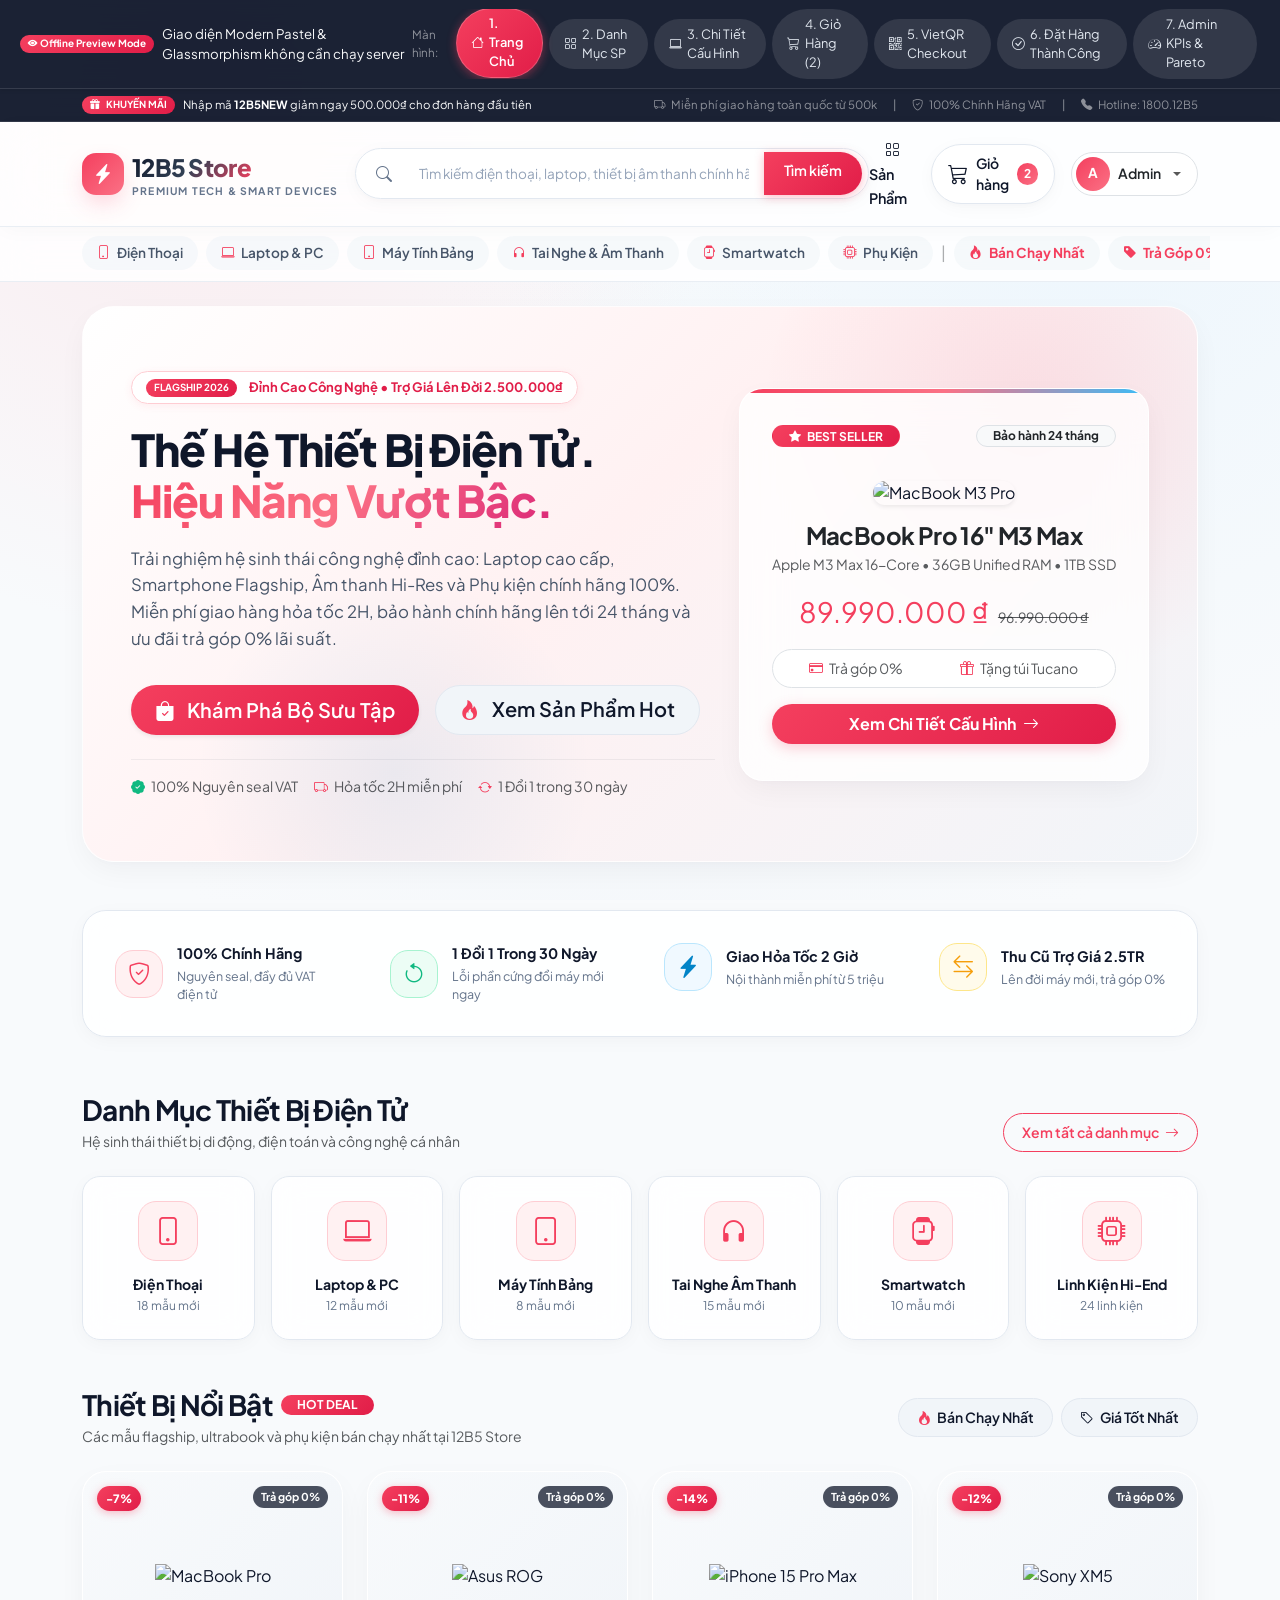
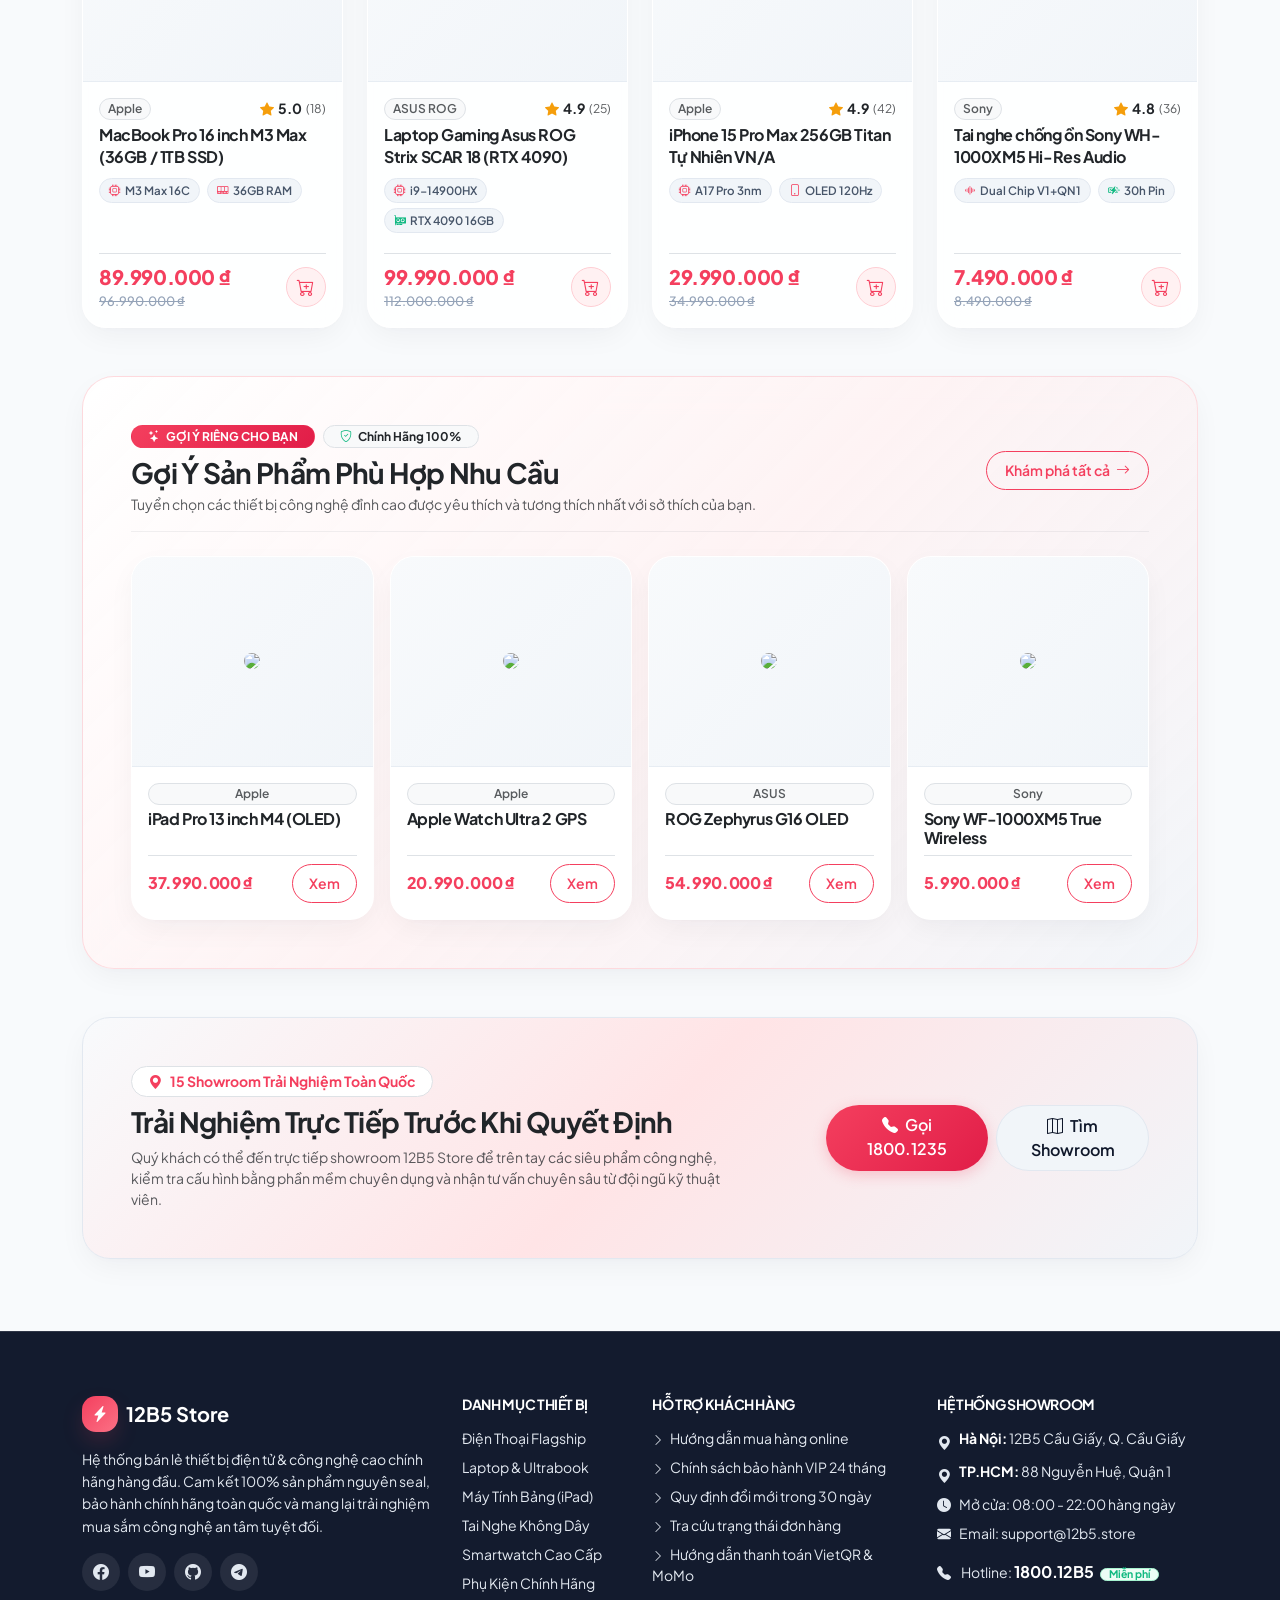
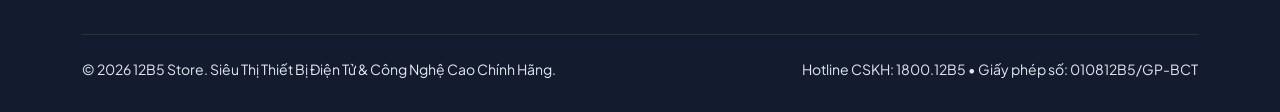
==== commit 2c86415a: "fix(ui): remove internal tech badges from admin and product pages, enhance footer showroom contrast" ====
--- a/preview/index.html
+++ b/preview/index.html
@@ -684,11 +684,11 @@
             <div class="col-lg-3 col-md-6">
                 <h6 class="text-white fw-bold mb-3 small text-uppercase tracking-wider">Hệ Thống Showroom</h6>
                 <ul class="list-unstyled small d-flex flex-column gap-2">
-                    <li class="text-muted"><i class="bi bi-geo-alt-fill text-rose me-2"></i> Hà Nội: 12B5 Cầu Giấy, Q. Cầu Giấy</li>
-                    <li class="text-muted"><i class="bi bi-geo-alt-fill text-rose me-2"></i> TP.HCM: 88 Nguyễn Huệ, Quận 1</li>
-                    <li class="text-muted"><i class="bi bi-clock-fill text-rose me-2"></i> Mở cửa: 08:00 - 22:00 (Cả CN & Lễ)</li>
-                    <li class="text-muted"><i class="bi bi-envelope-fill text-rose me-2"></i> Email: support@12b5.store</li>
-                    <li class="pt-1 text-white-50"><i class="bi bi-telephone-fill text-rose me-2"></i> Hotline: <strong class="text-white">1800.12B5</strong> (Miễn phí)</li>
+                    <li class="d-flex align-items-start gap-2 text-light"><i class="bi bi-geo-alt-fill text-rose mt-1"></i> <span><strong class="text-white">Hà Nội:</strong> 12B5 Cầu Giấy, Q. Cầu Giấy</span></li>
+                    <li class="d-flex align-items-start gap-2 text-light"><i class="bi bi-geo-alt-fill text-rose mt-1"></i> <span><strong class="text-white">TP.HCM:</strong> 88 Nguyễn Huệ, Quận 1</span></li>
+                    <li class="d-flex align-items-center gap-2 text-light"><i class="bi bi-clock-fill text-rose"></i> <span>Mở cửa: 08:00 - 22:00 hàng ngày</span></li>
+                    <li class="d-flex align-items-center gap-2 text-light"><i class="bi bi-envelope-fill text-rose"></i> <span>Email: support@12b5.store</span></li>
+                    <li class="pt-2 text-white"><i class="bi bi-telephone-fill text-rose me-2"></i> Hotline: <strong class="text-white fs-6">1800.12B5</strong> <span class="badge bg-success bg-opacity-25 text-success border border-success border-opacity-50 rounded-pill px-2 py-0 ms-1">Miễn phí</span></li>
                 </ul>
             </div>
         </div>
--- a/public/css/style.css
+++ b/public/css/style.css
@@ -1344,18 +1344,29 @@
    ========================================================================== */
 footer,
 .footer-tech {
-    background: rgba(15, 23, 42, 0.96);
+    background: rgba(15, 23, 42, 0.98);
     backdrop-filter: var(--backdrop-blur-lg);
     -webkit-backdrop-filter: var(--backdrop-blur-lg);
-    color: #94a3b8;
-    border-top: 1px solid rgba(255, 255, 255, 0.08);
+    color: #cbd5e1;
+    border-top: 1px solid rgba(255, 255, 255, 0.12);
     padding: 4rem 0 2rem 0;
     margin-top: auto;
 }
 
+.footer-tech p,
+.footer-tech li,
+.footer-tech .text-muted {
+    color: #e2e8f0 !important;
+}
+
+.footer-tech strong,
+.footer-tech h6 {
+    color: #ffffff !important;
+}
+
 footer a,
 .footer-tech a {
-    color: #cbd5e1;
+    color: #e2e8f0;
     text-decoration: none;
     transition: all 0.2s ease;
 }
